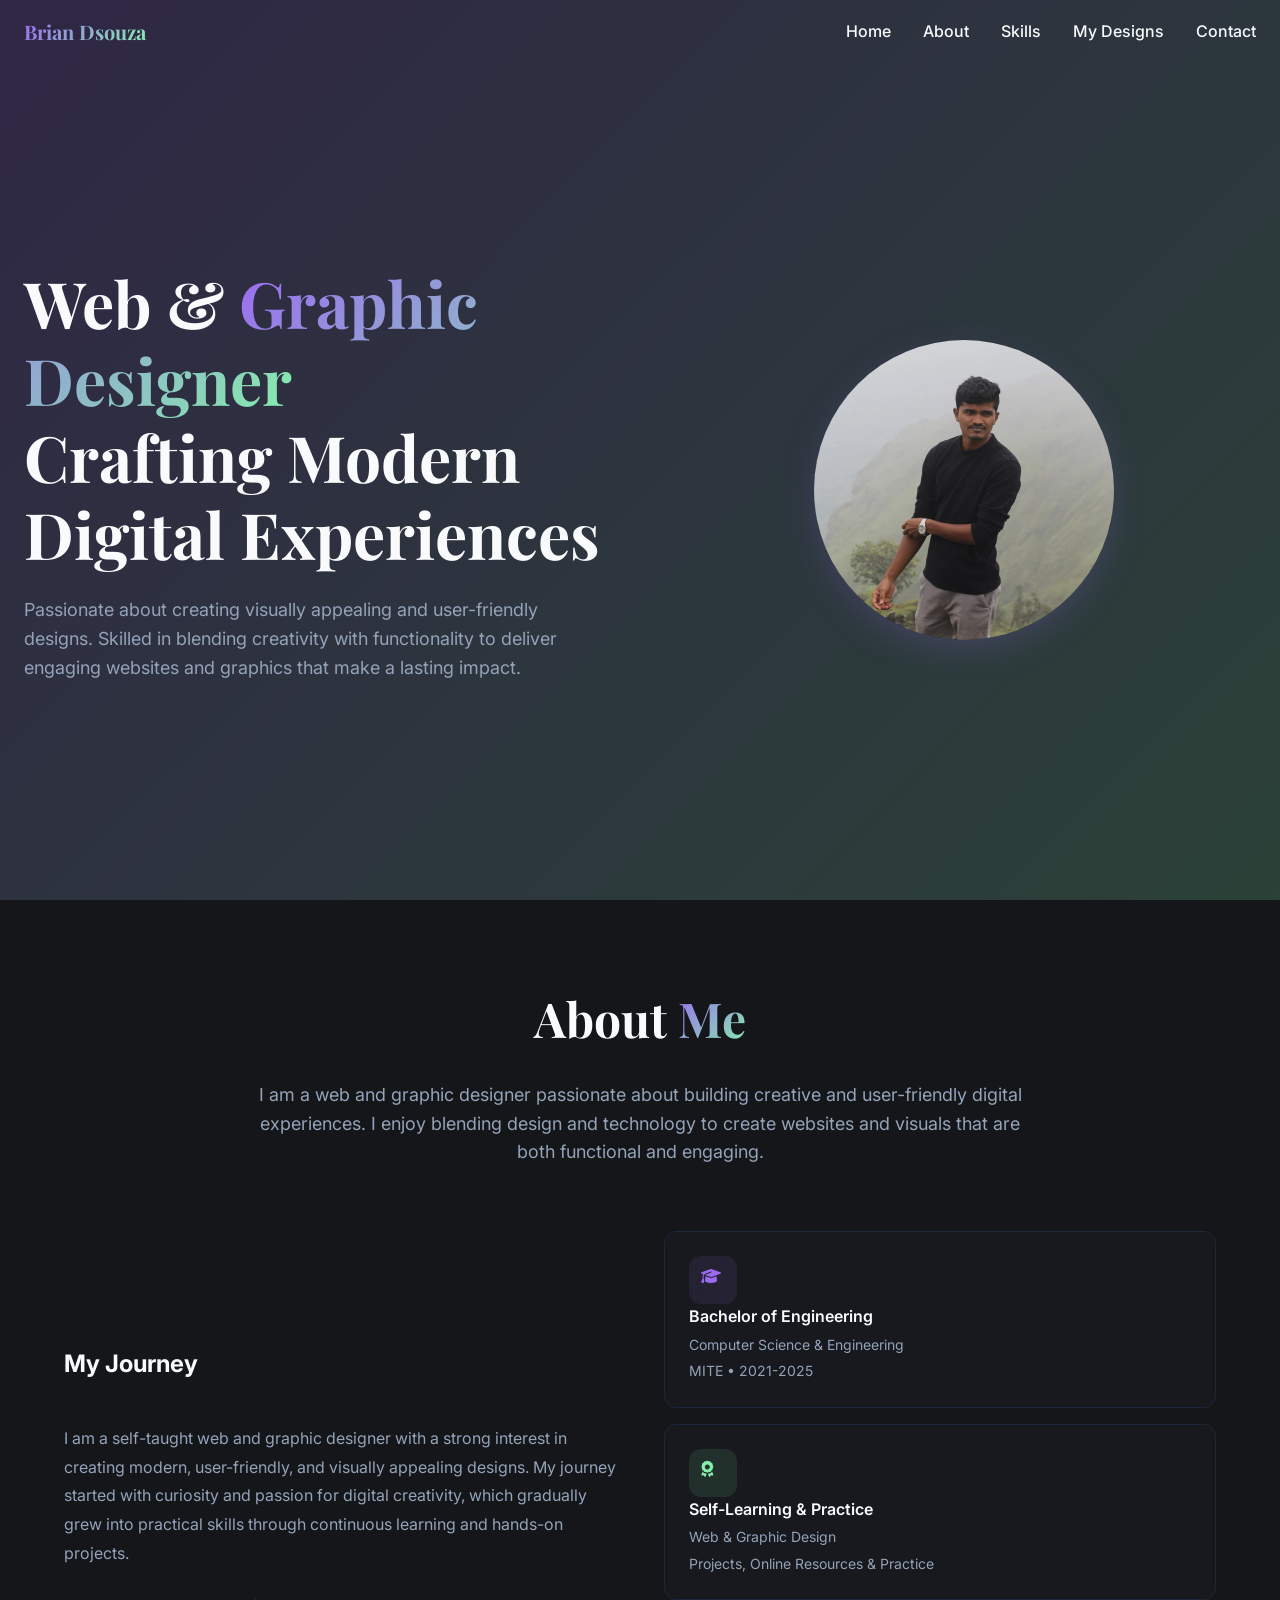
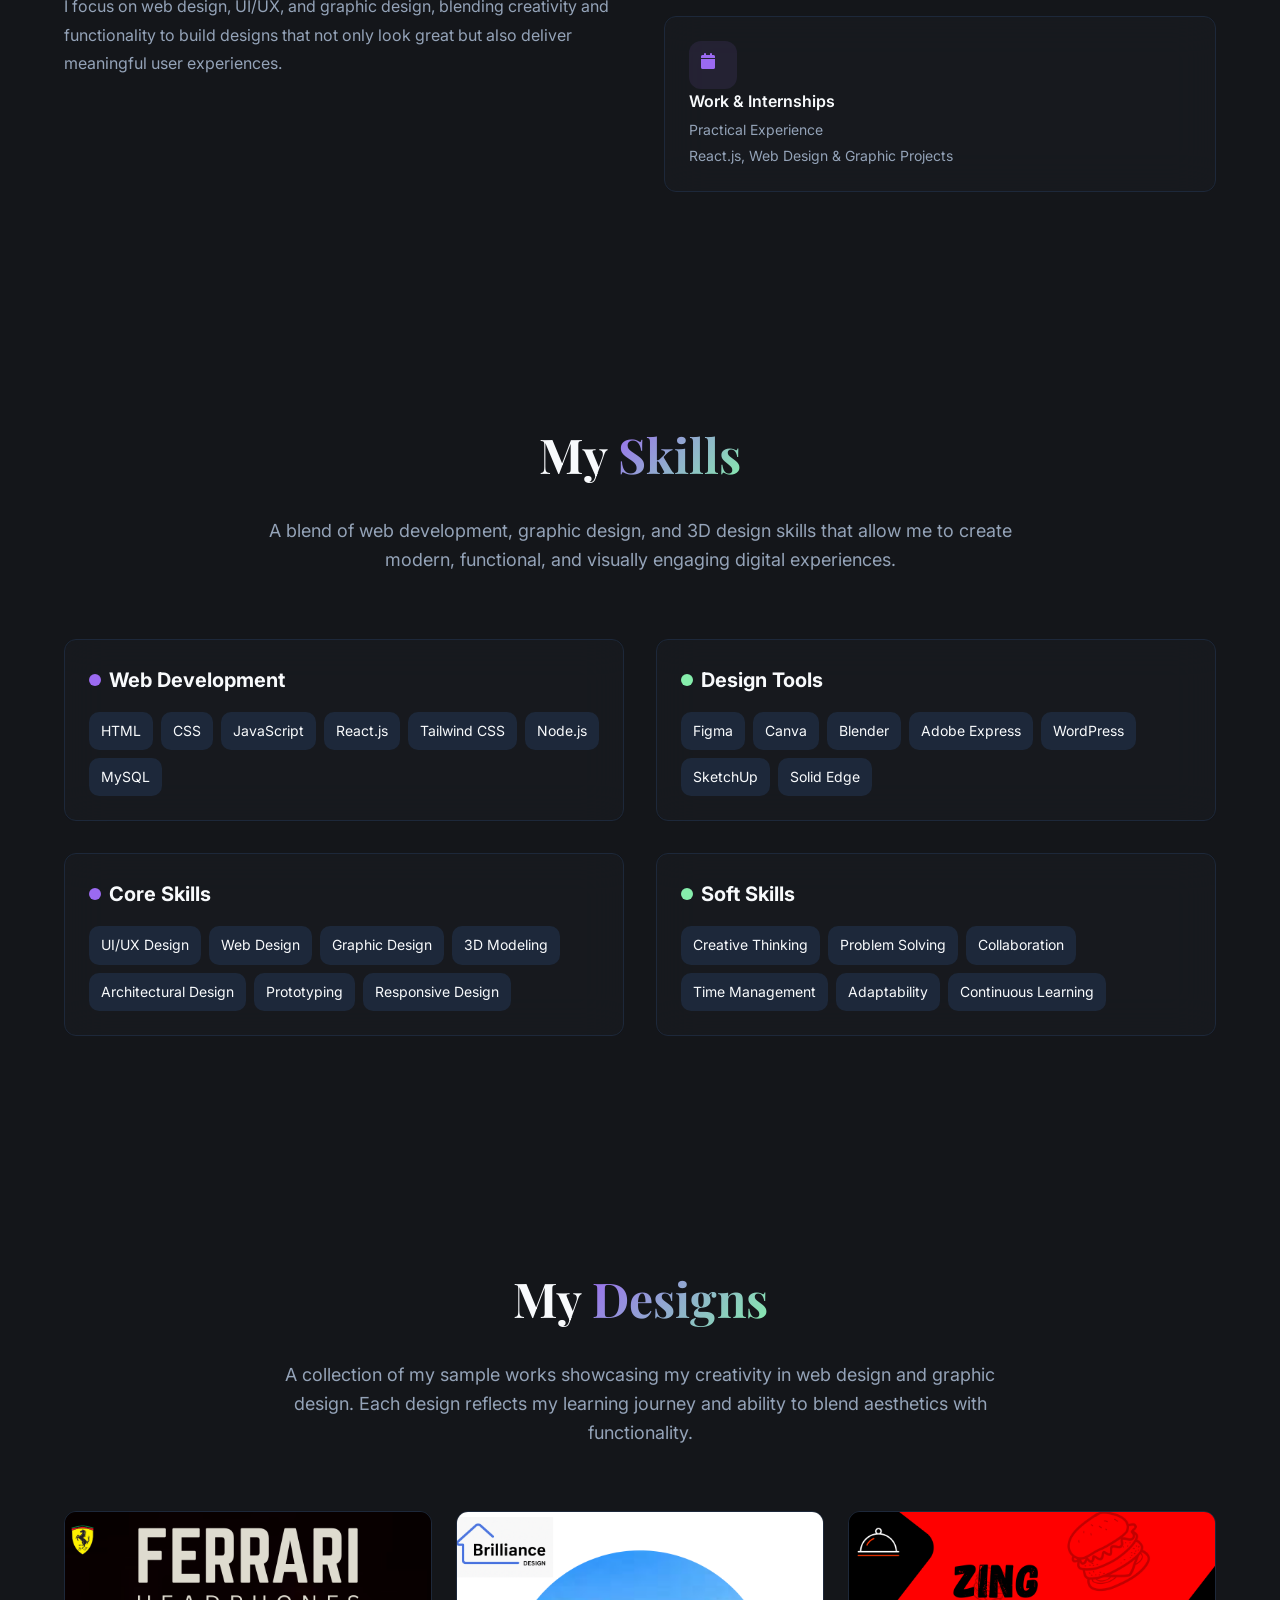
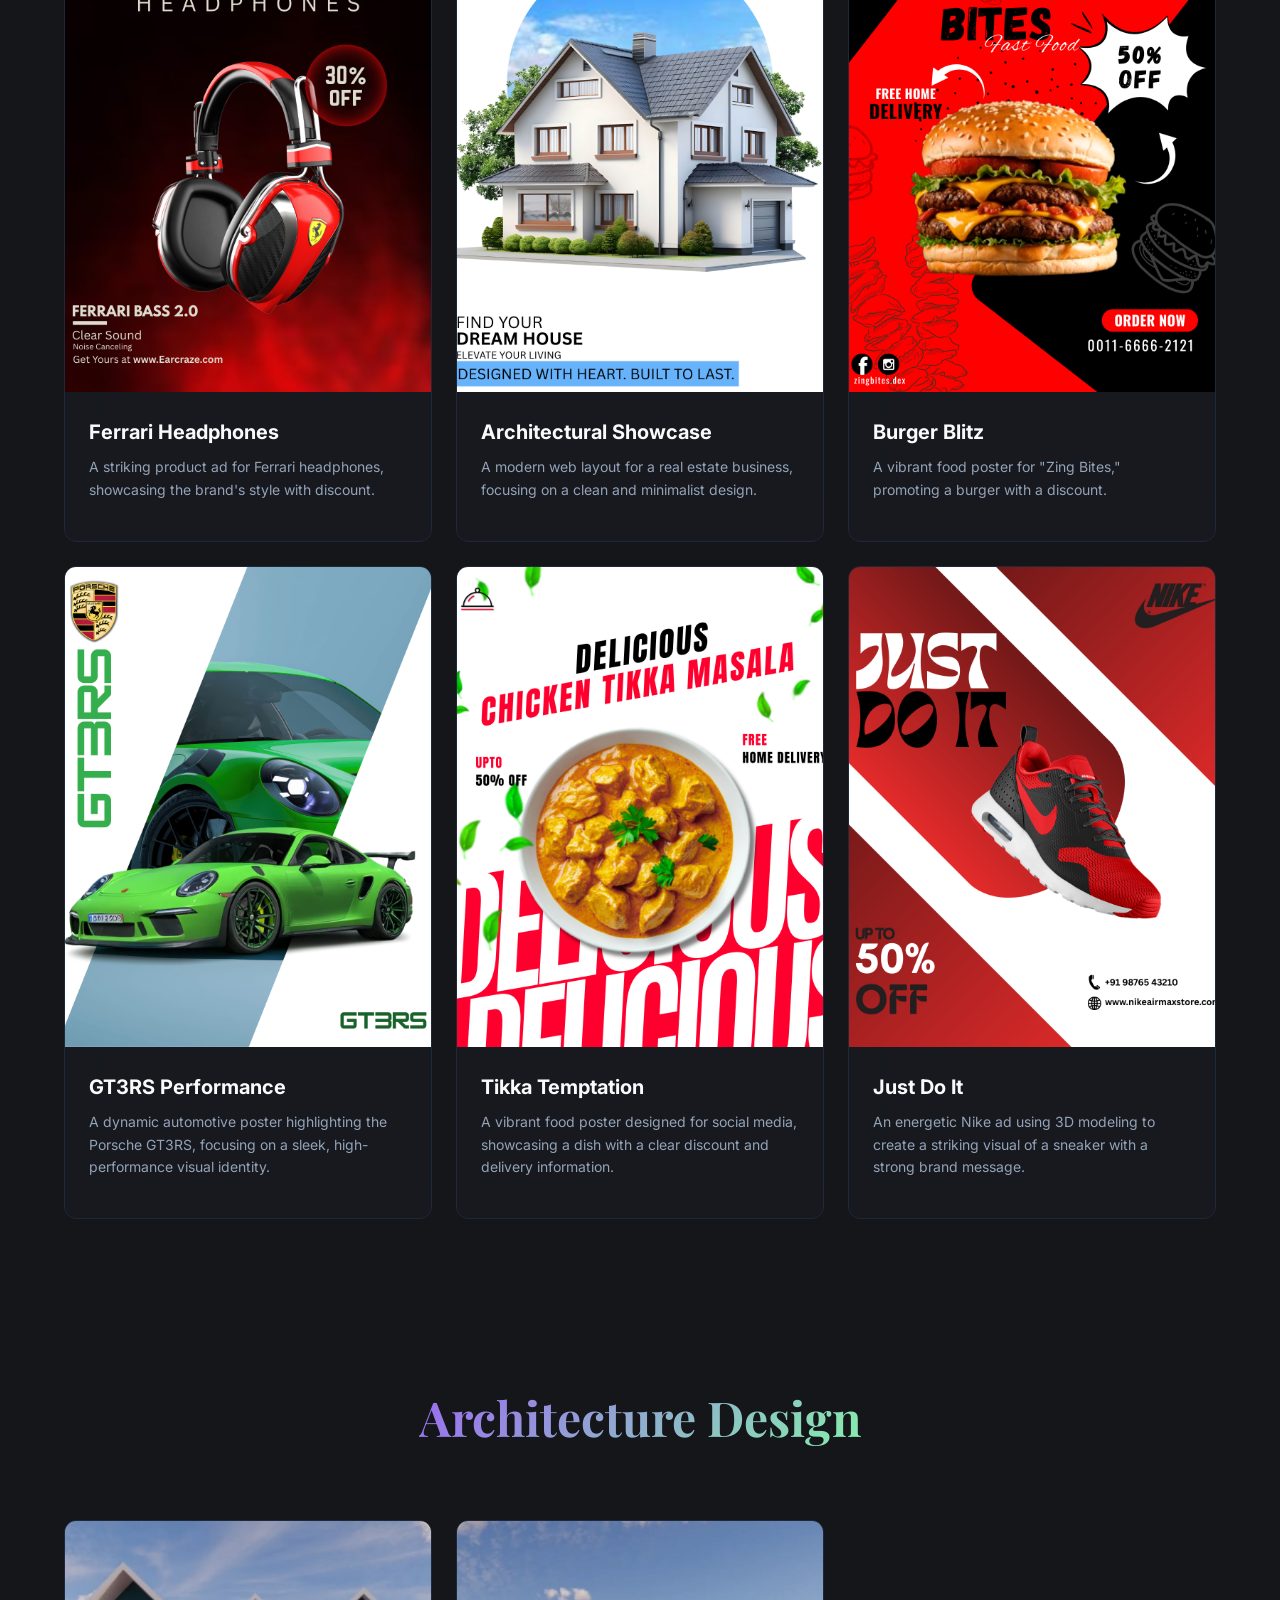
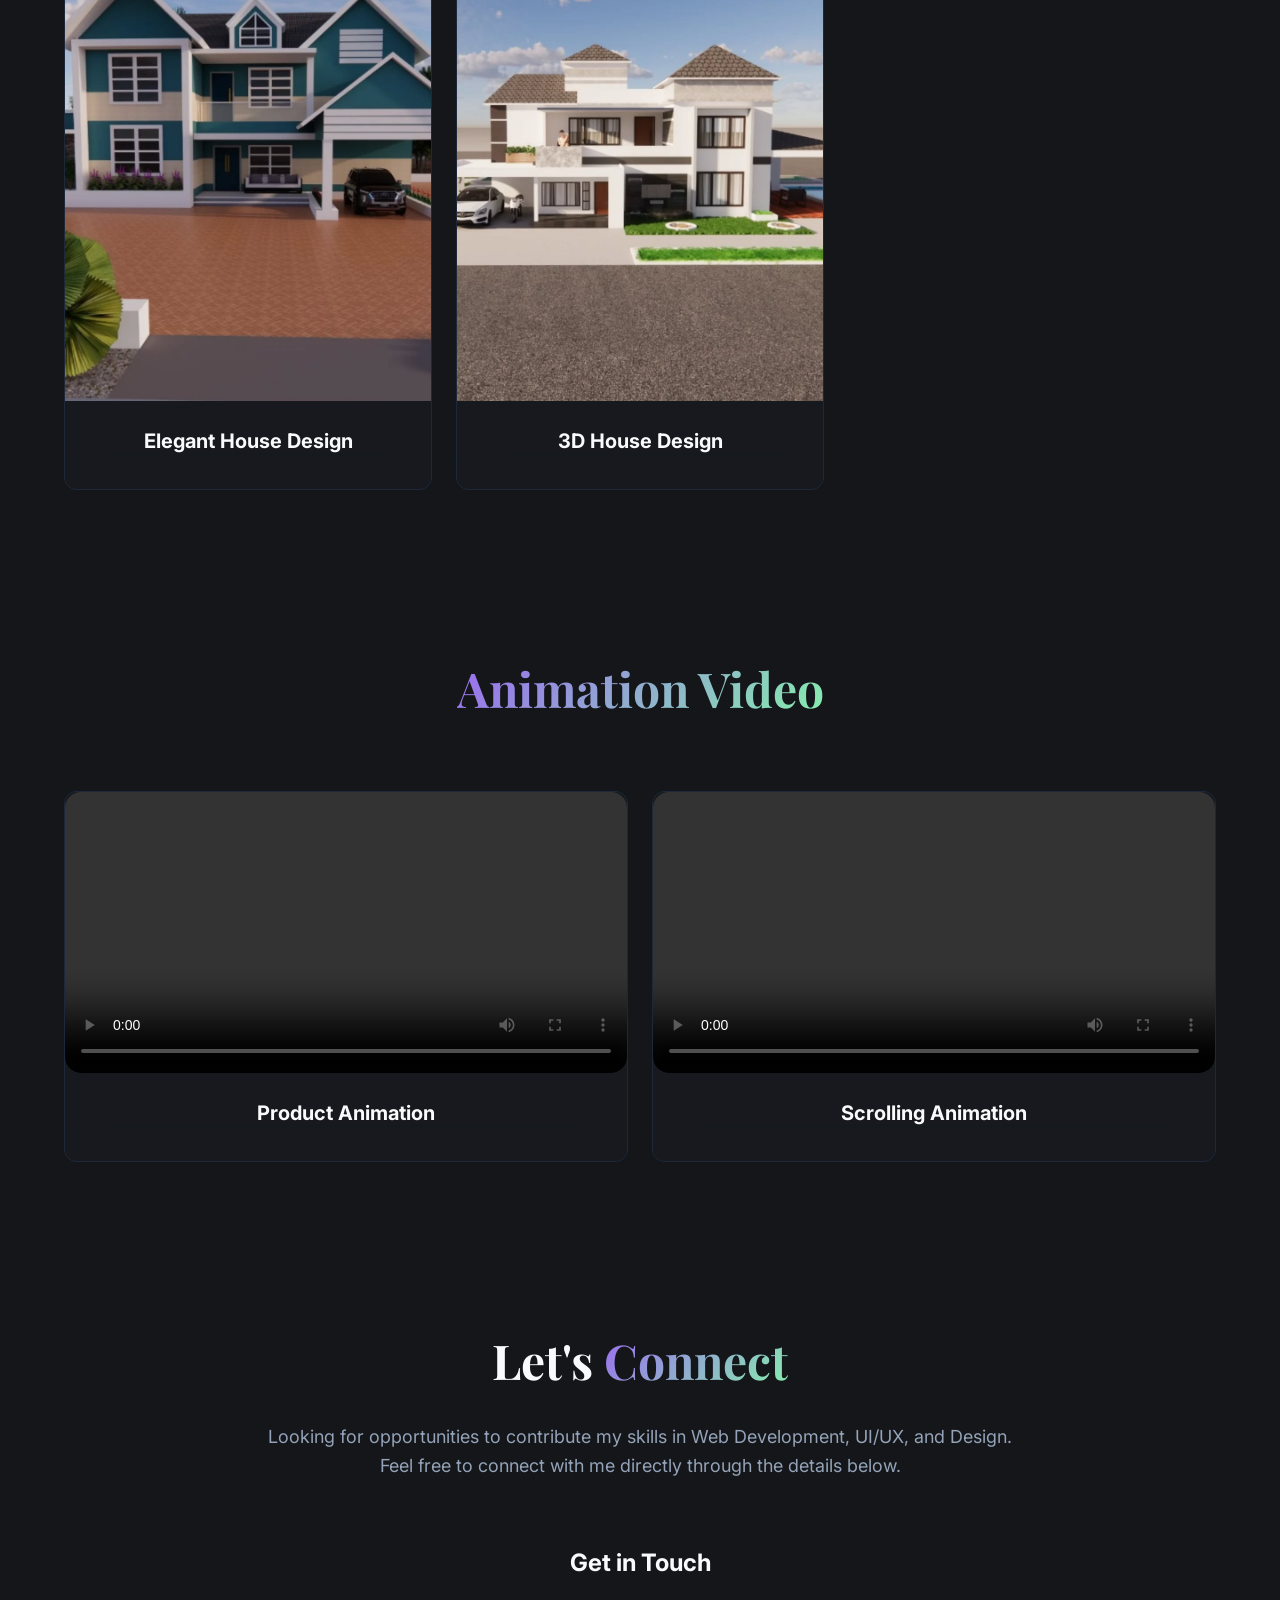
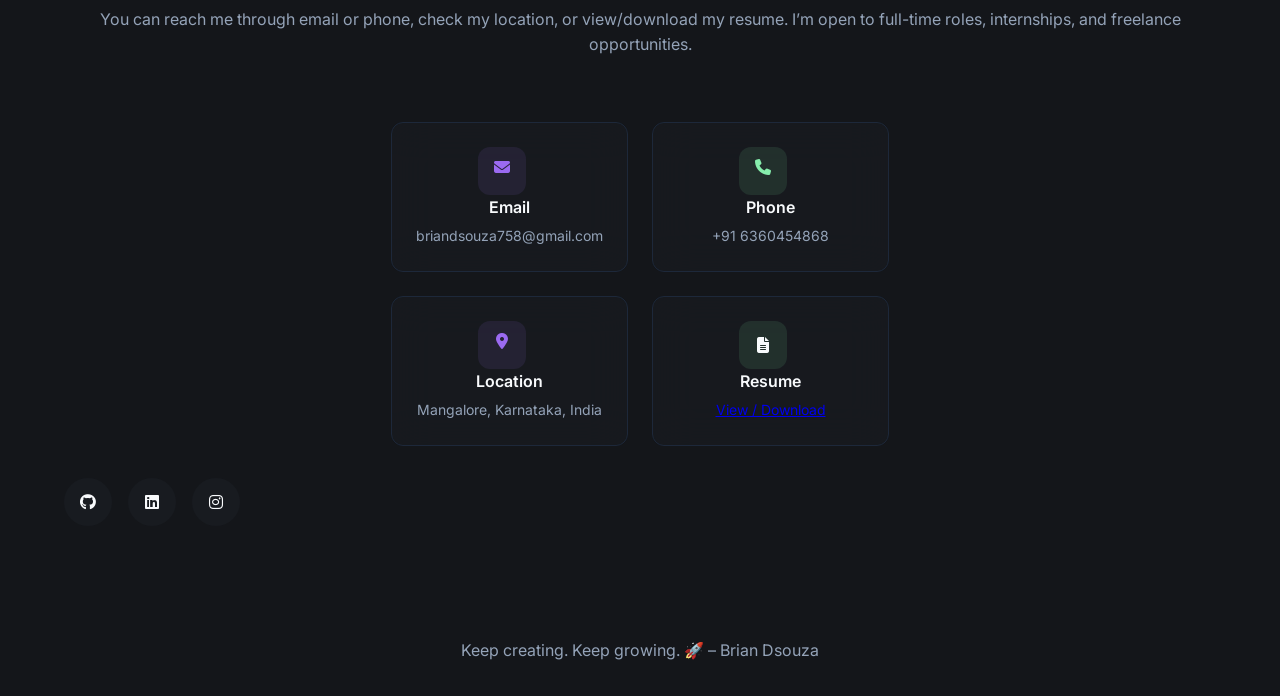
==== index.html @ 42e41835 "Updated styles and content" ====
<!DOCTYPE html>
<html lang="en">
<head>
    <meta charset="UTF-8">
    <meta name="viewport" content="width=device-width, initial-scale=1.0">
    <title>Brian DSouza - Graphic Designer Portfolio</title>
    <meta name="description" content="Creative graphic designer specializing in brand identity, web design, and visual communication. View my portfolio of innovative design solutions.">
    <meta name="author" content="Brian DSouza">
    <meta name="keywords" content="graphic designer, portfolio, brand identity, web design, UI/UX, visual design, Mumbai designer">
    
    <meta property="og:title" content="Brian DSouza - Graphic Designer Portfolio">
    <meta property="og:description" content="Creative graphic designer specializing in brand identity, web design, and visual communication. View my portfolio of innovative design solutions.">
    <meta property="og:type" content="website">
    <meta property="og:image" content="porfile.jpg">
    

    
    <!-- Fonts -->
    <link href="https://fonts.googleapis.com/css2?family=Inter:wght@300;400;500;600;700;800&family=Playfair+Display:wght@400;600;700&display=swap" rel="stylesheet">
    

    
    <!-- Custom CSS -->
    <link rel="stylesheet" href="styles.css">


<link 
  rel="stylesheet" 
  href="https://cdnjs.cloudflare.com/ajax/libs/font-awesome/6.5.1/css/all.min.css"
/>

</head>
<body>
    <!-- Navigation -->
    <nav id="navigation" class="navigation">
        <div class="nav-container">
            <div class="nav-content">
                <!-- Logo -->
                <div class="nav-logo">
                    <a href="#home" class="logo-text">Brian Dsouza</a>
                </div>

                <!-- Desktop Navigation -->
                <div class="nav-desktop">
                    <div class="nav-links">
                        <a href="#home" class="nav-link">Home</a>
                        <a href="#about" class="nav-link">About</a>
                        <a href="#skills" class="nav-link">Skills</a>
                        <a href="#portfolio" class="nav-link">My Designs</a>
                        <a href="#contact" class="nav-link">Contact</a>
                    </div>
                </div>





                


                <!-- Mobile menu button -->
                <div class="nav-mobile-toggle">
                    <button id="mobile-menu-btn" class="mobile-menu-btn">
                        <i class="fa-solid fa-bars menu-icon"></i>
                        <i class="fa-solid fa-xmark close-icon hidden"></i>
                    </button>
                </div>
            </div>

            <!-- Mobile Navigation -->
            <div id="mobile-menu" class="mobile-menu hidden">
                <div class="mobile-menu-content">
                    <a href="#home" class="mobile-nav-link">Home</a>
                    <a href="#about" class="mobile-nav-link">About</a>
                    <a href="#skills" class="mobile-nav-link">Skills</a>
                    <a href="#portfolio" class="mobile-nav-link">My Designs</a>
                    <a href="#contact" class="mobile-nav-link">Contact</a>
                </div>
            </div>
        </div>
    </nav>





    <main>
        <!-- Hero Section -->
        <section id="home" class="hero">
            <div class="hero-container">
                <div class="hero-content">
                    <div class="hero-text">
                        <h1 class="hero-title">
                            Web & <span class="text-gradient">Graphic Designer</span><br>
                            Crafting Modern Digital Experiences
                        </h1>
                        <p class="hero-description">
                            Passionate about creating visually appealing and user-friendly designs. 
                            Skilled in blending creativity with functionality to deliver engaging 
                            websites and graphics that make a lasting impact.
                        </p>
                        
                    </div>
                    <div class="hero-image">
                        <div class="hero-image-container animate-float">
                            <img src="profile1.png" alt="Brian DSouza - Graphic Designer" class="hero-img">
                        </div>
                    </div>
                </div>
            </div>
        </section>

        <!-- About Section -->
        <section id="about" class="about">
            <div class="container">
                <div class="section-header">
                    <h2 class="section-title">
                        About <span class="text-gradient">Me</span>
                    </h2>
                    <p class="section-description">
                        I am a web and graphic designer passionate about building creative and user-friendly digital experiences. 
                        I enjoy blending design and technology to create websites and visuals that are both functional and engaging.
                    </p>
                </div>
                
                <div class="about-content">
                    <div class="about-text">
                        <h3 class="about-subtitle">My Journey</h3>
                        <p class="about-paragraph">
                            I am a self-taught web and graphic designer with a strong interest in creating 
                            modern, user-friendly, and visually appealing designs. My journey started with 
                            curiosity and passion for digital creativity, which gradually grew into practical 
                            skills through continuous learning and hands-on projects.
                        </p>
                        <p class="about-paragraph">
                            I focus on web design, UI/UX, and graphic design, blending creativity and 
                            functionality to build designs that not only look great but also deliver 
                            meaningful user experiences.
                        </p>
                    </div>
                
                    <div class="about-cards">
                        <div class="card glass-card hover-lift">
                            <div class="card-content">
                                <div class="card-icon-wrapper primary">
                                    <i class="fa-solid fa-graduation-cap card-icon"></i>
                                </div>
                                <div class="card-text">
                                    <h4 class="card-title">Bachelor of Engineering</h4>
                                    <p class="card-subtitle">Computer Science & Engineering</p>
                                    <p class="card-detail">MITE • 2021-2025</p>
                                </div>
                            </div>
                        </div>
                
                        <div class="card glass-card hover-lift">
                            <div class="card-content">
                                <div class="card-icon-wrapper accent">
                                    <i class="fa-solid fa-award card-icon"></i>
                                </div>
                                <div class="card-text">
                                    <h4 class="card-title">Self-Learning & Practice</h4>
                                    <p class="card-subtitle">Web & Graphic Design</p>
                                    <p class="card-detail">Projects, Online Resources & Practice</p>
                                </div>
                            </div>
                        </div>
                
                        <div class="card glass-card hover-lift">
                            <div class="card-content">
                                <div class="card-icon-wrapper primary">
                                    <i class="fa-solid fa-calendar card-icon"></i>
                                </div>
                                <div class="card-text">
                                    <h4 class="card-title">Work & Internships</h4>
                                    <p class="card-subtitle">Practical Experience</p>
                                    <p class="card-detail">React.js, Web Design & Graphic Projects</p>
                                </div>
                            </div>
                        </div>
                    </div>
                </div>
                

            </div>
        </section>

        <!-- Skills Section -->
        <section id="skills" class="skills">
            <div class="container">
                <div class="section-header">
                    <h2 class="section-title">
                        My <span class="text-gradient">Skills</span>
                    </h2>
                    <p class="section-description">
                        A blend of web development, graphic design, and 3D design skills that allow me 
                        to create modern, functional, and visually engaging digital experiences.
                    </p>
                </div>
        
                <!-- Skill Categories -->
                <div class="skills-grid">
                    <div class="card glass-card hover-lift">
                        <div class="card-content">
                            <h3 class="skills-category-title">
                                <div class="skill-dot primary"></div>
                                Web Development
                            </h3>
                            <div class="skills-tags">
                                <span class="skill-tag">HTML</span>
                                <span class="skill-tag">CSS</span>
                                <span class="skill-tag">JavaScript</span>
                                <span class="skill-tag">React.js</span>
                                <span class="skill-tag">Tailwind CSS</span>
                                <span class="skill-tag">Node.js</span>
                                <span class="skill-tag">MySQL</span>
                            </div>
                        </div>
                    </div>
        
                    <div class="card glass-card hover-lift">
                        <div class="card-content">
                            <h3 class="skills-category-title">
                                <div class="skill-dot accent"></div>
                                Design Tools
                            </h3>
                            <div class="skills-tags">
                                <span class="skill-tag">Figma</span>
                                <span class="skill-tag">Canva</span>
                                <span class="skill-tag">Blender</span>
                                <span class="skill-tag">Adobe Express</span>
                                <span class="skill-tag">WordPress</span>
                                <span class="skill-tag">SketchUp</span>
                                <span class="skill-tag">Solid Edge</span>
                            </div>
                        </div>
                    </div>
        
                    <div class="card glass-card hover-lift">
                        <div class="card-content">
                            <h3 class="skills-category-title">
                                <div class="skill-dot primary"></div>
                                Core Skills
                            </h3>
                            <div class="skills-tags">
                                <span class="skill-tag">UI/UX Design</span>
                                <span class="skill-tag">Web Design</span>
                                <span class="skill-tag">Graphic Design</span>
                                <span class="skill-tag">3D Modeling</span>
                                <span class="skill-tag">Architectural Design</span>
                                <span class="skill-tag">Prototyping</span>
                                <span class="skill-tag">Responsive Design</span>
                            </div>
                        </div>
                    </div>
        
                    <div class="card glass-card hover-lift">
                        <div class="card-content">
                            <h3 class="skills-category-title">
                                <div class="skill-dot accent"></div>
                                Soft Skills
                            </h3>
                            <div class="skills-tags">
                                <span class="skill-tag">Creative Thinking</span>
                                <span class="skill-tag">Problem Solving</span>
                                <span class="skill-tag">Collaboration</span>
                                <span class="skill-tag">Time Management</span>
                                <span class="skill-tag">Adaptability</span>
                                <span class="skill-tag">Continuous Learning</span>
                            </div>
                        </div>
                    </div>
                </div>
            </div>
        </section>
        


        <!-- Portfolio Section -->
        <section id="portfolio" class="portfolio">
            <div class="container">
                <div class="section-header">
                    <h2 class="section-title">
                        My <span class="text-gradient">Designs</span>
                    </h2>
                    <p class="section-description">
                        A collection of my sample works showcasing my creativity in web design and graphic design. 
                        Each design reflects my learning journey and ability to blend aesthetics with functionality.
                    </p>
                </div>
        
                <div class="portfolio-grid">
                    <!-- Design Sample 1 -->
                    <div class="portfolio-item">
                        <div class="portfolio-card glass-card hover-lift">
                            <div class="portfolio-image">
                                <img src="FERRARI.png" alt="Sample Design 1" class="portfolio-img">
                            </div>
                            <div class="portfolio-content">
                                <h3 class="portfolio-title">Ferrari Headphones</h3>
                                <p class="portfolio-description">
                                    A striking product ad for Ferrari headphones, showcasing the brand's style with discount.
                                </p>
                            </div>
                        </div>
                    </div>
        
                    <!-- Design Sample 2 -->
                    <div class="portfolio-item">
                        <div class="portfolio-card glass-card hover-lift">
                            <div class="portfolio-image">
                                <img src="FIND YOUR DREAM HOUSE YOUR DREAM SPACE, OUR COMMITMENT! BUILDING FUTURES, ONE HOME AT TIME.png" alt="Sample Design 2" class="portfolio-img">
                            </div>
                            <div class="portfolio-content">
                                <h3 class="portfolio-title">Architectural Showcase</h3>
                                <p class="portfolio-description">
                                    A modern web layout for a real estate business, focusing on a clean and minimalist design.
                                </p>
                            </div>
                        </div>
                    </div>
        
                    <!-- Design Sample 3 -->
                    <div class="portfolio-item">
                        <div class="portfolio-card glass-card hover-lift">
                            <div class="portfolio-image">
                                <img src="OFF.png" alt="Sample Design 3" class="portfolio-img">
                            </div>
                            <div class="portfolio-content">
                                <h3 class="portfolio-title">Burger Blitz</h3>
                                <p class="portfolio-description">
                                    A vibrant food poster for "Zing Bites," promoting a burger with a discount.
                                </p>
                            </div>
                        </div>
                    </div>
        
                    <!-- Design Sample 4 -->
                    <div class="portfolio-item">
                        <div class="portfolio-card glass-card hover-lift">
                            <div class="portfolio-image">
                                <img src="GT3RS.png" alt="Sample Design 4" class="portfolio-img">
                            </div>
                            <div class="portfolio-content">
                                <h3 class="portfolio-title">GT3RS Performance</h3>
                                <p class="portfolio-description">
                                    A dynamic automotive poster highlighting the Porsche GT3RS, focusing on a sleek, high-performance visual identity.
                                </p>
                            </div>
                        </div>
                    </div>
        
                    <!-- Design Sample 5 -->
                    <div class="portfolio-item">
                        <div class="portfolio-card glass-card hover-lift">
                            <div class="portfolio-image">
                                <img src="Your paragraph text.png" alt="Sample Design 5" class="portfolio-img">
                            </div>
                            <div class="portfolio-content">
                                <h3 class="portfolio-title">Tikka Temptation</h3>
                                <p class="portfolio-description">
                                    A vibrant food poster designed for social media, showcasing a dish with a clear discount and delivery information.
                                </p>
                            </div>
                        </div>
                    </div>
        
                    <!-- Design Sample 6 -->
                    <div class="portfolio-item">
                        <div class="portfolio-card glass-card hover-lift">
                            <div class="portfolio-image">
                                <img src="JUST GO IT.png" alt="Sample Design 6" class="portfolio-img">
                            </div>
                            <div class="portfolio-content">
                                <h3 class="portfolio-title">Just Do It</h3>
                                <p class="portfolio-description">
                                    An energetic Nike ad using 3D modeling to create a striking visual of a sneaker with a strong brand message.
                                </p>
                            </div>
                        </div>
                    </div>
                </div>
        

            </div>
        </section>
        









                <section id="portfolio" class="portfolio">
            <div class="container">
                <div class="section-header">
                    <h2 class="section-title">
                        <span class="text-gradient">Architecture Design</span>
                    </h2>

                </div>
        
                <div class="portfolio-grid">
                    <!-- Design Sample 1 -->
                    <div class="portfolio-item">
                        <div class="portfolio-card glass-card hover-lift">
                            <div class="portfolio-image">
                                <img src="home17.jpg" alt="Sample Design 1" class="portfolio-img">
                            </div>
                            <div class="portfolio-content">
                                <h3 class="portfolio-title">Elegant House Design</h3>
                            </div>
                        </div>
                    </div>

 


        
                    
         <!-- Design Sample 2 -->
                    <div class="portfolio-item">
                        <div class="portfolio-card glass-card hover-lift">
                            <div class="portfolio-image">
                                <img src="home19.jpg" alt="Sample Design 2" class="portfolio-img">
                            </div>
                            <div class="portfolio-content">
                                <h3 class="portfolio-title">3D House Design</h3>
                            </div>
                        </div>
                    </div>

                   
                </div>
        

            </div>
        </section>

        <section id="portfolio" class="portfolio">
            <div class="container">
                <div class="section-header">
                    <h2 class="section-title">
                        <span class="text-gradient">Animation Video</span>
                    </h2>
                </div>
                
        
<div class="portfolio-grid1">
    <!-- Design Sample 1 -->
    <div class="portfolio-item">
        <div class="portfolio-card glass-card hover-lift">
            <div class="portfolio-image1">
                <!-- Replace image with video -->
                <video class="portfolio-video" controls>
                    <source src="video2.mp4" type="video/mp4">
                    Your browser does not support the video tag.
                </video>
            </div>
            <div class="portfolio-content">
                <h3 class="portfolio-title">Product Animation</h3>
            </div>
        </div>
    </div>
    <!-- Design Sample 1 -->
    <div class="portfolio-item">
        <div class="portfolio-card glass-card hover-lift">
            <div class="portfolio-image1">
                <!-- Replace image with video -->
                <video class="portfolio-video" controls>
                    <source src="video 1.mp4" type="video/mp4">
                    Your browser does not support the video tag.
                </video>
            </div>
            <div class="portfolio-content">
                <h3 class="portfolio-title">Scrolling Animation</h3>
            </div>
        </div>
    </div>
</div>
    
</div>


                  
                </div>
            </div>
        </section>

        <!-- Contact Section -->
        <section id="contact" class="contact">
  <div class="container">
    <div class="section-header">
      <h2 class="section-title">
        Let's <span class="text-gradient">Connect</span>
      </h2>
      <p class="section-description">
        Looking for opportunities to contribute my skills in Web Development, UI/UX, and Design. 
        Feel free to connect with me directly through the details below.
      </p>
    </div>

    <div class="contact-content">
      <!-- Contact Information -->
      <div class="contact-info">
        <div class="contact-intro">
          <h3 class="contact-subtitle">Get in Touch</h3>
          <p class="contact-description">
            You can reach me through email or phone, check my location, or view/download my resume. 
            I’m open to full-time roles, internships, and freelance opportunities.
          </p>
        </div>

        <div class="contact-cards">
          <div class="card glass-card hover-lift">
            <div class="card-content">
              <div class="card-icon-wrapper primary">
                <i class="fa-solid fa-envelope card-icon"></i>
              </div>
              <div class="card-text">
                <p class="card-title">Email</p>
                <p class="card-detail">briandsouza758@gmail.com</p>
              </div>
            </div>
          </div>

          <div class="card glass-card hover-lift">
            <div class="card-content">
              <div class="card-icon-wrapper accent">
                <i class="fa-solid fa-phone card-icon"></i>
              </div>
              <div class="card-text">
                <p class="card-title">Phone</p>
                <p class="card-detail">+91 6360454868</p>
              </div>
            </div>
          </div>

          <div class="card glass-card hover-lift">
            <div class="card-content">
              <div class="card-icon-wrapper primary">
                <i class="fa-solid fa-map-marker-alt card-icon"></i>
              </div>
              <div class="card-text">
                <p class="card-title">Location</p>
                <p class="card-detail">Mangalore, Karnataka, India</p>
              </div>
            </div>
          </div>

          <div class="card glass-card hover-lift">
            <div class="card-content">
              <div class="card-icon-wrapper accent">
                <i class="fa-solid fa-file-lines"></i> 
              </div>
              <div class="card-text">
                <p class="card-title">Resume</p>
                <p class="card-detail">
                  <a href="https://drive.google.com/file/d/1TzfvxZoQmo97jY174kIoIgUSycYsgDQg/view?usp=sharing" target="_blank" class="resume-link">
                    View / Download
                  </a>
                </p>
              </div>
            </div>
          </div>
        </div>

<div class="social-icons">
  <a href="https://github.com/briandsouza09" class="social-icon github" target="_blank">
    <i class="fa-brands fa-github"></i>
  </a>
  <a href="https://linkedin.com/in/brian-dsouza-97111424b" class="social-icon linkedin" target="_blank">
    <i class="fa-brands fa-linkedin"></i>
  </a>
  <a href="https://instagram.com/_brian___d" class="social-icon instagram" target="_blank">
    <i class="fa-brands fa-instagram"></i>
  </a>
</div>

      </div>
    </div>
  </div>
</section>

    </main>

    <!-- Footer -->
<footer class="footer">
  <div class="container">
    <div class="footer-content">
      <p class="footer-text">
        Keep creating. Keep growing. 🚀 – Brian Dsouza
      </p>
    </div>
  </div>
</footer>


    <!-- JavaScript -->

</body>
</html>
---- styles.css ----
/* Portfolio Design System - Modern Dark Theme with Creative Accents */

/* CSS Variables - Design Tokens */
:root {
    /* Dark theme foundation */
    --background: hsl(220, 13%, 9%);
    --foreground: hsl(210, 40%, 98%);
  
    --card: hsl(220, 13%, 11%);
    --card-foreground: hsl(210, 40%, 98%);
  
    --popover: hsl(220, 13%, 11%);
    --popover-foreground: hsl(210, 40%, 98%);
  
    /* Creative accent colors */
    --primary: hsl(262, 83%, 68%);
    --primary-foreground: hsl(220, 13%, 9%);
  
    --secondary: hsl(217, 33%, 17%);
    --secondary-foreground: hsl(210, 40%, 98%);
  
    --muted: hsl(217, 33%, 17%);
    --muted-foreground: hsl(215, 20%, 65%);
  
    --accent: hsl(142, 76%, 73%);
    --accent-foreground: hsl(220, 13%, 9%);
  
    --destructive: hsl(0, 63%, 31%);
    --destructive-foreground: hsl(210, 40%, 98%);
  
    --border: hsl(217, 33%, 17%);
    --input: hsl(217, 33%, 17%);
    --ring: hsl(262, 83%, 68%);
  
    --radius: 0.75rem;
  
    /* Portfolio-specific design tokens */
    --hero-gradient: linear-gradient(135deg, hsl(262, 83%, 68%, 0.2), hsl(142, 76%, 73%, 0.2));
    --card-gradient: linear-gradient(145deg, hsl(220, 13%, 11%), hsl(217, 33%, 17%));
    --accent-gradient: linear-gradient(135deg, hsl(262, 83%, 68%), hsl(142, 76%, 73%));
    --glass-bg: hsl(220, 13%, 11%, 0.8);
    
    /* Shadows with accent colors */
    --shadow-primary: 0 10px 40px -10px hsl(262, 83%, 68%, 0.3);
    --shadow-accent: 0 10px 40px -10px hsl(142, 76%, 73%, 0.3);
    --shadow-card: 0 8px 32px -8px hsl(220, 13%, 5%, 0.4);
    
    /* Animation easings */
    --ease-smooth: cubic-bezier(0.4, 0, 0.2, 1);
    --ease-bounce: cubic-bezier(0.68, -0.55, 0.265, 1.55);
  
    /* Font families */
    --font-sans: 'Inter', sans-serif;
    --font-serif: 'Playfair Display', serif;
  }
  
  /* Reset and Base Styles */
  * {
    margin: 0;
    padding: 0;
    box-sizing: border-box;
  }
  
  html {
    scroll-behavior: smooth;
  }
  
  body {
    font-family: var(--font-sans);
    background-color: var(--background);
    color: var(--foreground);
    line-height: 1.6;
    overflow-x: hidden;
  }
  
  .container {
    max-width: 1200px;
    margin: 0 auto;
    padding: 0 1.5rem;
  }
  
  /* Utility Classes */
  .hidden {
    display: none;
  }
  
  .w-full {
    width: 100%;
  }
  
  .text-gradient {
    background: var(--accent-gradient);
    -webkit-background-clip: text;
    -webkit-text-fill-color: transparent;
    background-clip: text;
  }
  
  .bg-hero-gradient {
    background: var(--hero-gradient);
  }
  
  .bg-card-gradient {
    background: var(--card-gradient);
  }
  
  .bg-accent-gradient {
    background: var(--accent-gradient);
  }
  
  .bg-glass {
    background: var(--glass-bg);
    backdrop-filter: blur(20px);
  }
  
  .shadow-primary {
    box-shadow: var(--shadow-primary);
  }
  
  .shadow-accent {
    box-shadow: var(--shadow-accent);
  }
  
  .shadow-card {
    box-shadow: var(--shadow-card);
  }
  
  /* Animations */
  @keyframes float {
    0%, 100% {
      transform: translateY(0px);
    }
    50% {
      transform: translateY(-20px);
    }
  }
  
  @keyframes slideUp {
    to {
      opacity: 1;
      transform: translateY(0);
    }
  }
  
  @keyframes fadeIn {
    to {
      opacity: 1;
    }
  }
  
  .animate-float {
    animation: none;
  }
  
  .animate-slide-up {
    animation: slideUp 0.8s var(--ease-smooth) forwards;
    opacity: 0;
    transform: translateY(30px);
  }
  
  .animate-fade-in {
    animation: fadeIn 1s var(--ease-smooth) forwards;
    opacity: 0;
  }
  
  /* Hover effects */
  .hover-lift {
    transition: transform 0.3s var(--ease-smooth), box-shadow 0.3s var(--ease-smooth);
  }
  
  .hover-lift:hover {
    transform: translateY(-8px);
    box-shadow: var(--shadow-card);
  }
  
  /* Glass morphism cards */
  .glass-card {
    background: var(--glass-bg);
    backdrop-filter: blur(20px);
    border: 1px solid var(--border);
    border-radius: var(--radius);
  }
  
  /* Buttons */
  .btn {
    display: inline-flex;
    align-items: center;
    justify-content: center;
    gap: 0.5rem;
    padding: 0.75rem 1.5rem;
    font-size: 0.875rem;
    font-weight: 500;
    border-radius: var(--radius);
    border: none;
    cursor: pointer;
    transition: all 0.3s var(--ease-smooth);
    text-decoration: none;
    white-space: nowrap;
  }
  
  .btn-primary {
    background: var(--accent-gradient);
    color: var(--accent-foreground);
    font-weight: 600;
  }
  
  .btn-primary:hover {
    opacity: 0.9;
    transform: translateY(-2px);
  }
  
  .btn-outline {
    background: transparent;
    color: var(--foreground);
    border: 1px solid var(--primary);
  }
  
  .btn-outline:hover {
    background: hsl(262, 83%, 68%, 0.1);
  }
  
  /* Navigation */
  .navigation {
    position: fixed;
    top: 0;
    width: 100%;
    z-index: 50;
    transition: all 0.3s var(--ease-smooth);
    background: transparent;
  }
  
  .navigation.scrolled {
    background: var(--glass-bg);
    backdrop-filter: blur(20px);
    box-shadow: var(--shadow-card);
  }
  
  .nav-container {
    max-width: 1400px;
    margin: 0 auto;
    padding: 0 1.5rem;
  }
  
  .nav-content {
    display: flex;
    justify-content: space-between;
    align-items: center;
    height: 4rem;
  }
  
  .nav-logo {
    flex-shrink: 0;
  }
  
  .logo-text {
    font-size: 1.25rem;
    font-family: var(--font-serif);
    font-weight: 700;
    text-decoration: none;
    background: var(--accent-gradient);
    -webkit-background-clip: text;
    -webkit-text-fill-color: transparent;
    background-clip: text;
  }
  
  .nav-desktop {
    display: none;
  }
  
  .nav-links {
    display: flex;
    align-items: baseline;
    gap: 2rem;
    margin-left: 2.5rem;
  }
  
  .nav-link {
    color: var(--foreground);
    text-decoration: none;
    font-weight: 500;
    transition: color 0.3s var(--ease-smooth);
  }
  
  .nav-link:hover {
    color: var(--primary);
  }
  
  .nav-cta {
    display: none;
  }
  
  .nav-mobile-toggle {
    display: block;
  }
  
  .mobile-menu-btn {
    background: transparent;
    border: none;
    color: var(--foreground);
    cursor: pointer;
    padding: 0.5rem;
  }
  
  .mobile-menu {
    margin-top: 0.5rem;
  }
  
  .mobile-menu-content {
    background: var(--glass-bg);
    backdrop-filter: blur(20px);
    border-radius: var(--radius);
    padding: 0.5rem;
    display: flex;
    flex-direction: column;
    gap: 0.25rem;
  }
  
  .mobile-nav-link {
    color: var(--foreground);
    text-decoration: none;
    font-weight: 500;
    padding: 0.75rem;
    border-radius: calc(var(--radius) - 2px);
    transition: all 0.3s var(--ease-smooth);
  }
  
  .mobile-nav-link:hover {
    color: var(--primary);
    background: hsl(262, 83%, 68%, 0.1);
  }
  
  .mobile-cta {
    padding: 0.75rem;
  }
  
  /* Hero Section */
  .hero {
    min-height: 100vh;
    display: flex;
    align-items: center;
    position: relative;
    background: var(--hero-gradient);
    padding: 5rem 1.5rem 0;
  }
  
  .hero-container {
    max-width: 1400px;
    margin: 0 auto;
    width: 100%;
  }
  
  .hero-content {
    display: grid;
    grid-template-columns: 1fr;
    gap: 3rem;
    align-items: center;
  }
  
  .hero-text {
    text-align: center;
  }
  
  .hero-title {
    font-size: 2.5rem;
    font-family: var(--font-serif);
    font-weight: 700;
    line-height: 1.2;
    margin-bottom: 1.5rem;
  }
  
  .hero-description {
    font-size: 1.125rem;
    color: var(--muted-foreground);
    margin-bottom: 2rem;
    max-width: 600px;
    margin-left: auto;
    margin-right: auto;
  }
  
  .hero-buttons {
    display: flex;
    flex-direction: column;
    gap: 1rem;
    margin-bottom: 3rem;
  }
  
  .hero-stats {
    display: flex;
    justify-content: center;
    gap: 2rem;
  }
  
  .stat {
    text-align: center;
  }
  
  .stat-number {
    display: block;
    font-size: 1.5rem;
    font-weight: 700;
    color: var(--primary);
    margin-bottom: 0.5rem;
  }
  
  .stat-label {
    font-size: 0.875rem;
    color: var(--muted-foreground);
  }
  
  .hero-image {
    display: flex;
    justify-content: center;
  }
  
  .hero-image-container {
    width: 300px;
    height: 300px;
    border-radius: 50%;
    overflow: hidden;
    position: relative;
    box-shadow: var(--shadow-primary);
  }
  
  .hero-img {
    width: 100%; /* Adjust the size as needed */
    height: 100%; /* Adjust the size as needed */
    object-fit: cover; /* Ensures the image maintains its aspect ratio */
    margin: auto; /* Centers the image inside the container */
    transform: translate(0px, 0px); /* Moves the image 10px right and 10px down */
}
  
  /* Section Styles */
  section {
    padding: 5rem 1.5rem;
  }
  
  .section-header {
    text-align: center;
    margin-bottom: 4rem;
  }
  
  .section-title {
    font-size: 2.5rem;
    font-family: var(--font-serif);
    font-weight: 700;
    margin-bottom: 1.5rem;
  }
  
  .section-description {
    font-size: 1.125rem;
    color: var(--muted-foreground);
    max-width: 48rem;
    margin: 0 auto;
  }
  
  /* Card Styles */
  .card {
    border-radius: var(--radius);
    overflow: hidden;
  }
  
  .card-content {
    padding: 1.5rem;
  }
  
  .card-icon-wrapper {
    display: inline-flex;
    align-items: center;
    justify-content: center;
    width: 3rem;
    height: 3rem;
    border-radius: var(--radius);
    margin-right: 1rem;
  }
  
  .card-icon-wrapper.primary {
    background: hsl(262, 83%, 68%, 0.1);
  }
  
  .card-icon-wrapper.accent {
    background: hsl(142, 76%, 73%, 0.1);
  }
  
  .card-icon {
    width: 1.5rem;
    height: 1.5rem;
  }
  
  .card-icon-wrapper.primary .card-icon {
    color: var(--primary);
  }
  
  .card-icon-wrapper.accent .card-icon {
    color: var(--accent);
  }
  
  .card-text {
    flex: 1;
  }
  
  .card-title {
    font-weight: 600;
    margin-bottom: 0.25rem;
  }
  
  .card-subtitle {
    font-size: 0.875rem;
    color: var(--muted-foreground);
    margin-bottom: 0.25rem;
  }
  
  .card-detail {
    font-size: 0.875rem;
    color: var(--muted-foreground);
  }
  
  /* About Section */
  .about {
    background: hsl(var(--card), 0.3);
  }
  
  .about-content {
    display: grid;
    grid-template-columns: 1fr;
    gap: 3rem;
    align-items: center;
    margin-bottom: 4rem;
  }
  
  .about-text {
    display: flex;
    flex-direction: column;
    gap: 1.5rem;
  }
  
  .about-subtitle {
    font-size: 1.5rem;
    font-weight: 700;
    margin-bottom: 1rem;
  }
  
  .about-paragraph {
    color: var(--muted-foreground);
    line-height: 1.8;
  }
  
  .about-cards {
    display: flex;
    flex-direction: column;
    gap: 1rem;
  }
  
  .stats-grid {
    display: grid;
    grid-template-columns: repeat(2, 1fr);
    gap: 2rem;
  }
  
  .stat-item {
    text-align: center;
  }
  
  .stat-number {
    font-size: 1.875rem;
    font-weight: 700;
    margin-bottom: 0.5rem;
  }
  
  .stat-number.primary {
    color: var(--primary);
  }
  
  .stat-number.accent {
    color: var(--accent);
  }
  
  .stat-label {
    font-size: 0.875rem;
    color: var(--muted-foreground);
  }
  
  /* Skills Section */
  .skills {
    background: hsl(var(--card), 0.3);
  }
  
  .skills-grid {
    display: grid;
    grid-template-columns: 1fr;
    gap: 2rem;
    margin-bottom: 4rem;
  }
  
  .skills-category-title {
    font-size: 1.25rem;
    font-weight: 700;
    margin-bottom: 1rem;
    display: flex;
    align-items: center;
    gap: 0.5rem;
  }
  
  .skill-dot {
    width: 0.75rem;
    height: 0.75rem;
    border-radius: 50%;
  }
  
  .skill-dot.primary {
    background: var(--primary);
  }
  
  .skill-dot.accent {
    background: var(--accent);
  }
  
  .skills-tags {
    display: flex;
    flex-wrap: wrap;
    gap: 0.5rem;
  }
  
  .skill-tag {
    background: var(--secondary);
    color: var(--secondary-foreground);
    padding: 0.5rem 0.75rem;
    border-radius: calc(var(--radius) - 2px);
    font-size: 0.875rem;
    transition: all 0.3s var(--ease-smooth);
  }
  
  .skill-tag:hover {
    background: hsl(262, 83%, 68%, 0.2);
    color: var(--primary);
  }
  
  .proficiency-section {
    max-width: 64rem;
    margin: 0 auto;
  }
  
  .proficiency-title {
    font-size: 1.5rem;
    font-weight: 700;
    text-align: center;
    margin-bottom: 2rem;
  }
  
  .proficiency-list {
    display: flex;
    flex-direction: column;
    gap: 1.5rem;
  }
  
  .proficiency-item {
    display: flex;
    flex-direction: column;
    gap: 0.5rem;
  }
  
  .proficiency-header {
    display: flex;
    justify-content: space-between;
    align-items: center;
  }
  
  .proficiency-name {
    font-weight: 500;
  }
  
  .proficiency-percentage {
    font-size: 0.875rem;
    color: var(--muted-foreground);
  }
  
  .proficiency-bar {
    height: 0.5rem;
    background: var(--muted);
    border-radius: 9999px;
    overflow: hidden;
  }
  
  .proficiency-fill {
    height: 100%;
    border-radius: 9999px;
    transition: width 1s var(--ease-smooth);
  }
  
  .proficiency-fill.primary {
    background: var(--primary);
  }
  
  .proficiency-fill.accent {
    background: var(--accent);
  }
  
  /* Portfolio Section */
  .portfolio-grid {
    display: grid;
    grid-template-columns: repeat(auto-fit, minmax(300px, 1fr));
    gap: 1.5rem;
}
    .portfolio-grid1 {
    display: grid;
    grid-template-columns: repeat(auto-fit, minmax(200px, 1fr));
    gap: 1.5rem;
}
  .portfolio-card {
    overflow: hidden;
    transition: all 0.3s var(--ease-smooth);
  }
  
  .portfolio-image {
    height: 30rem;
    position: relative;
    overflow: hidden;
  }
  
  .portfolio-img {
    width: 100%;
    height: 100%;
    object-fit: cover; /* Ensures the image fully covers the container */
    transition: transform 0.3s var(--ease-smooth);
}





.portfolio-grid1 {
  display: grid;
  grid-template-columns: repeat(auto-fit, minmax(280px, 1fr));
  gap: 1.5rem;
}

.portfolio-card {
  display: flex;
  flex-direction: column;
  align-items: center;
  overflow: hidden;
}

.portfolio-image1 {
  width: 100%;  /* take full width of the card */
  height: auto;
  position: relative;
  overflow: hidden;
}

.portfolio-video {
  width: 100%;        /* video fills the card */
  height: 100%;      /* fixed height (like images) */
  object-fit: cover;  /* crop to fit neatly */
  border-radius: 1rem;
  display: block;
}







.portfolio-img:hover {
    transform: scale(1.05); /* Optional: Add a hover effect for better visuals */
}
  .portfolio-card:hover .portfolio-img {
    transform: scale(1.1);
  }
  
  .portfolio-overlay {
    position: absolute;
    inset: 0;
    background: linear-gradient(to top, var(--background), transparent);
    opacity: 0;
    transition: opacity 0.3s var(--ease-smooth);
    display: flex;
    align-items: flex-start;
    justify-content: flex-end;
    padding: 1rem;
  }
  
  .portfolio-card:hover .portfolio-overlay {
    opacity: 1;
  }
  
  .portfolio-actions {
    display: flex;
    gap: 0.5rem;
  }
  
  .portfolio-action-btn {
    display: flex;
    align-items: center;
    justify-content: center;
    width: 2rem;
    height: 2rem;
    background: var(--secondary);
    border: none;
    border-radius: calc(var(--radius) - 2px);
    color: var(--secondary-foreground);
    cursor: pointer;
    transition: all 0.3s var(--ease-smooth);
  }
  
  .portfolio-action-btn:hover {
    background: var(--primary);
    color: var(--primary-foreground);
  }
  
  .portfolio-content {
    padding: 1.5rem;
  }
  
  .portfolio-meta {
    display: flex;
    justify-content: space-between;
    align-items: center;
    margin-bottom: 0.75rem;
  }
  
  .portfolio-category {
    background: transparent;
    color: var(--foreground);
    border: 1px solid var(--border);
    padding: 0.25rem 0.5rem;
    border-radius: calc(var(--radius) - 4px);
    font-size: 0.75rem;
  }
  
  .portfolio-year {
    font-size: 0.75rem;
    color: var(--muted-foreground);
  }
  
  .portfolio-title {
    font-size: 1.25rem;
    font-weight: 700;
    margin-bottom: 0.5rem;
    transition: color 0.3s var(--ease-smooth);
  }
  
  .portfolio-card:hover .portfolio-title {
    color: var(--primary);
  }
  
  .portfolio-description {
    color: var(--muted-foreground);
    font-size: 0.875rem;
    margin-bottom: 1rem;
    line-height: 1.6;
    display: -webkit-box;
    -webkit-line-clamp: 3;
    -webkit-box-orient: vertical;
    overflow: hidden;
  }
  
  .portfolio-tags {
    display: flex;
    flex-wrap: wrap;
    gap: 0.25rem;
  }
  
  .portfolio-tag {
    background: var(--secondary);
    color: var(--secondary-foreground);
    padding: 0.25rem 0.5rem;
    border-radius: calc(var(--radius) - 4px);
    font-size: 0.75rem;
  }
  
  .portfolio-cta {
    text-align: center;
  }
  
  /* Contact Section */
  .contact {
    background: hsl(var(--card), 0.3);
  }
  
.contact-content {
    display: flex;
    flex-direction: column;
    align-items: center; /* Centers the content horizontally */
    justify-content: center; /* Centers the content vertically */
    text-align: center; /* Ensures text is centered */
}
  
  .contact-info {
    display: flex;
    flex-direction: column;
    gap: 2rem;
  }
  
  .contact-subtitle {
    font-size: 1.5rem;
    font-weight: 700;
    margin-bottom: 1.5rem;
  }
  
  .contact-description {
    color: var(--muted-foreground);
    margin-bottom: 2rem;
  }
  
.contact-cards {
    display: grid;
    grid-template-columns: repeat(2, 1fr); /* Two items per row */
    gap: 1.5rem; /* Space between items */
    justify-content: center; /* Center the grid */
    align-items: center; /* Align items vertically */
    margin: 0 auto; /* Center the grid container */
    max-width: 600px; /* Optional: Limit the width */
}
  .social-links {
    margin-top: 1rem;
  }
  
  .social-title {
    font-weight: 600;
    margin-bottom: 1rem;
  }
  
  .social-icons {
    display: flex;
    gap: 1rem;
  }
  
  .social-icon {
    display: flex;
    align-items: center;
    justify-content: center;
    width: 3rem;
    height: 3rem;
    background: var(--card);
    border-radius: 50%;
    color: var(--card-foreground);
    text-decoration: none;
    transition: all 0.3s var(--ease-smooth);
  }
  
  .social-icon:hover {
    background: hsl(262, 83%, 68%, 0.2);
    transform: scale(1.1);
  }
  

  
  /* Footer */
  .footer {
    border-top: 1px solid hsl(var(--border), 0.5);
    padding: 2rem 1.5rem;
  }
  
  .footer-content {
    max-width: 1200px;
    margin: 0 auto;
    text-align: center;
  }
  
  .footer-text {
    color: var(--muted-foreground);
  }
  
  /* Responsive Design */
  @media (min-width: 768px) {
    .nav-desktop {
      display: block;
    }
  
    .nav-cta {
      display: block;
    }
  
    .nav-mobile-toggle {
      display: none;
    }
  
    .hero-content {
      grid-template-columns: 1fr 1fr;
      gap: 4rem;
    }
  
    .hero-text {
      text-align: left;
    }
  
    .hero-title {
      font-size: 3rem;
    }
  
    .hero-buttons {
      flex-direction: row;
    }
  
    .hero-stats {
      justify-content: flex-start;
    }
  
    .about-content {
      grid-template-columns: 1fr 1fr;
    }
  
    .skills-grid {
      grid-template-columns: repeat(2, 1fr);
    }
  
    .portfolio-grid {
      grid-template-columns: repeat(2, 1fr);
    }
  
    .contact-content {
      grid-template-columns: 1fr 1fr;
    }
  
    .form-row {
      grid-template-columns: repeat(2, 1fr);
    }
  
    .stats-grid {
      grid-template-columns: repeat(4, 1fr);
    }
  }
  
  @media (min-width: 1024px) {
    .hero-title {
      font-size: 3.5rem;
    }
  
    .section-title {
      font-size: 3rem;
    }
  
    .portfolio-grid {
      grid-template-columns: repeat(3, 1fr);
    }
  }
  
  @media (min-width: 1280px) {
    .hero-title {
      font-size: 4rem;
    }
  }
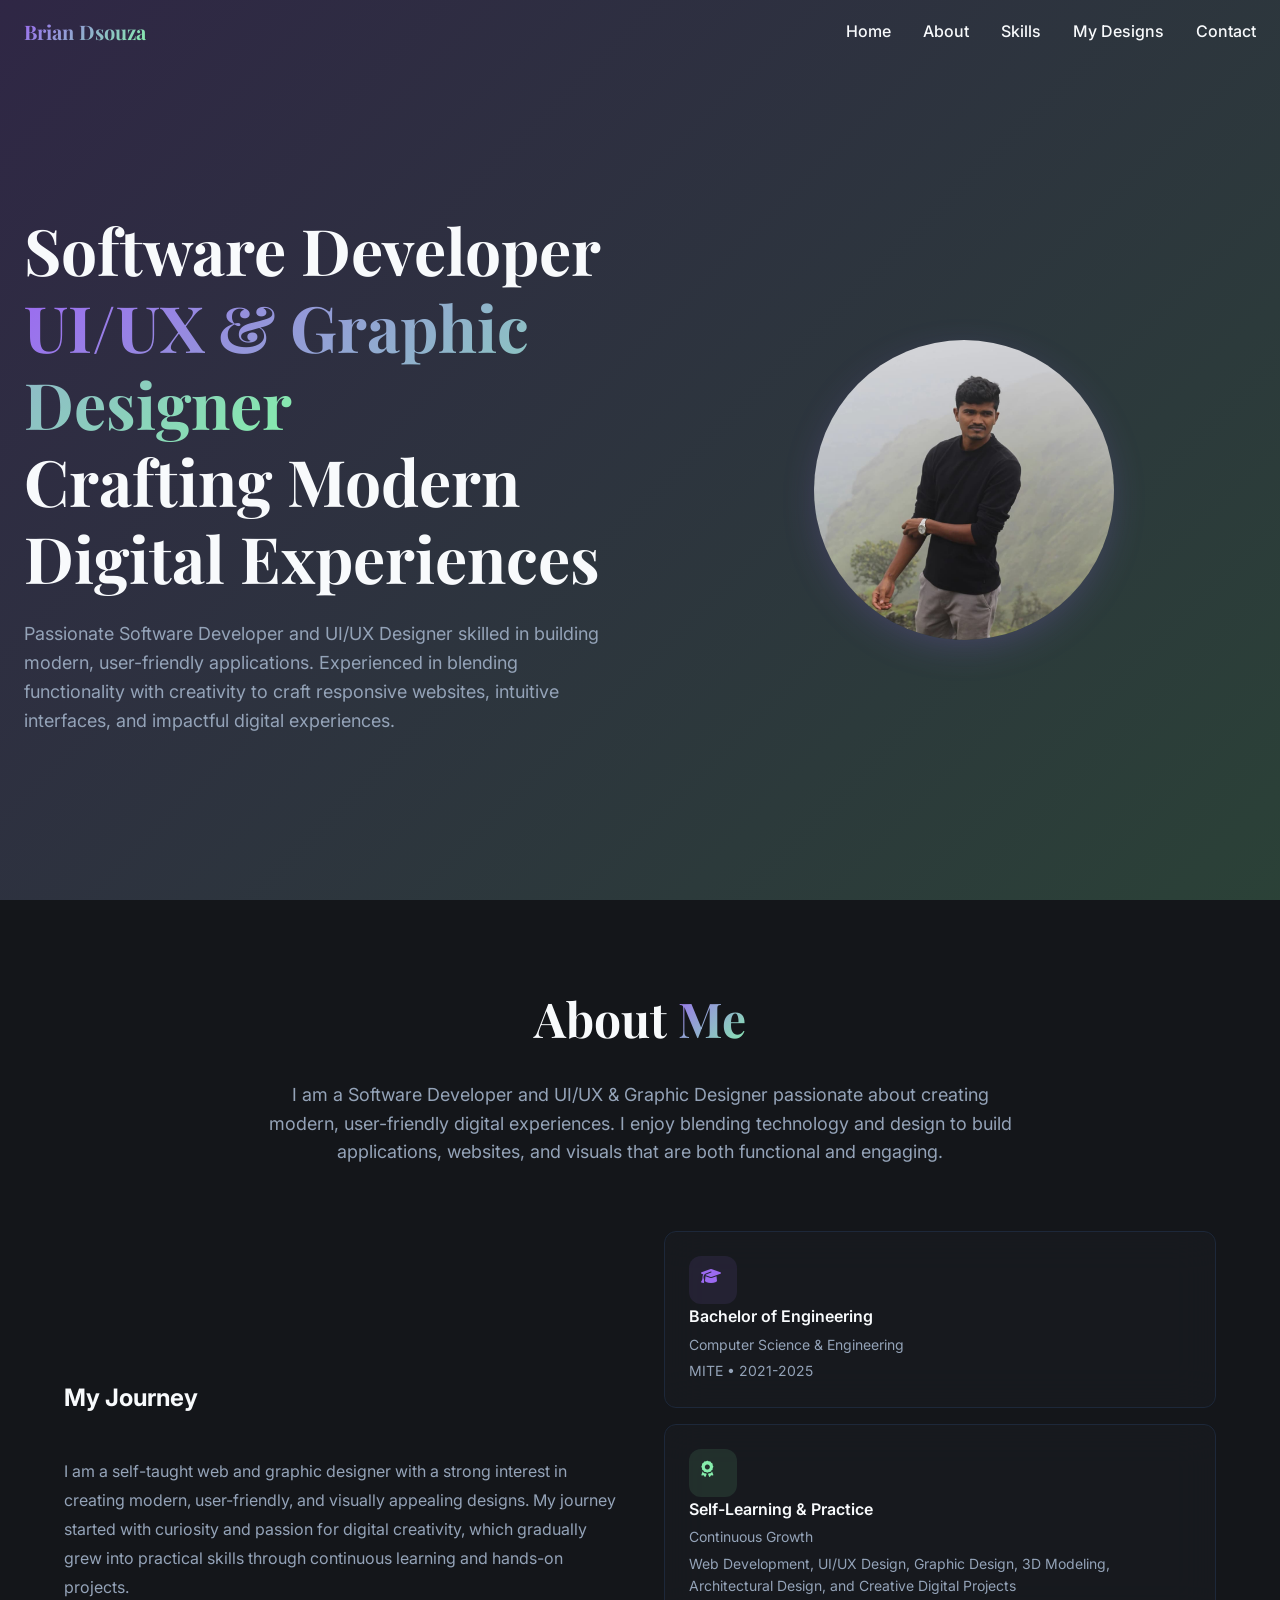
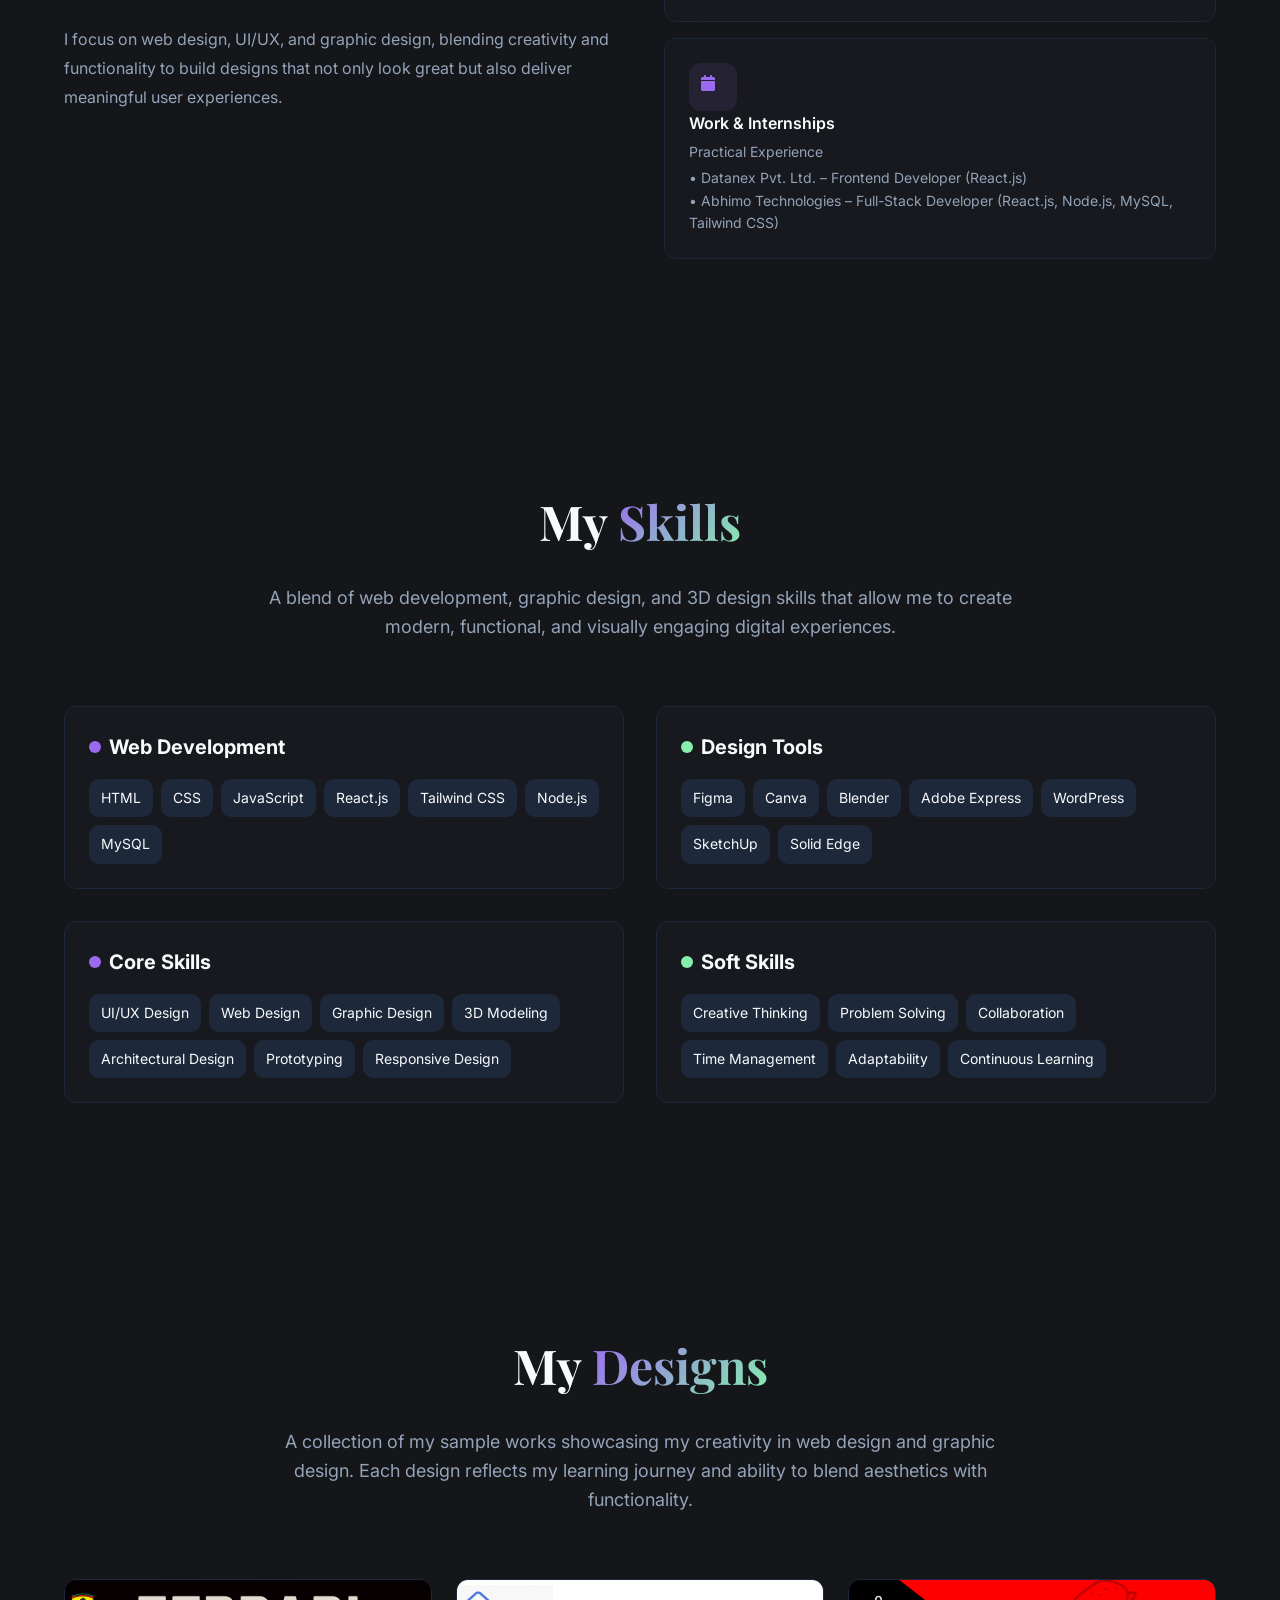
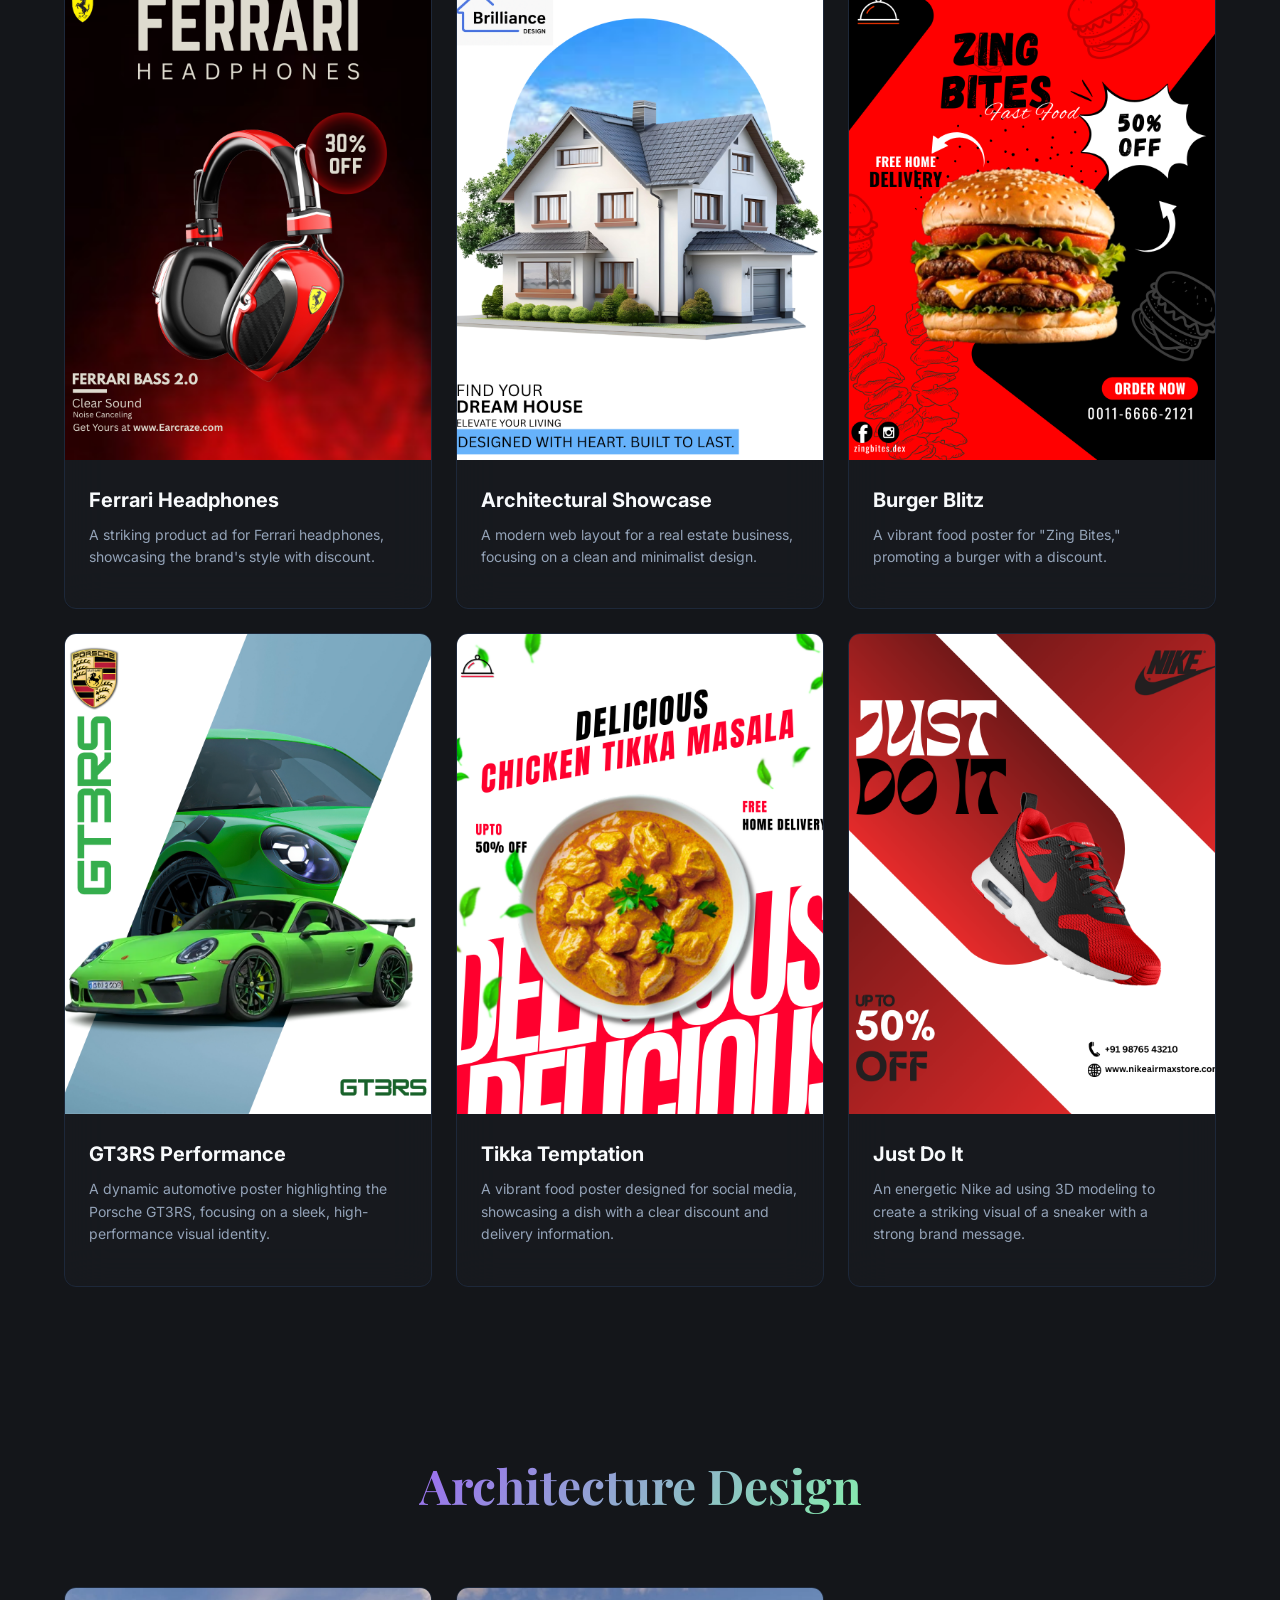
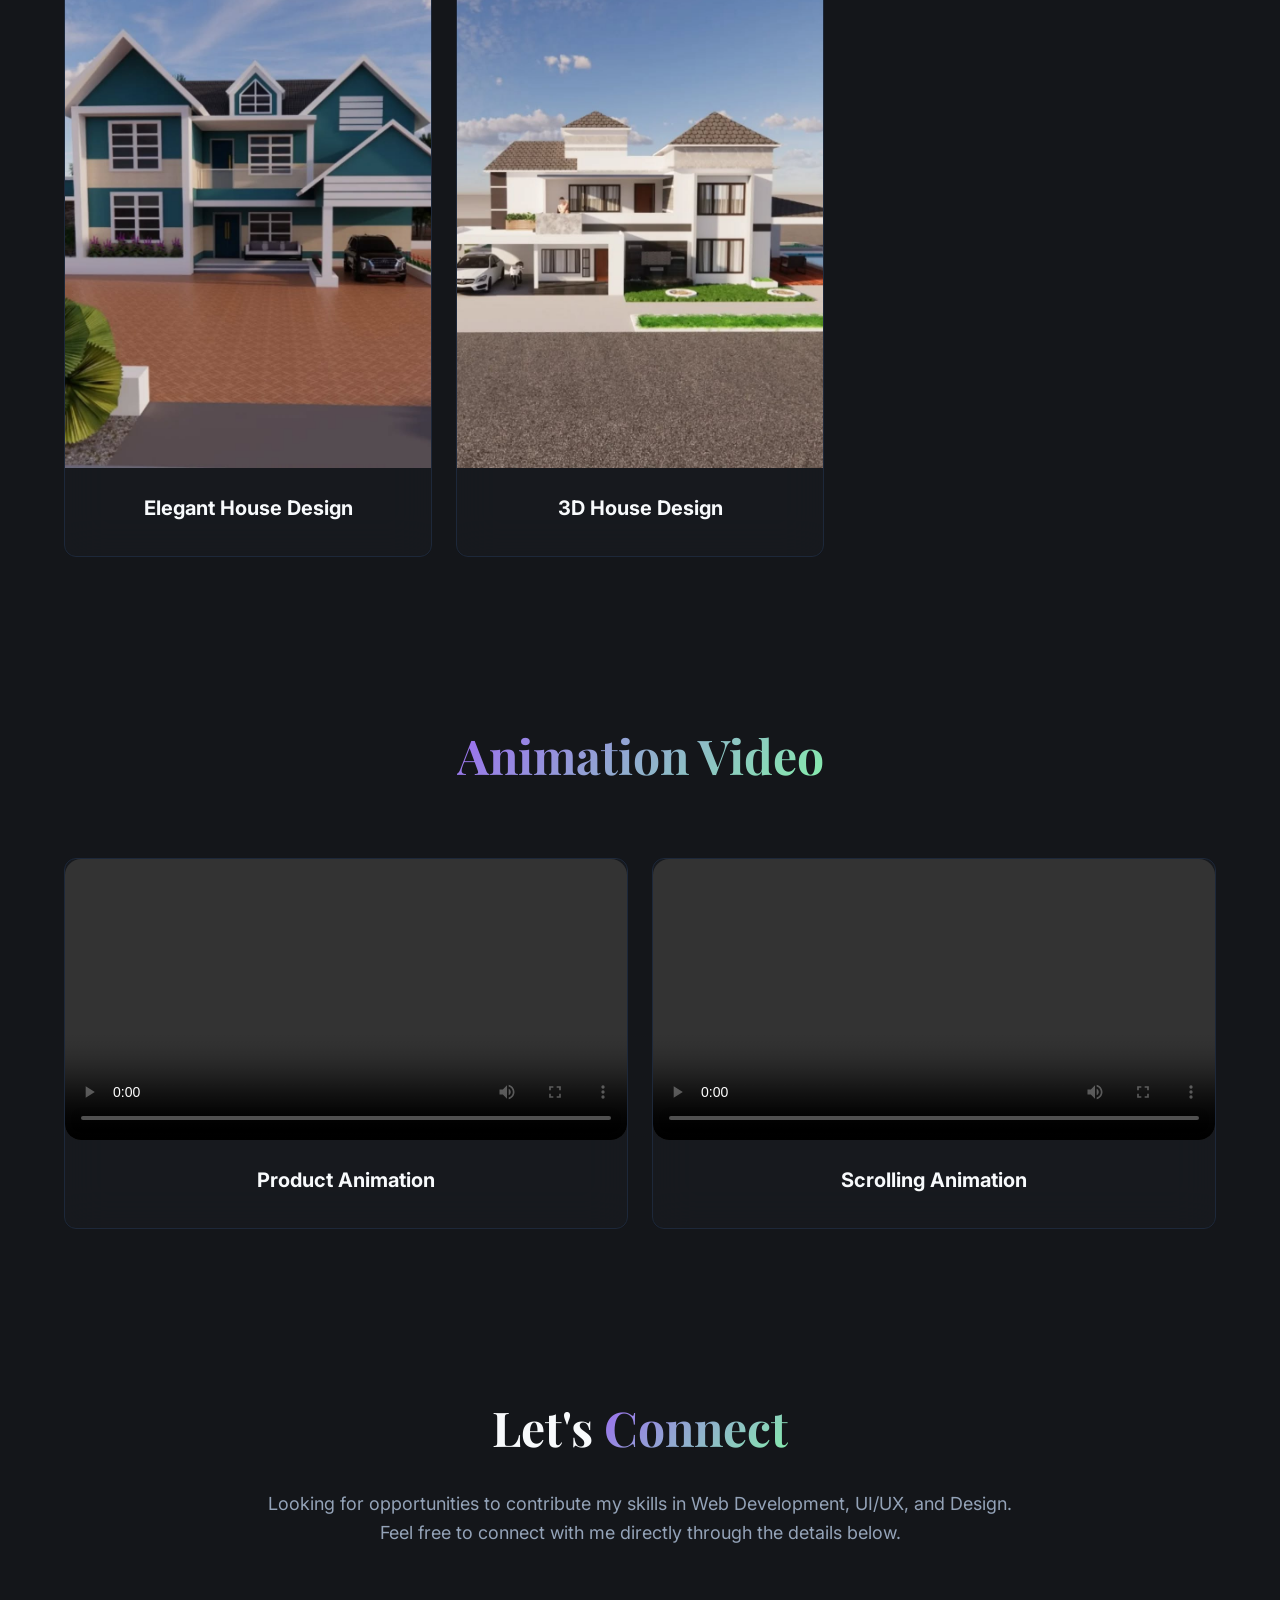
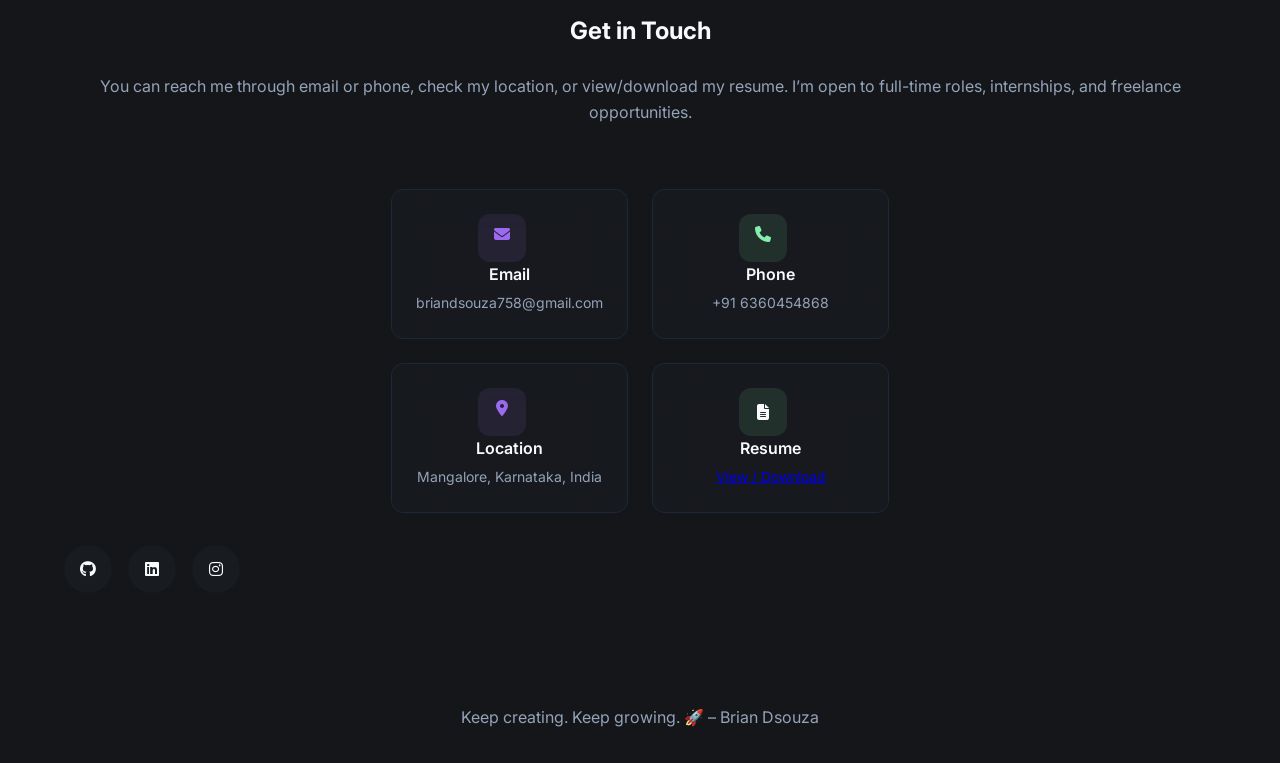
==== commit a6717ebe: "Updated styles and content" ====
--- a/index.html
+++ b/index.html
@@ -90,15 +90,18 @@
             <div class="hero-container">
                 <div class="hero-content">
                     <div class="hero-text">
-                        <h1 class="hero-title">
-                            Web & <span class="text-gradient">Graphic Designer</span><br>
-                            Crafting Modern Digital Experiences
-                        </h1>
-                        <p class="hero-description">
-                            Passionate about creating visually appealing and user-friendly designs. 
-                            Skilled in blending creativity with functionality to deliver engaging 
-                            websites and graphics that make a lasting impact.
-                        </p>
+<h1 class="hero-title">
+    Software Developer<br>
+    <span class="text-gradient">UI/UX & Graphic Designer</span><br>
+    Crafting Modern Digital Experiences
+</h1>
+<p class="hero-description">
+    Passionate Software Developer and UI/UX Designer skilled in building modern, 
+    user-friendly applications. Experienced in blending functionality with 
+    creativity to craft responsive websites, intuitive interfaces, and impactful 
+    digital experiences.
+</p>
+
                         
                     </div>
                     <div class="hero-image">
@@ -117,10 +120,12 @@
                     <h2 class="section-title">
                         About <span class="text-gradient">Me</span>
                     </h2>
-                    <p class="section-description">
-                        I am a web and graphic designer passionate about building creative and user-friendly digital experiences. 
-                        I enjoy blending design and technology to create websites and visuals that are both functional and engaging.
-                    </p>
+<p class="section-description">
+    I am a Software Developer and UI/UX & Graphic Designer passionate about creating modern, 
+    user-friendly digital experiences. I enjoy blending technology and design to build 
+    applications, websites, and visuals that are both functional and engaging.
+</p>
+
                 </div>
                 
                 <div class="about-content">
@@ -158,11 +163,15 @@
                                 <div class="card-icon-wrapper accent">
                                     <i class="fa-solid fa-award card-icon"></i>
                                 </div>
-                                <div class="card-text">
-                                    <h4 class="card-title">Self-Learning & Practice</h4>
-                                    <p class="card-subtitle">Web & Graphic Design</p>
-                                    <p class="card-detail">Projects, Online Resources & Practice</p>
-                                </div>
+                               <div class="card-text">
+    <h4 class="card-title">Self-Learning & Practice</h4>
+    <p class="card-subtitle">Continuous Growth</p>
+    <p class="card-detail">
+        Web Development, UI/UX Design, Graphic Design, 3D Modeling, 
+        Architectural Design, and Creative Digital Projects
+    </p>
+</div>
+
                             </div>
                         </div>
                 
@@ -171,11 +180,15 @@
                                 <div class="card-icon-wrapper primary">
                                     <i class="fa-solid fa-calendar card-icon"></i>
                                 </div>
-                                <div class="card-text">
-                                    <h4 class="card-title">Work & Internships</h4>
-                                    <p class="card-subtitle">Practical Experience</p>
-                                    <p class="card-detail">React.js, Web Design & Graphic Projects</p>
-                                </div>
+                               <div class="card-text">
+    <h4 class="card-title">Work & Internships</h4>
+    <p class="card-subtitle">Practical Experience</p>
+    <p class="card-detail">
+        • Datanex Pvt. Ltd. – Frontend Developer (React.js)<br>
+        • Abhimo Technologies – Full-Stack Developer (React.js, Node.js, MySQL, Tailwind CSS)
+    </p>
+</div>
+
                             </div>
                         </div>
                     </div>
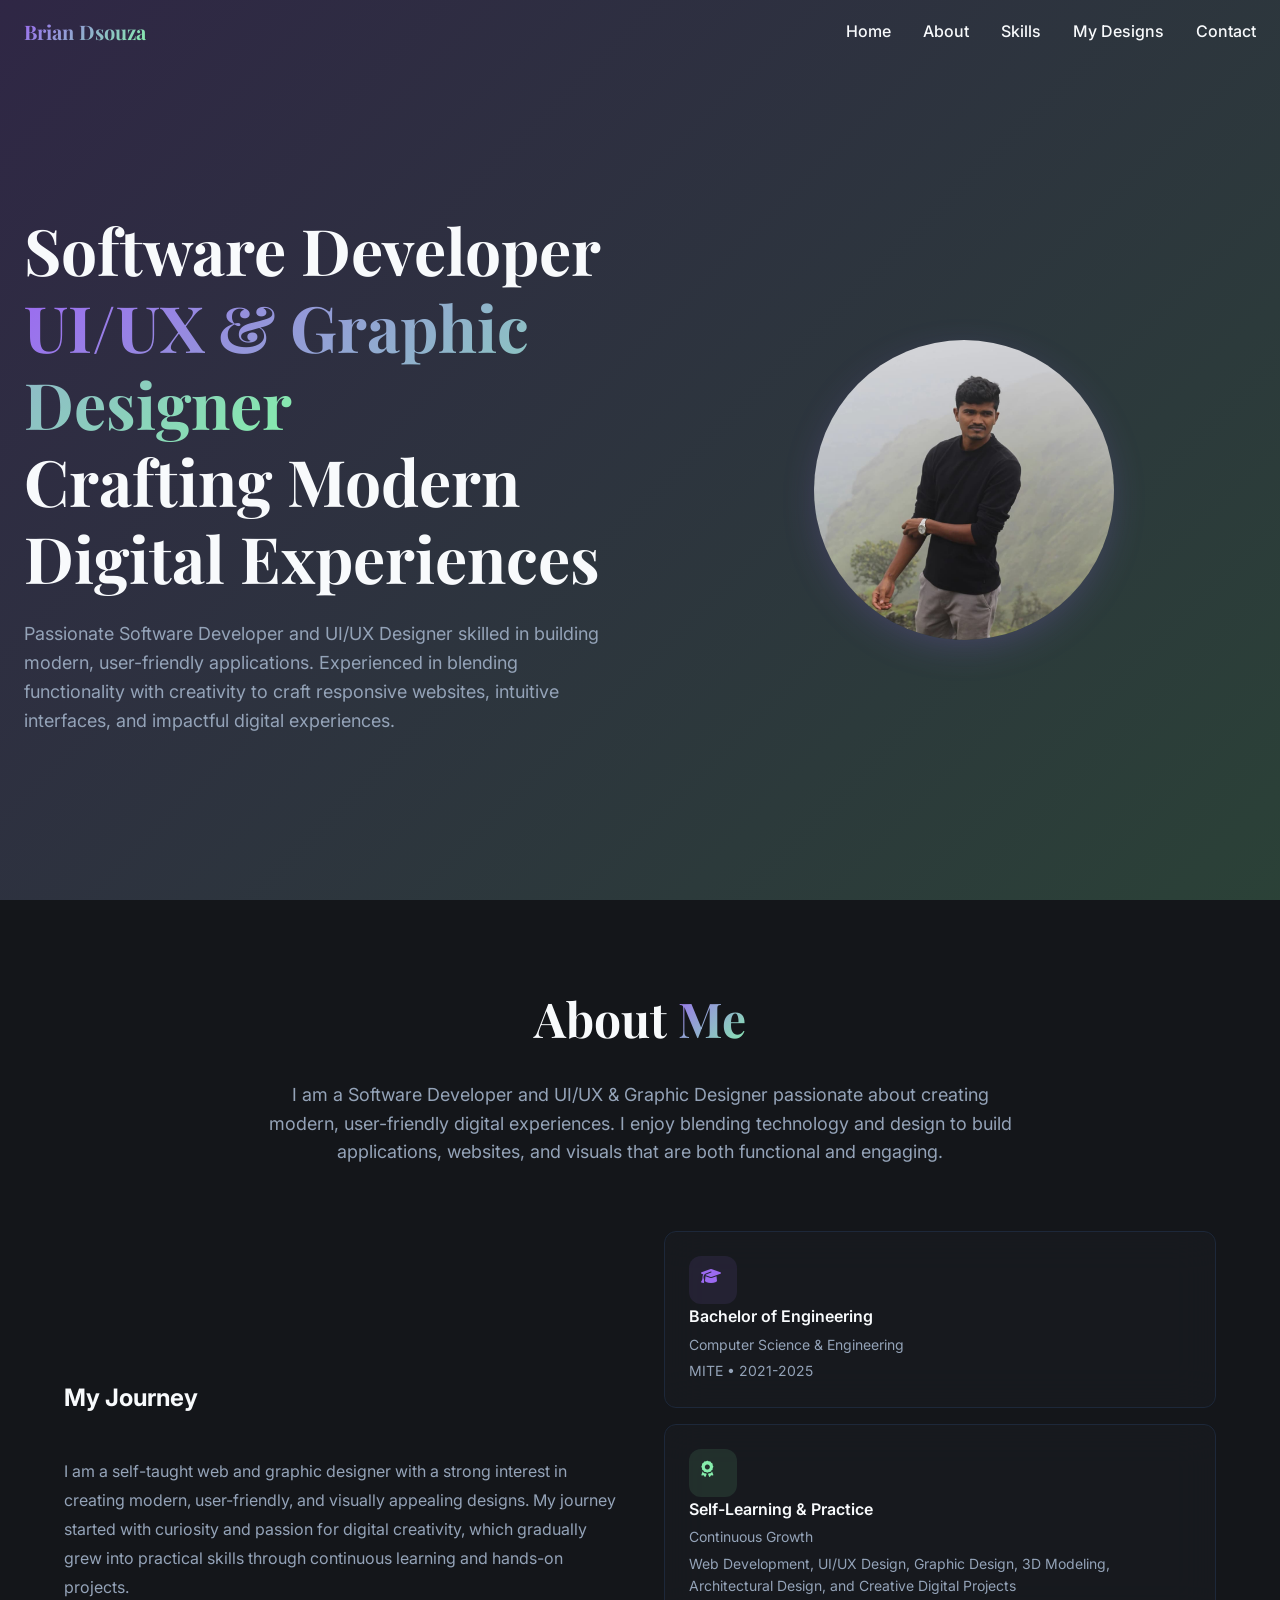
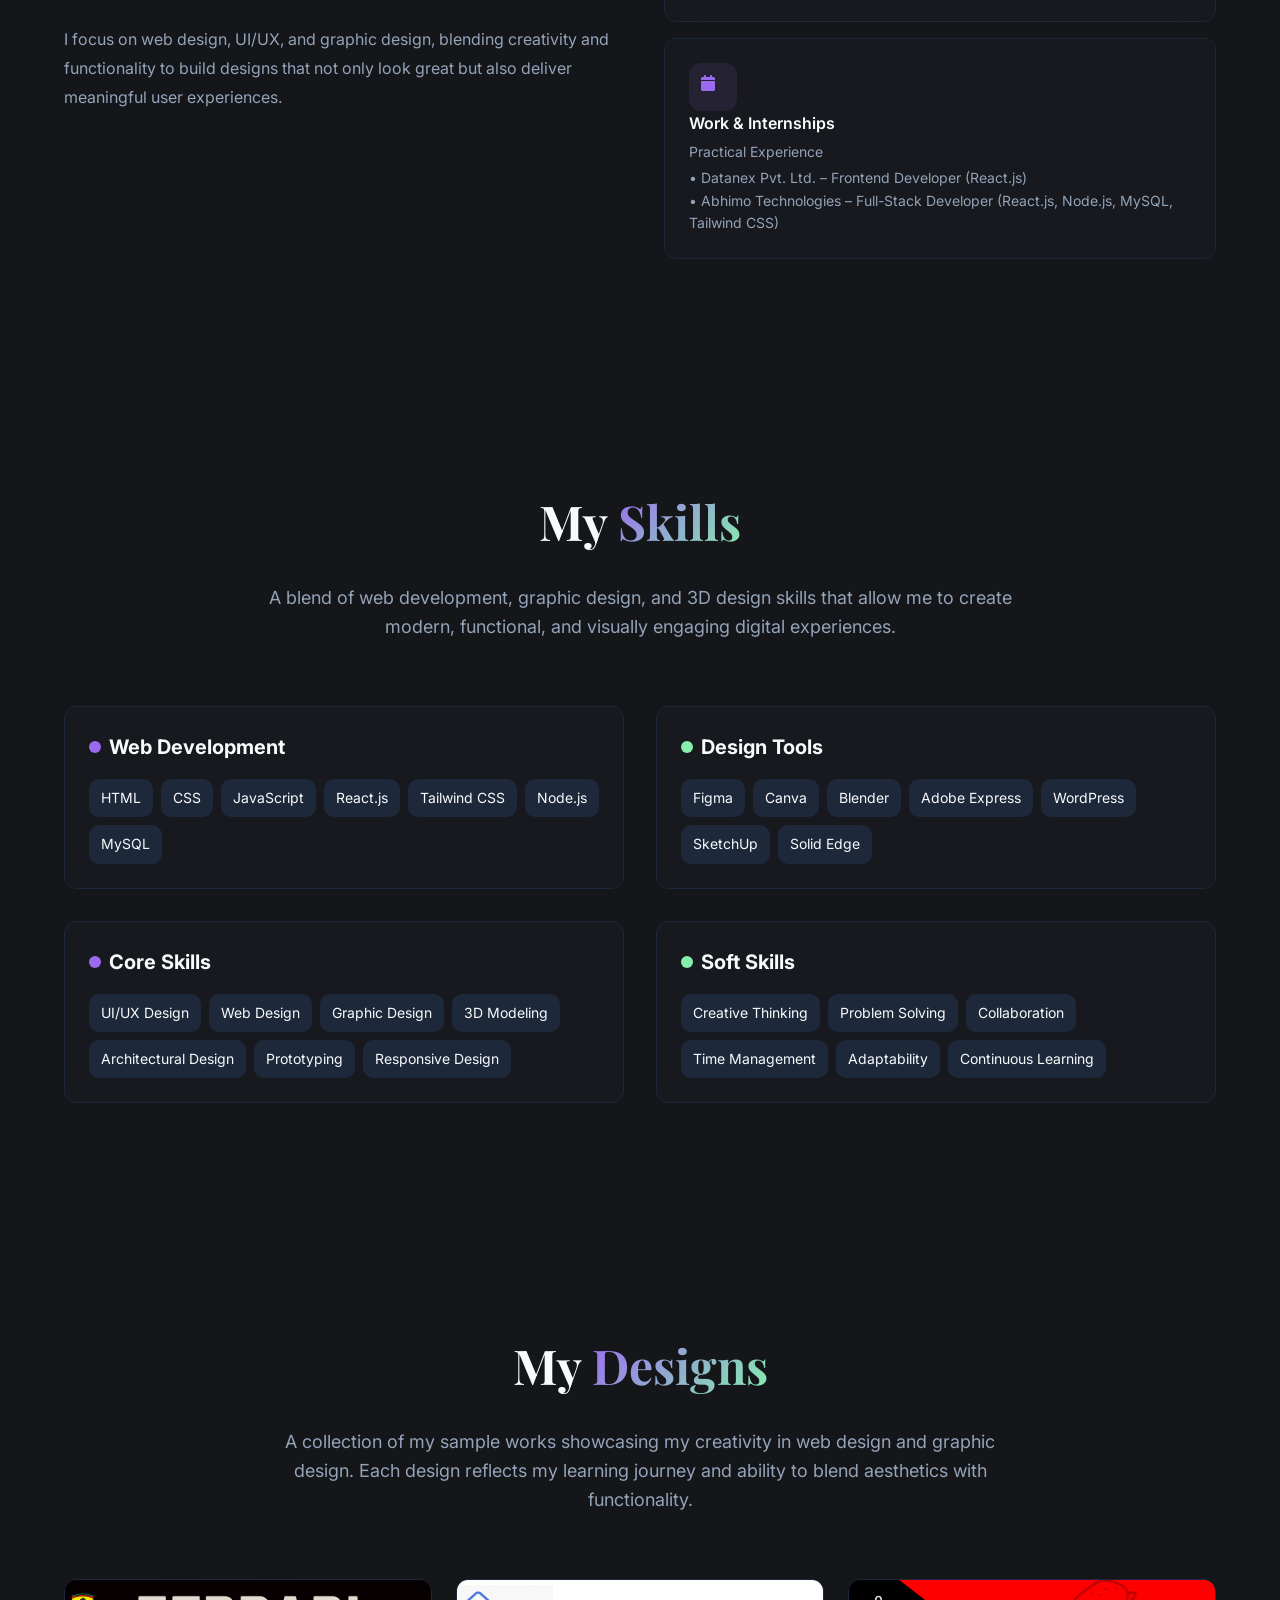
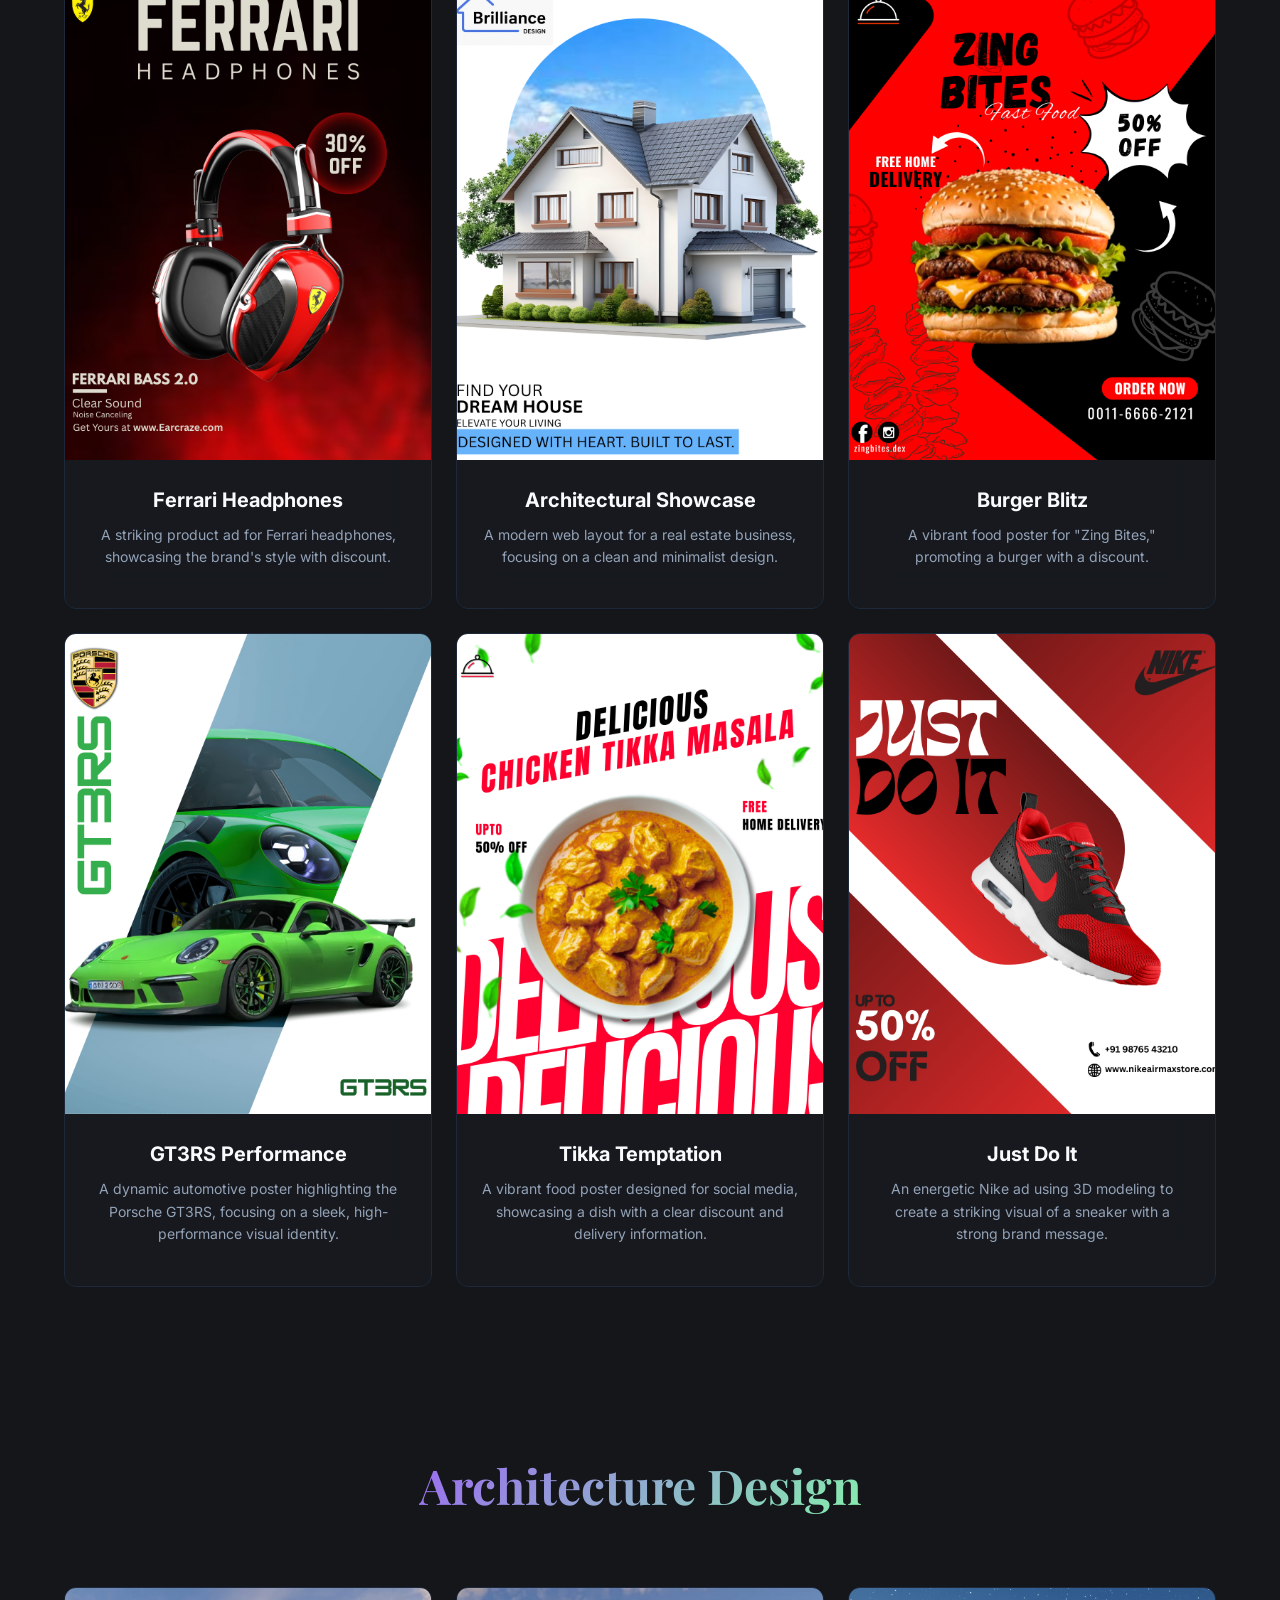
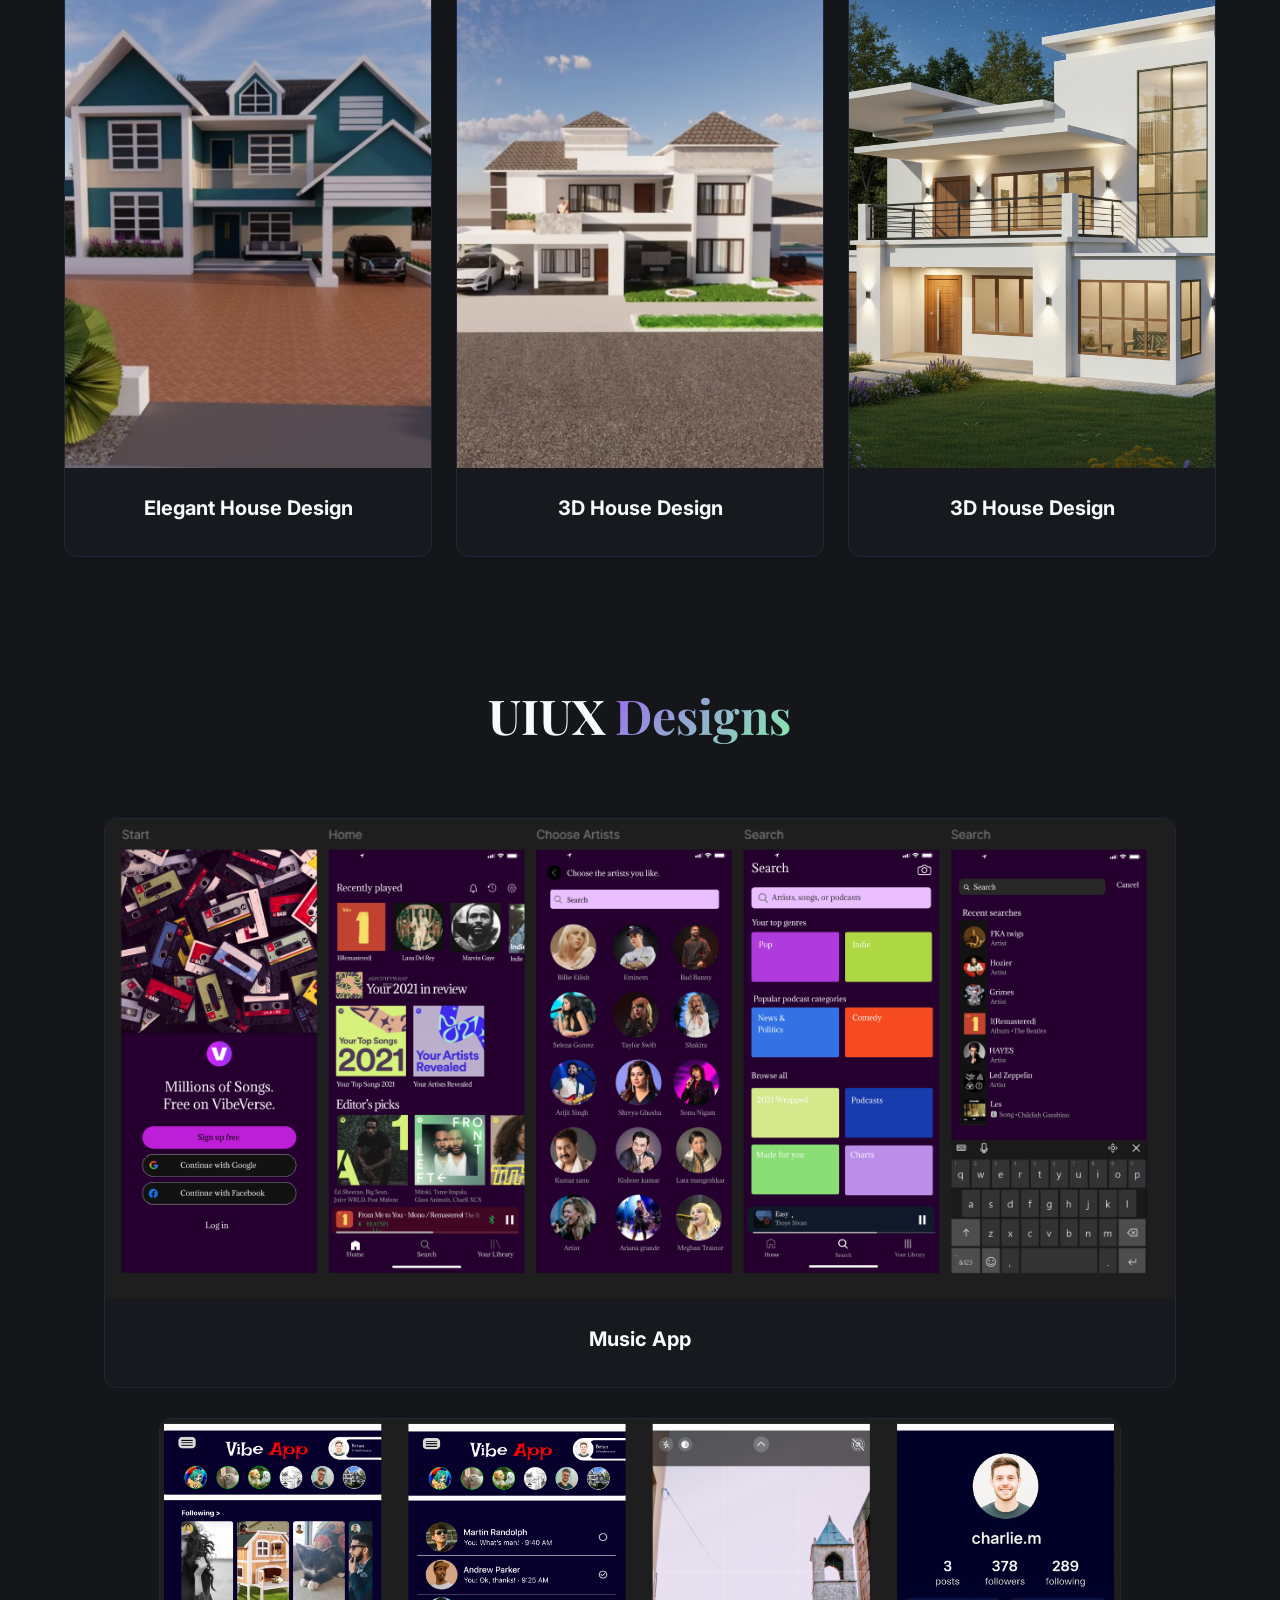
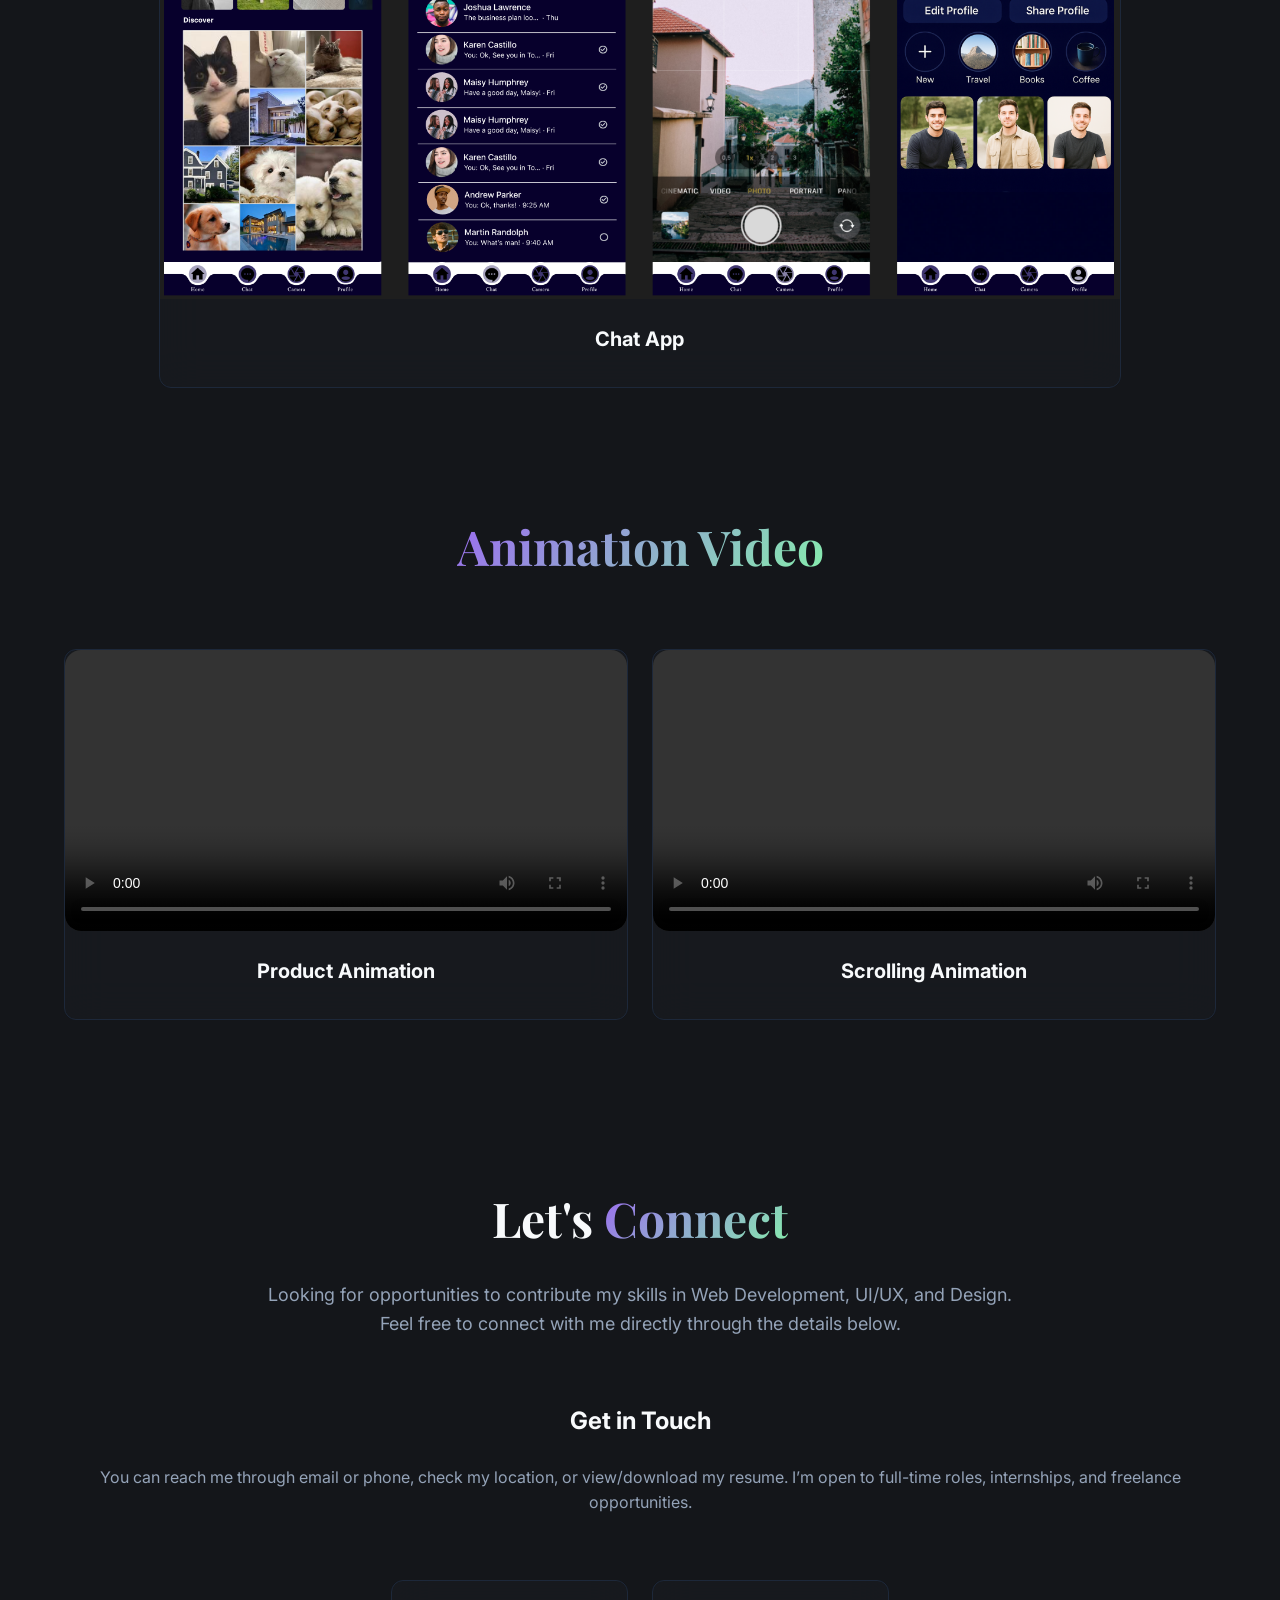
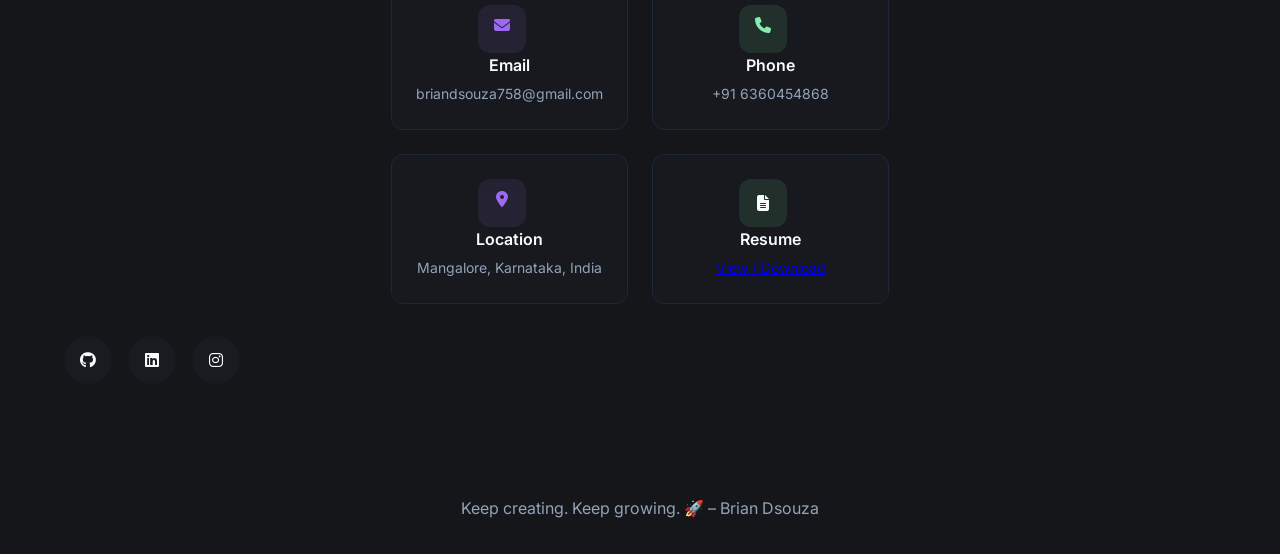
==== commit 91cc0fe1: "Updated styles and content" ====
--- a/index.html
+++ b/index.html
@@ -446,12 +446,84 @@
                         </div>
                     </div>
 
+                             <!-- Design Sample 3 -->
+                    <div class="portfolio-item">
+                        <div class="portfolio-card glass-card hover-lift">
+                            <div class="portfolio-image">
+                                <img src="home3.png" alt="Sample Design 2" class="portfolio-img">
+                            </div>
+                            <div class="portfolio-content">
+                                <h3 class="portfolio-title">3D House Design</h3>
+                            </div>
+                        </div>
+                    </div>
+
                    
                 </div>
         
 
             </div>
         </section>
+
+
+
+
+
+
+
+
+
+
+
+
+                <!-- Portfolio Section -->
+        <section id="portfolio11" class="portfolio11">
+            <div class="container">
+                <div class="section-header">
+                    <h2 class="section-title">
+                        UIUX <span class="text-gradient">Designs</span>
+                    </h2>
+
+                </div>
+        
+                <div class="portfolio-grid11">
+                    <!-- Design Sample 1 -->
+                    <div class="portfolio-item11">
+                        <div class="portfolio-card glass-card hover-lift">
+                            <div class="portfolio-image">
+                                <img src="uiux1.png" alt="Sample Design 1" class="portfolio-img">
+                            </div>
+                            <div class="portfolio-content">
+                                <h3 class="portfolio-title">Music App</h3>
+                            </div>
+                        </div>
+                    </div>
+        
+                    <!-- Design Sample 2 -->
+                    <div class="portfolio-item11">
+                        <div class="portfolio-card glass-card hover-lift">
+                            <div class="portfolio-image">
+                                <img src="uiux2.png" alt="Sample Design 2" class="portfolio-img">
+                            </div>
+                            <div class="portfolio-content">
+                                <h3 class="portfolio-title">Chat App</h3>
+                            </div>
+                        </div>
+                    </div>
+                </div>
+            </div>
+        </section>
+
+
+
+
+
+
+
+
+
+
+
 
         <section id="portfolio" class="portfolio">
             <div class="container">
@@ -503,6 +575,10 @@
             </div>
         </section>
 
+
+
+
+        
         <!-- Contact Section -->
         <section id="contact" class="contact">
   <div class="container">
@@ -572,7 +648,7 @@
               <div class="card-text">
                 <p class="card-title">Resume</p>
                 <p class="card-detail">
-                  <a href="https://drive.google.com/file/d/1TzfvxZoQmo97jY174kIoIgUSycYsgDQg/view?usp=sharing" target="_blank" class="resume-link">
+                  <a href="https://drive.google.com/file/d/1wc9Yd1m1cfNNi0GwKDwjxW5tOOYt0bJc/view?usp=sharing" target="_blank" class="resume-link">
                     View / Download
                   </a>
                 </p>
@@ -597,6 +673,10 @@
     </div>
   </div>
 </section>
+<div id="imgPopup" class="popup">
+  <span class="closeBtn">&times;</span>
+  <img class="popup-content" id="popupImg">
+</div>
 
     </main>
 
@@ -613,6 +693,34 @@
 
 
     <!-- JavaScript -->
-
+<script>
+  // Get popup elements
+  const popup = document.getElementById("imgPopup");
+  const popupImg = document.getElementById("popupImg");
+  const closeBtn = document.querySelector(".closeBtn");
+
+  // Select all portfolio images
+  const images = document.querySelectorAll(".portfolio-img");
+
+  // Open popup when image clicked
+  images.forEach(img => {
+    img.addEventListener("click", function() {
+      popup.style.display = "block";
+      popupImg.src = this.src;
+    });
+  });
+
+  // Close popup on button click
+  closeBtn.addEventListener("click", function() {
+    popup.style.display = "none";
+  });
+
+  // Also close when clicking outside image
+  popup.addEventListener("click", function(e) {
+    if (e.target === popup) {
+      popup.style.display = "none";
+    }
+  });
+</script>
 </body>
 </html>
--- a/styles.css
+++ b/styles.css
@@ -726,6 +726,99 @@
 
 
 
+
+
+/* Portfolio section layout */
+.portfolio11 {
+  display: flex;
+  justify-content: center;
+  align-items: center;
+  padding: 40px 0;
+}
+
+/* Grid column layout */
+.portfolio-grid11 {
+  display: flex;
+  flex-direction: column; /* stack items vertically */
+  align-items: center;    /* center horizontally */
+  gap: 30px;              /* space between cards */
+  width: 100%;
+}
+
+/* Portfolio card style */
+/* Portfolio card style */
+.portfolio-card {
+  width: 100%;       /* keeps spacing on sides */
+  margin: 0 auto;   /* centers it */
+  text-align: center;
+}
+
+
+
+/* Popup background */
+.popup {
+  display: none; 
+  position: fixed;
+  z-index: 9999;
+  left: 0;
+  top: 0;
+  width: 100%;
+  height: 100%;
+  overflow: auto;
+  background: rgba(0, 0, 0, 0.8);
+  text-align: center;
+}
+
+/* Popup image */
+.popup-content {
+  margin-top: 5%;
+  max-width: 90%;
+  max-height: 80%;
+  border-radius: 10px;
+  box-shadow: 0 0 15px rgba(255,255,255,0.3);
+}
+
+/* Close button */
+.closeBtn {
+  position: absolute;
+  top: 20px;
+  right: 35px;
+  color: #fff;
+  font-size: 40px;
+  font-weight: bold;
+  cursor: pointer;
+  transition: 0.3s;
+}
+.closeBtn:hover {
+  color: #ff4444;
+}
+
+
+
+
+
+
+
+
+
+
+
+
+
+
+
+
+
+
+
+
+
+
+
+
+
+
+
 .portfolio-grid1 {
   display: grid;
   grid-template-columns: repeat(auto-fit, minmax(280px, 1fr));
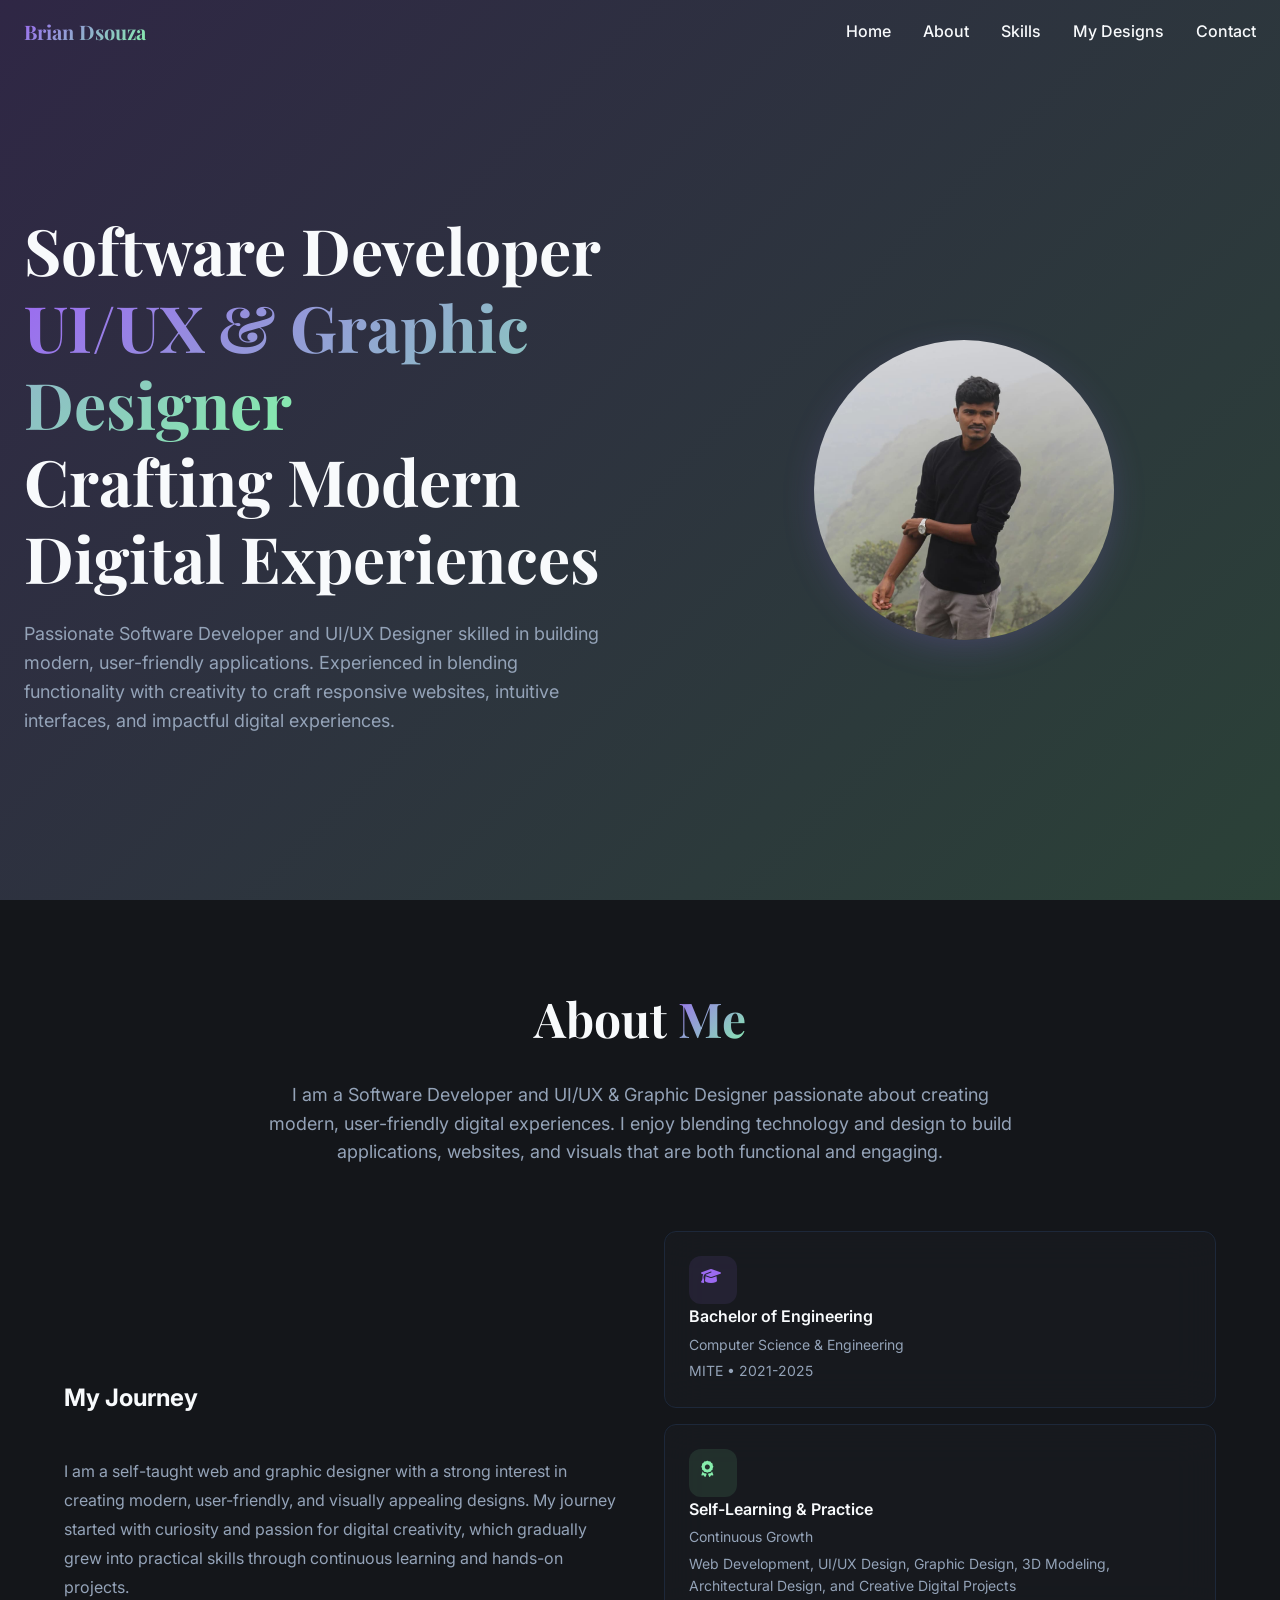
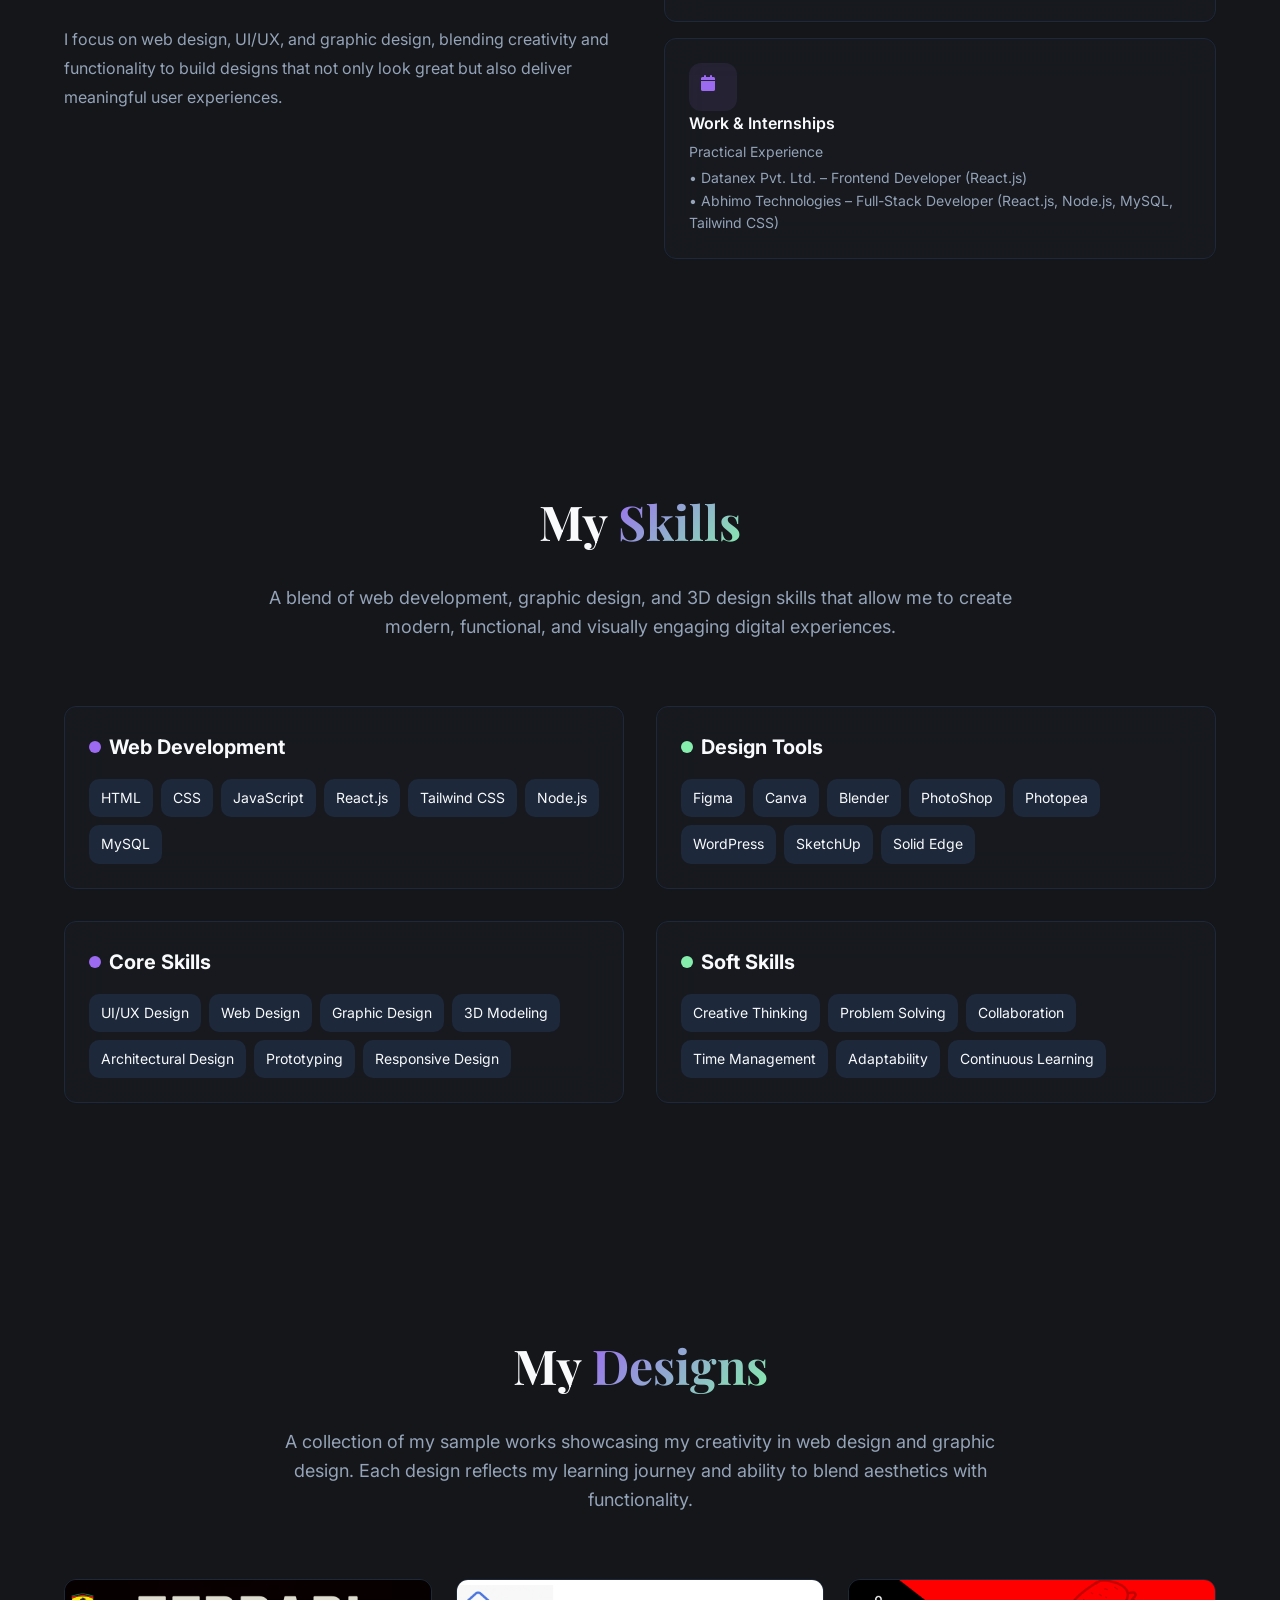
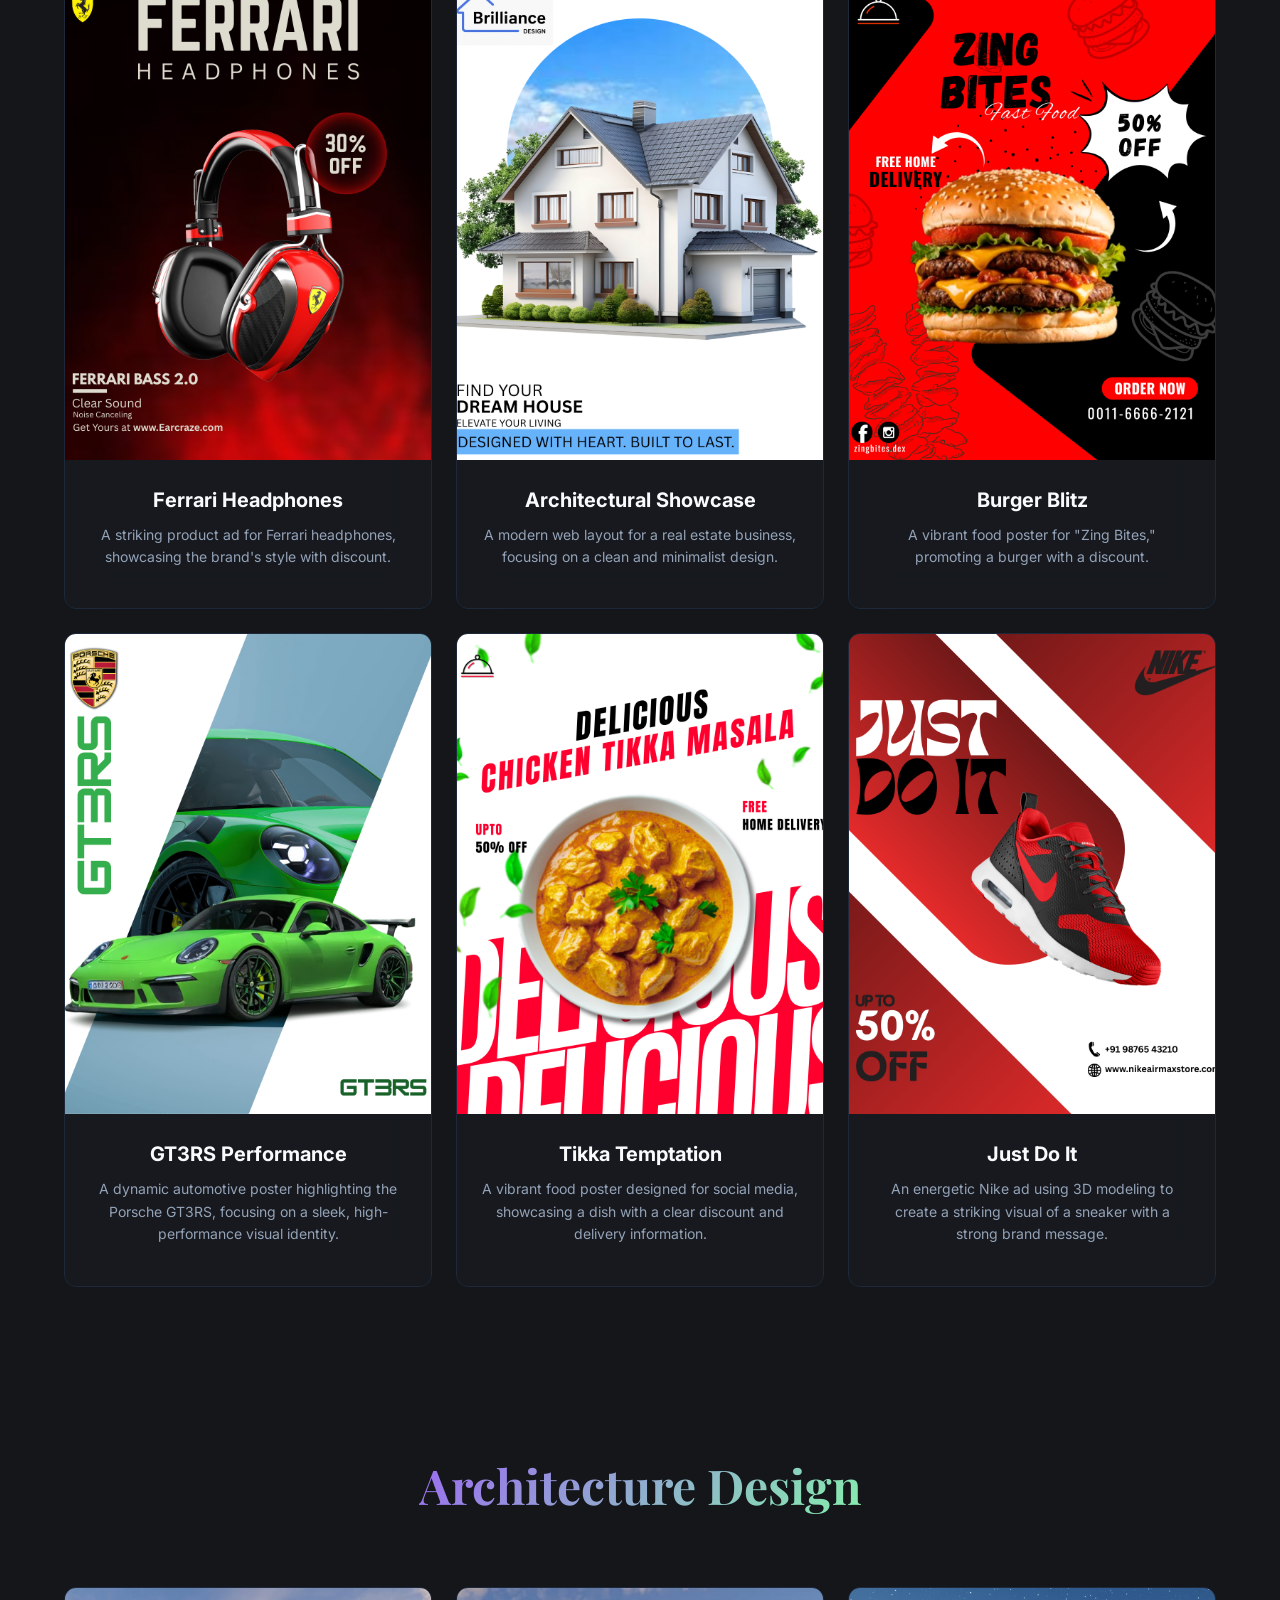
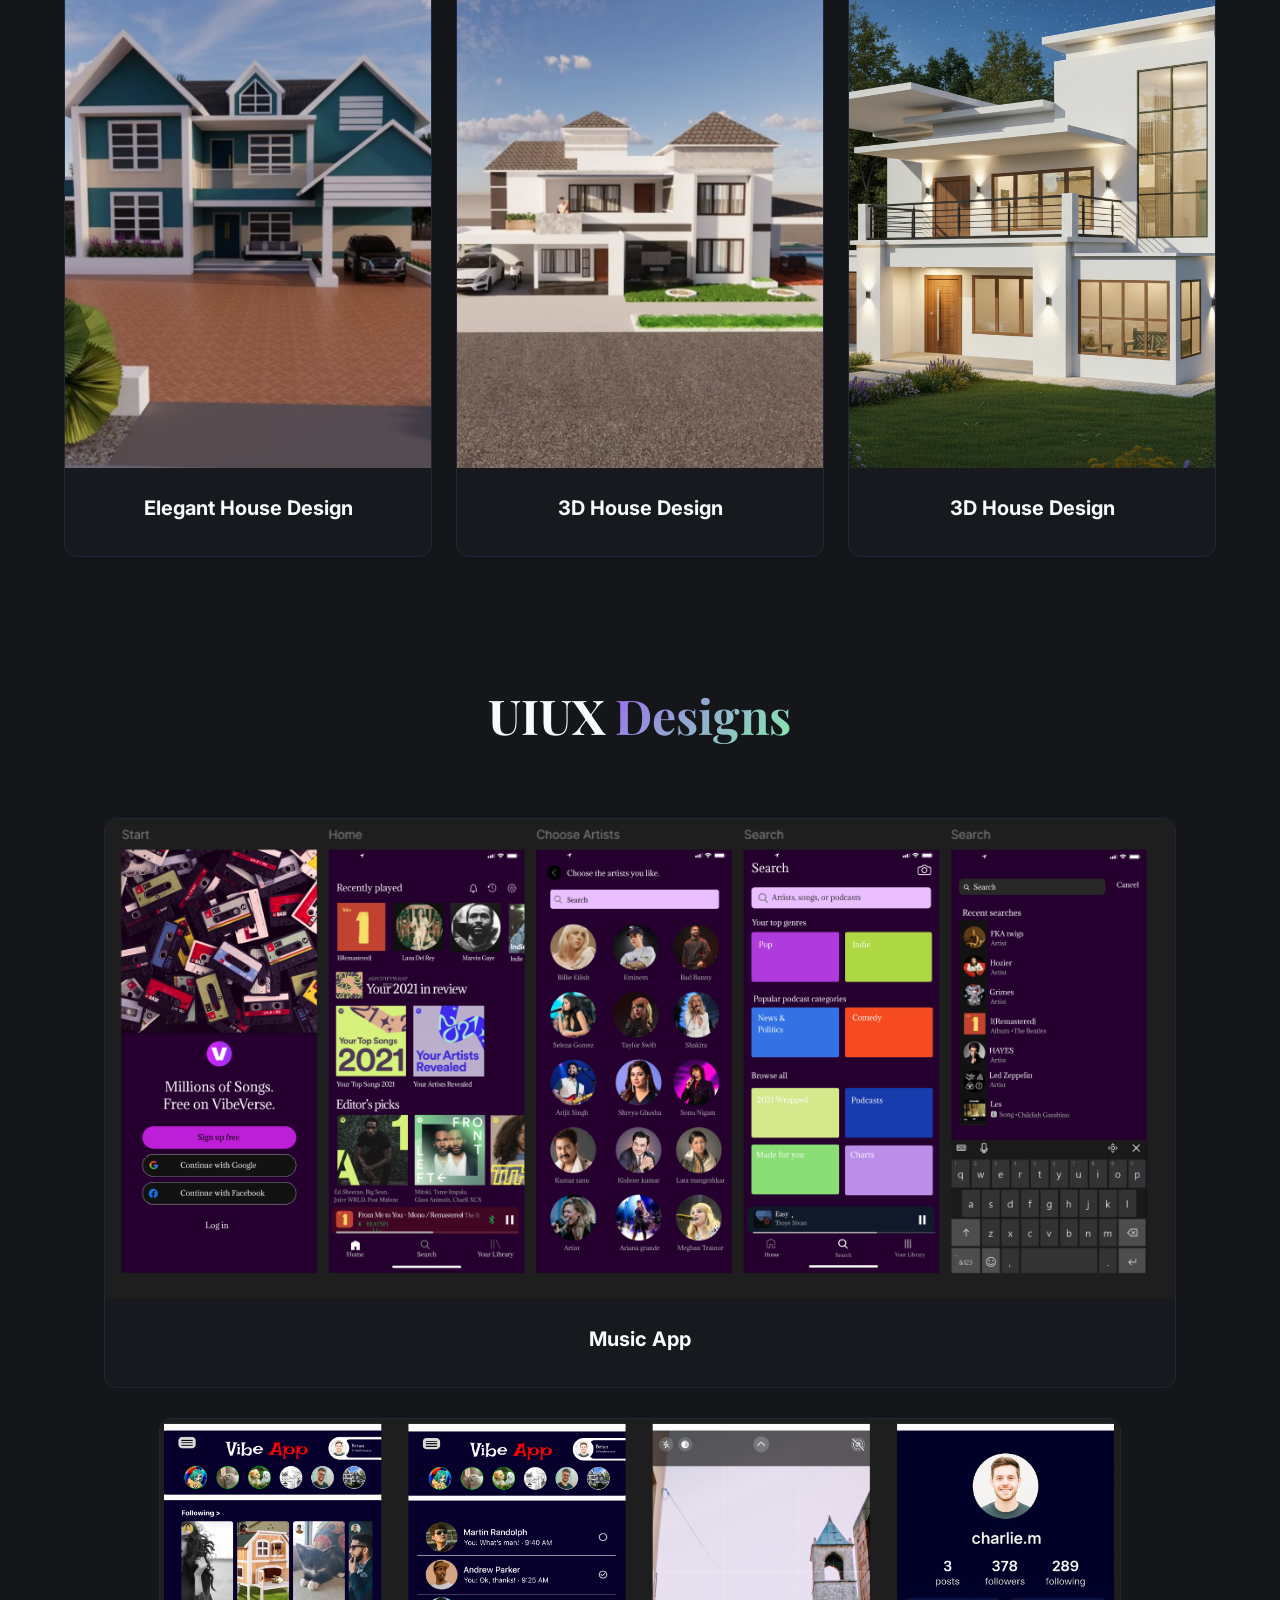
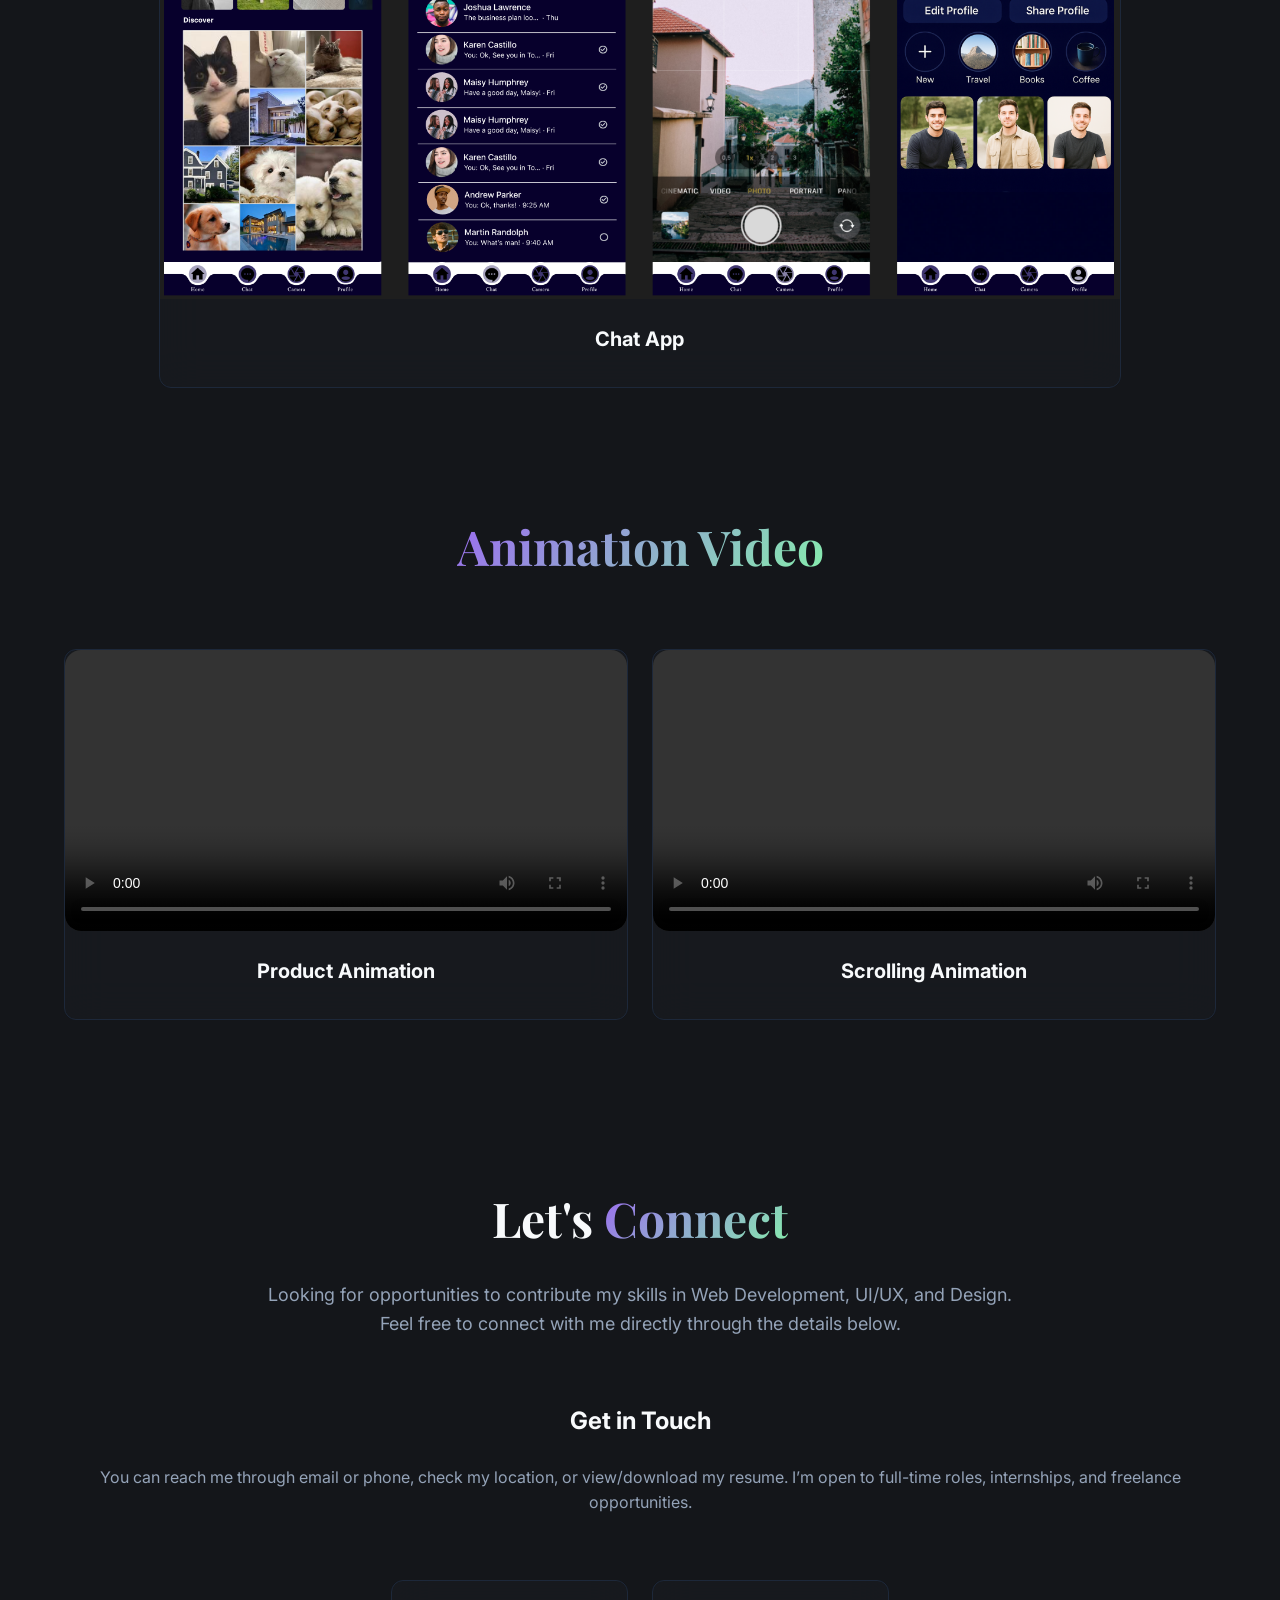
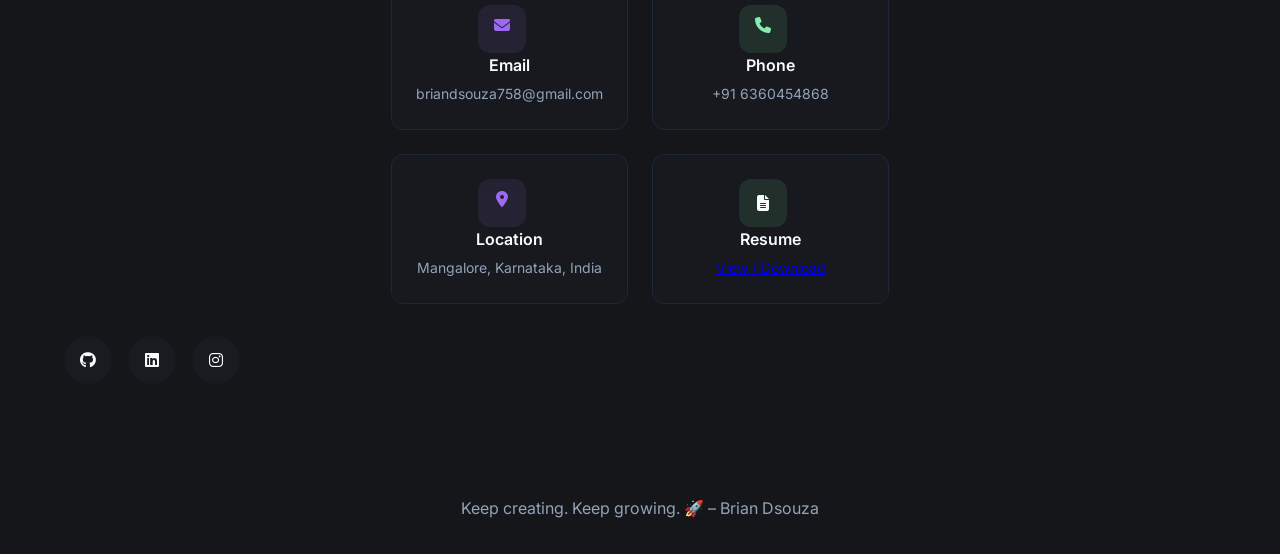
==== commit dd7fbb2f: "Updated styles and content" ====
--- a/index.html
+++ b/index.html
@@ -241,7 +241,8 @@
                                 <span class="skill-tag">Figma</span>
                                 <span class="skill-tag">Canva</span>
                                 <span class="skill-tag">Blender</span>
-                                <span class="skill-tag">Adobe Express</span>
+                                <span class="skill-tag">PhotoShop</span>
+                                <span class="skill-tag">Photopea</span>
                                 <span class="skill-tag">WordPress</span>
                                 <span class="skill-tag">SketchUp</span>
                                 <span class="skill-tag">Solid Edge</span>
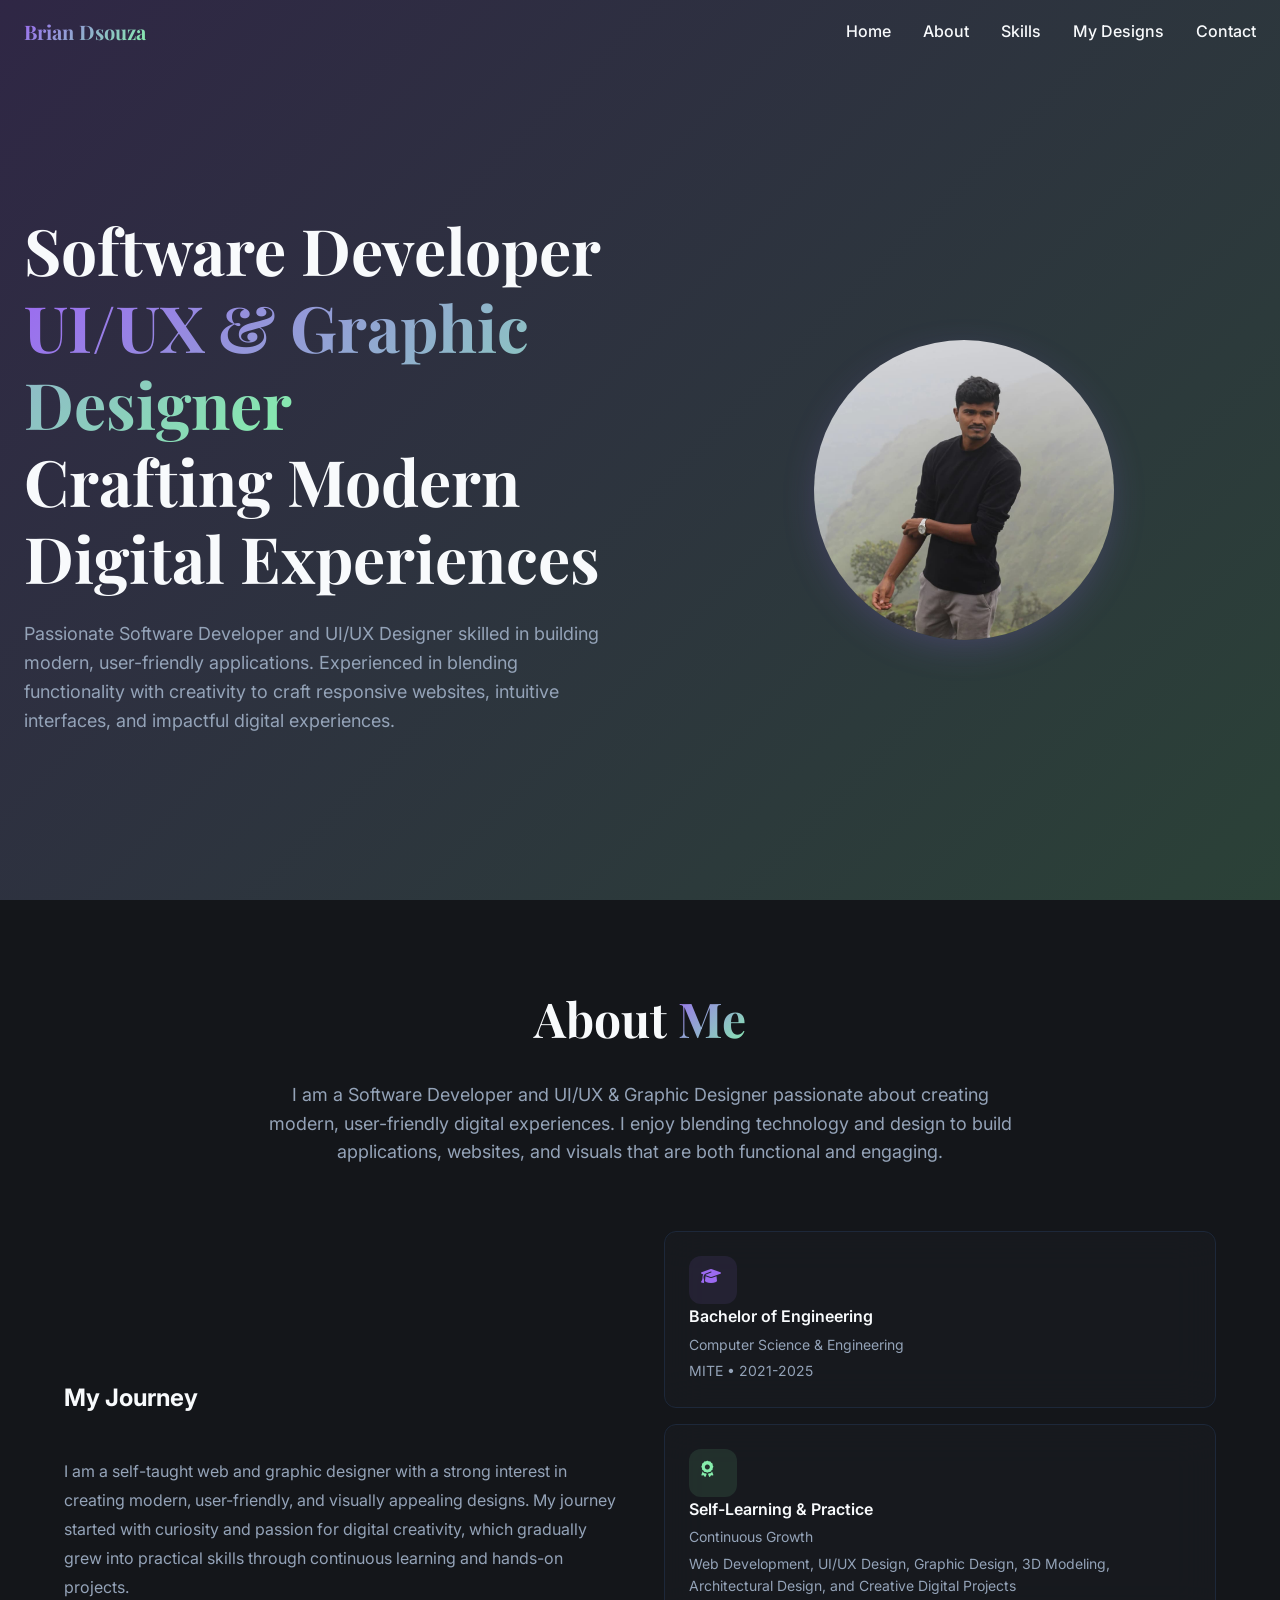
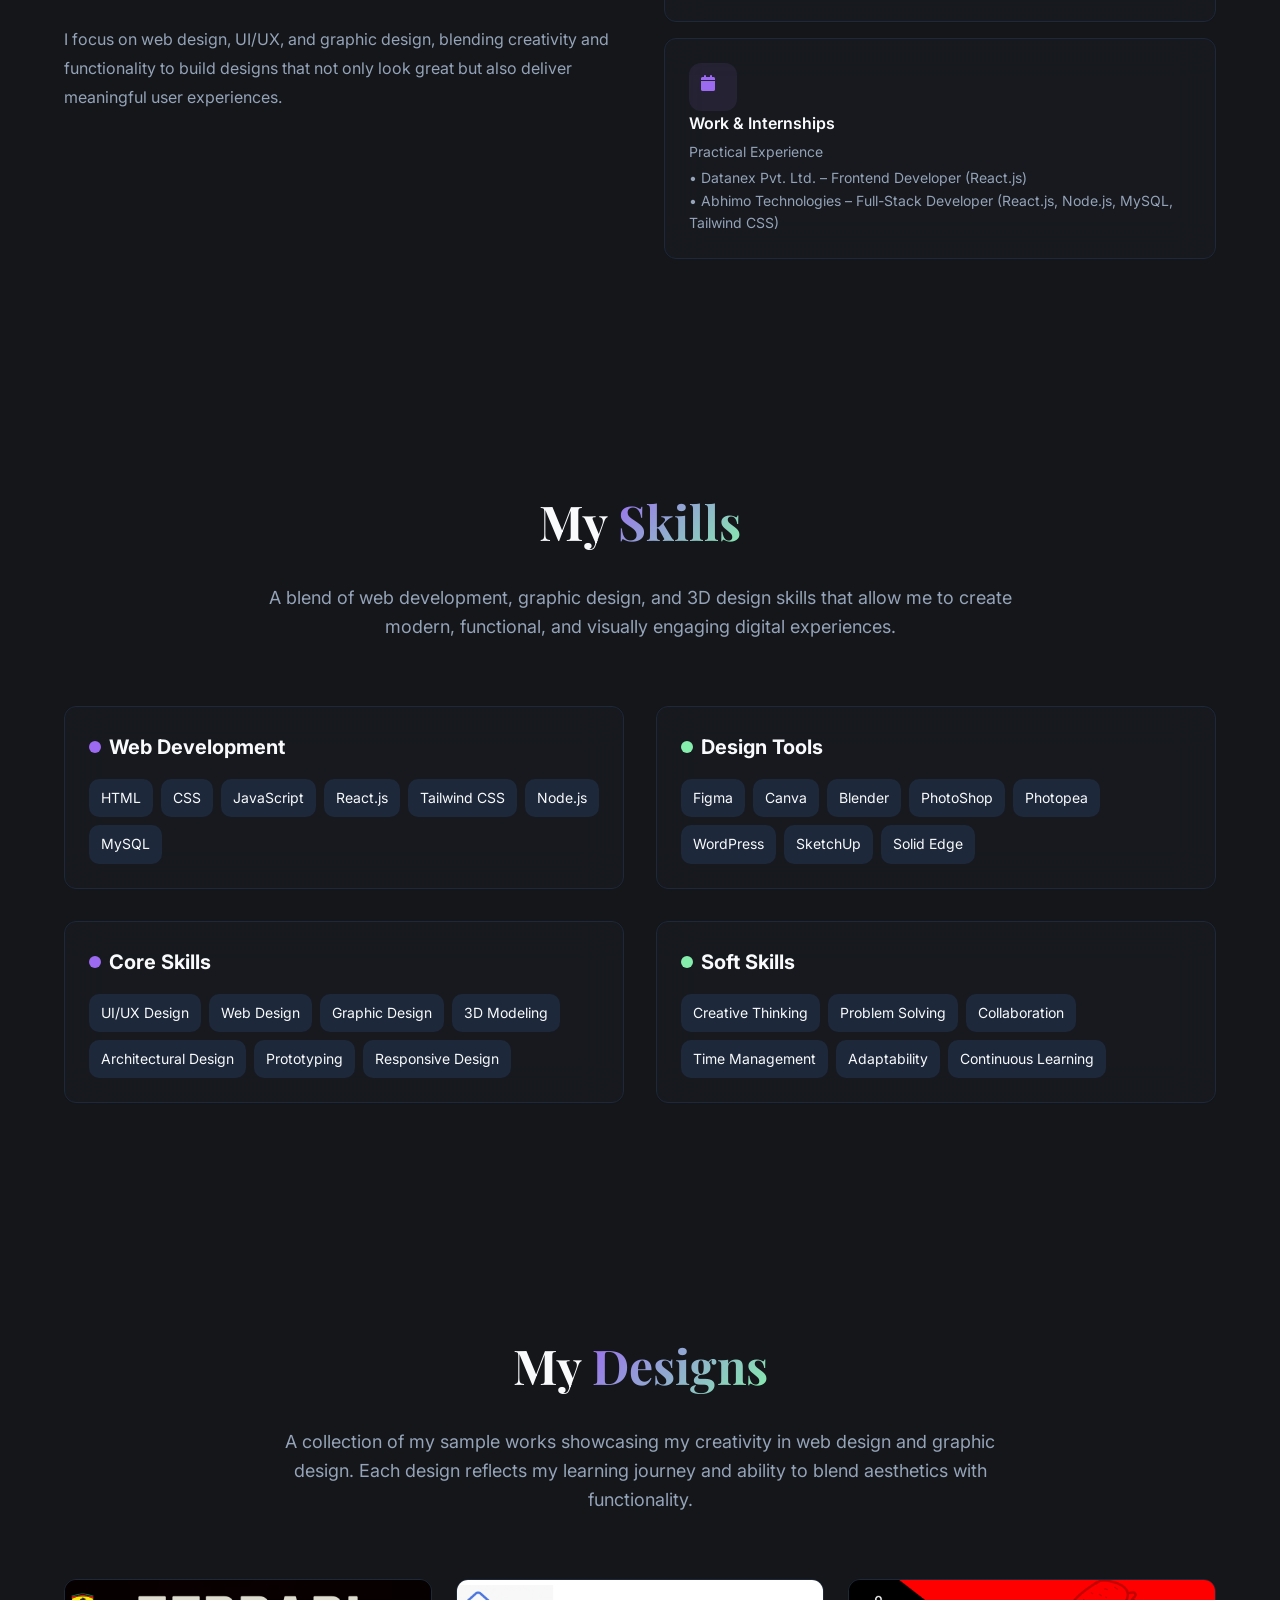
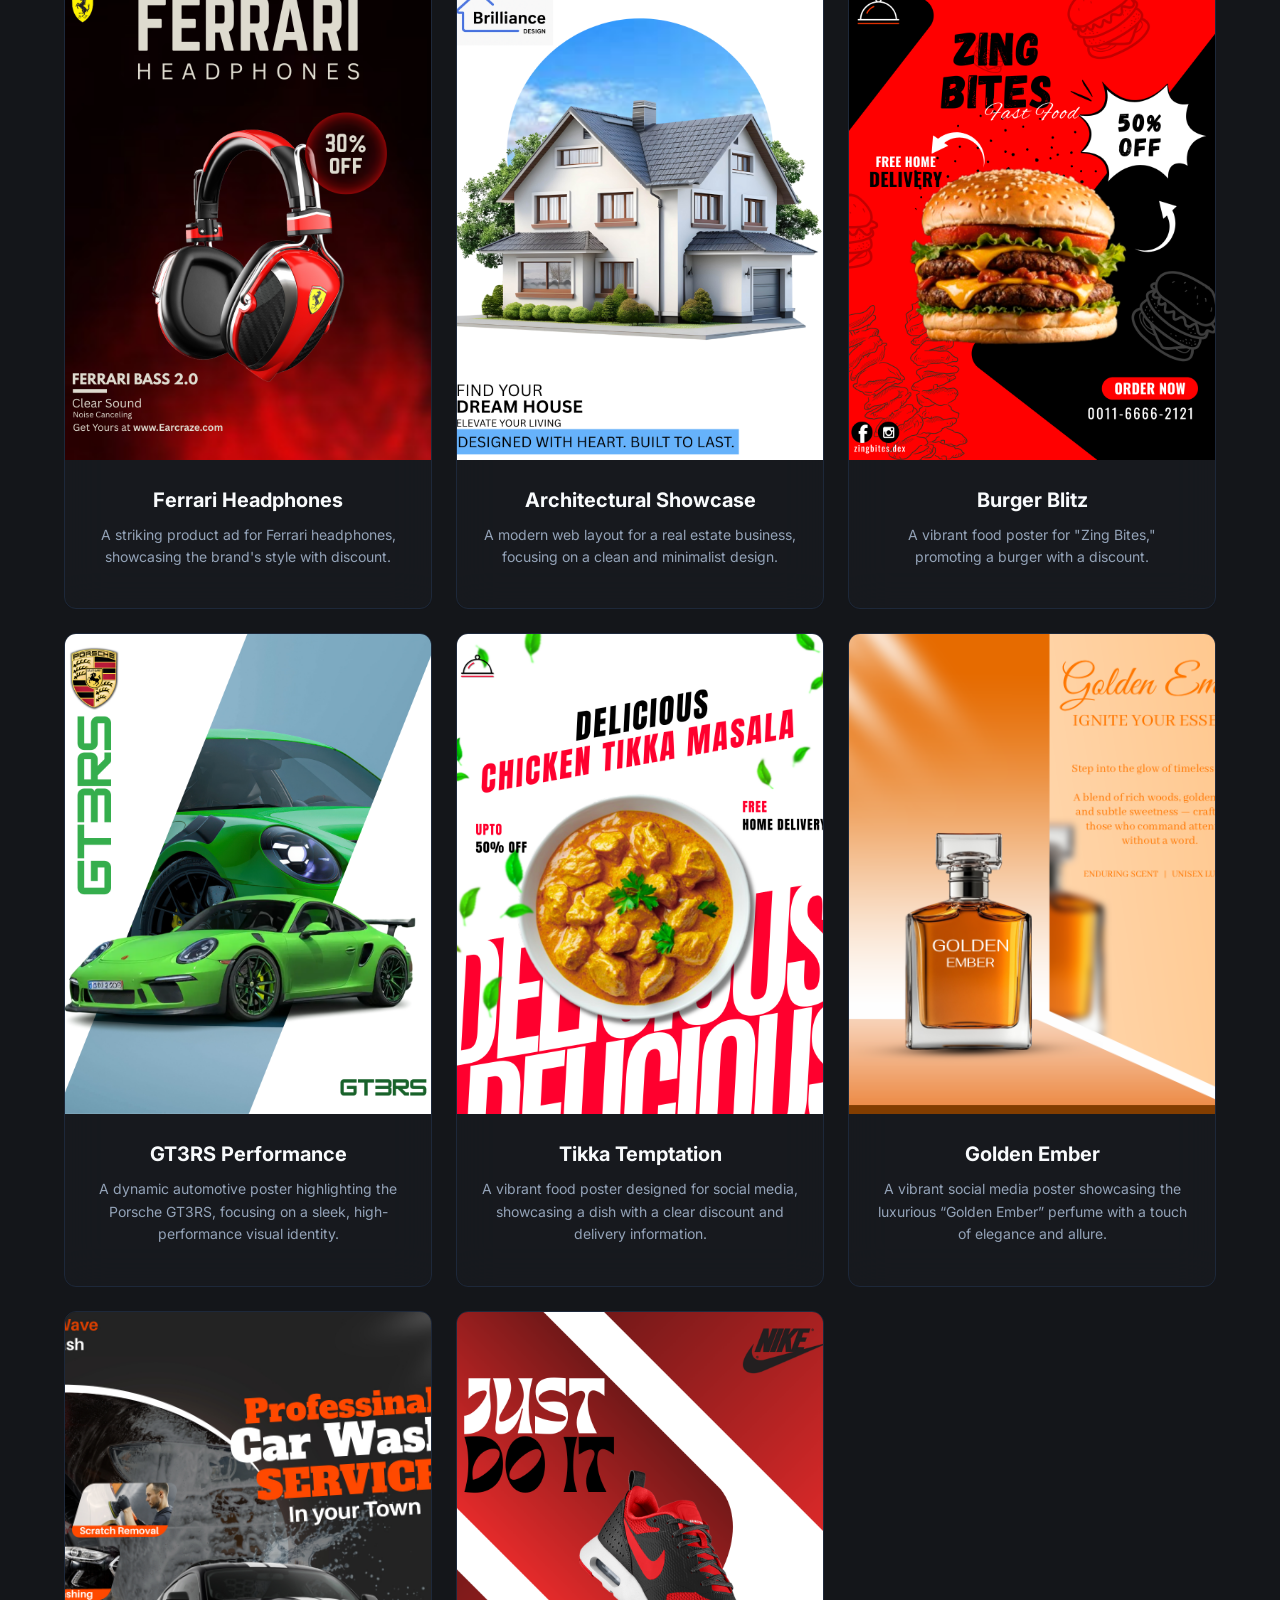
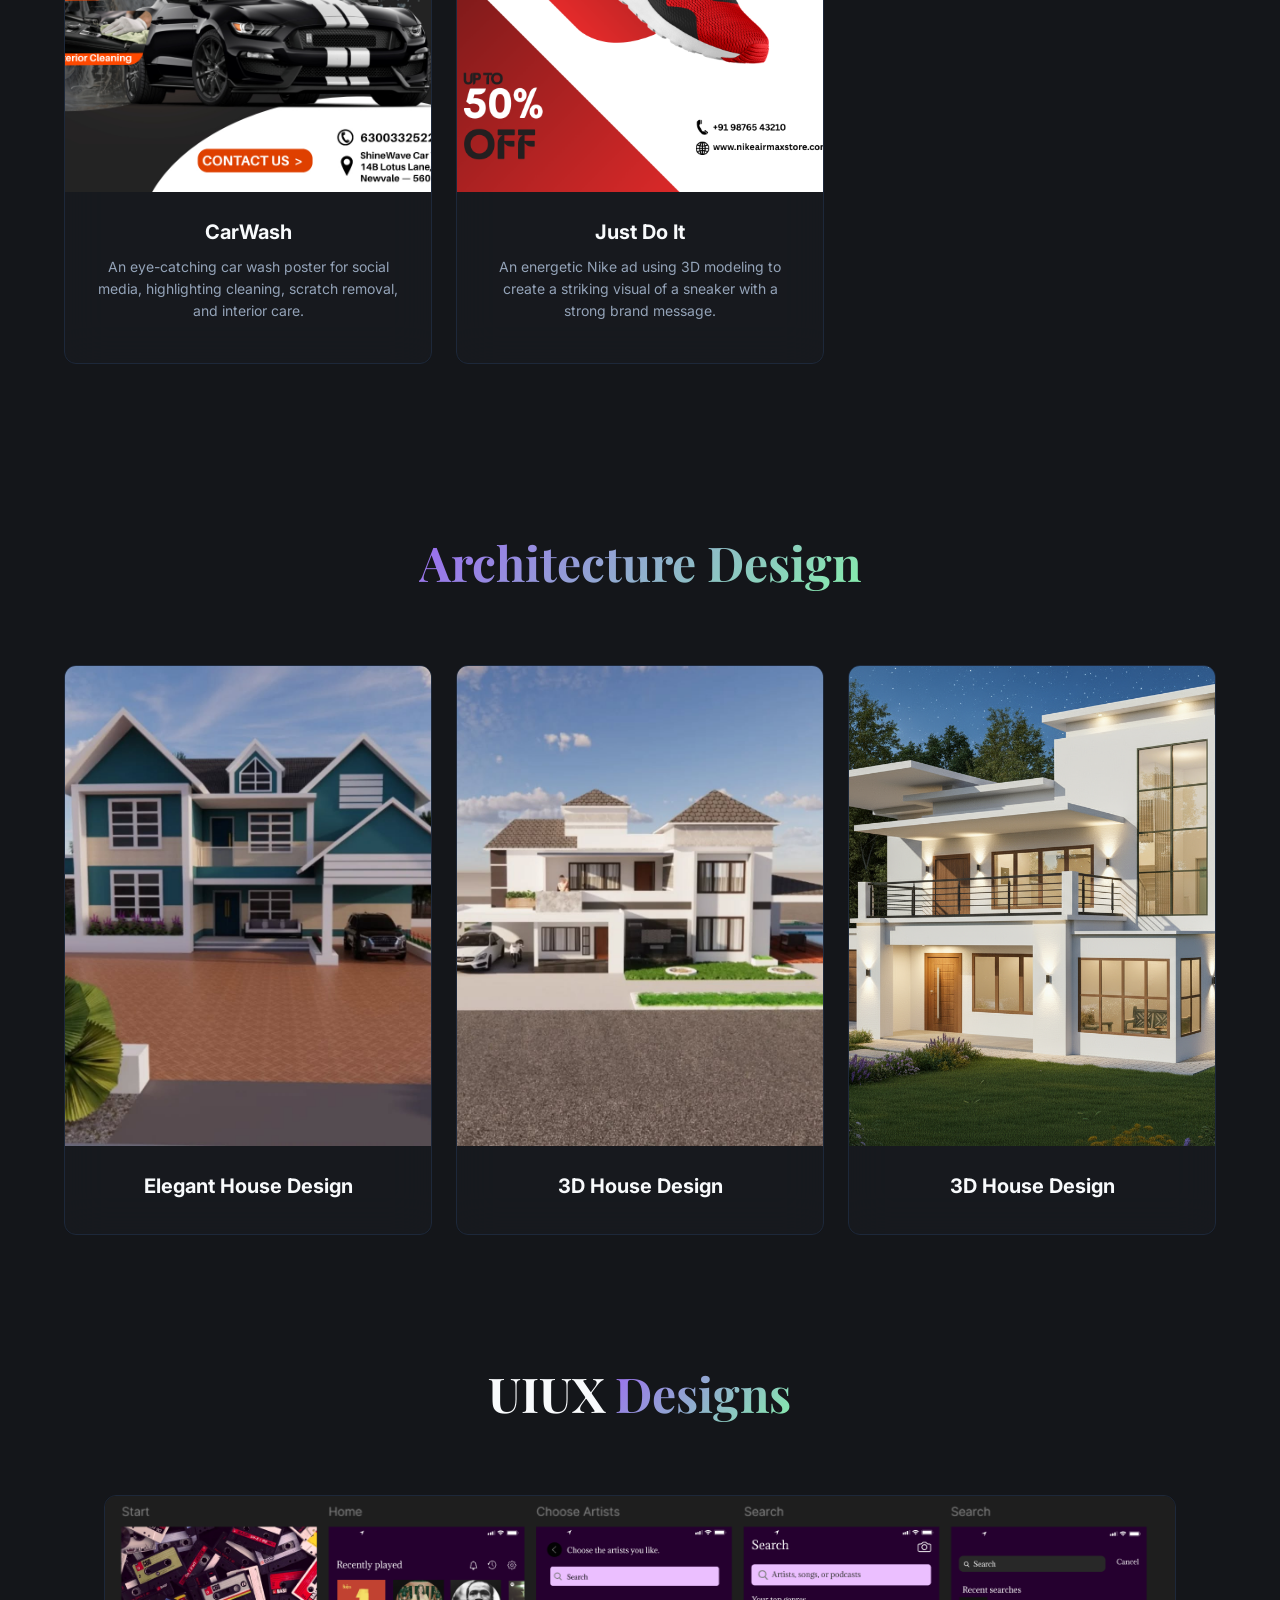
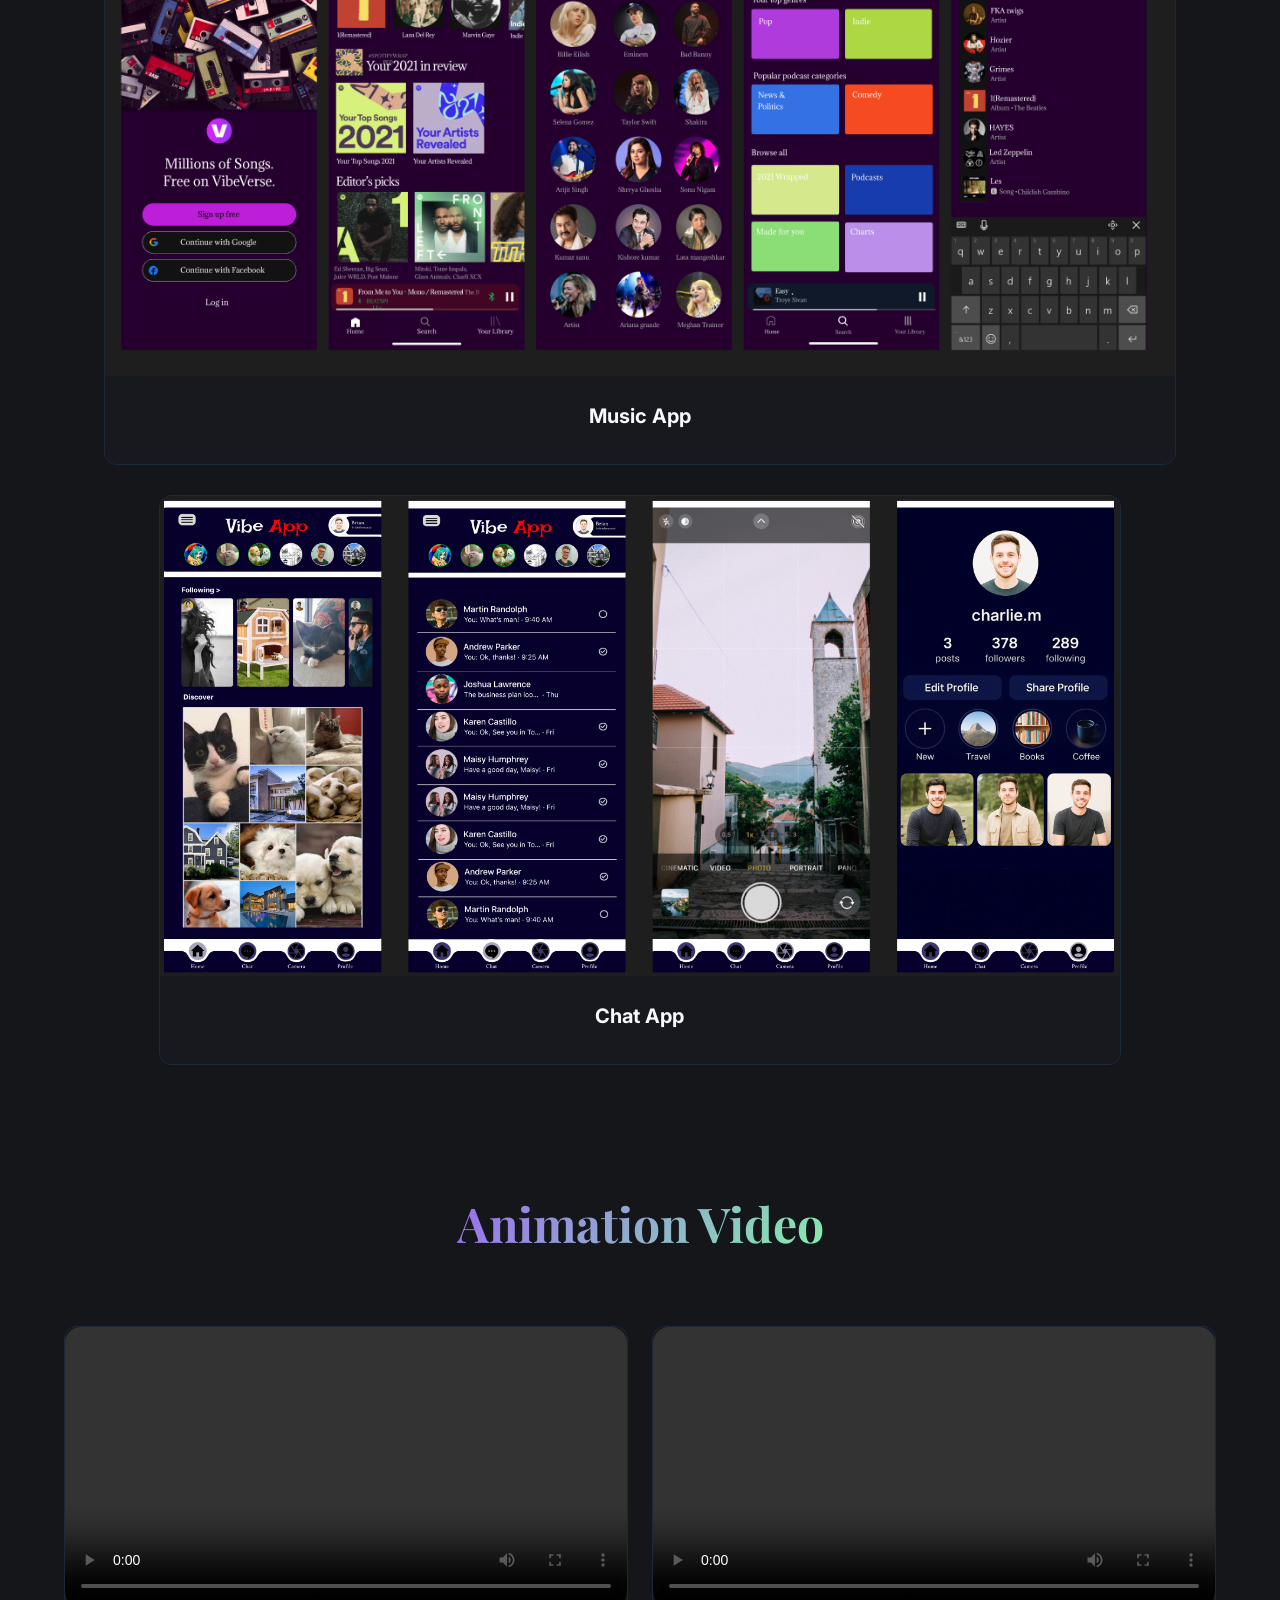
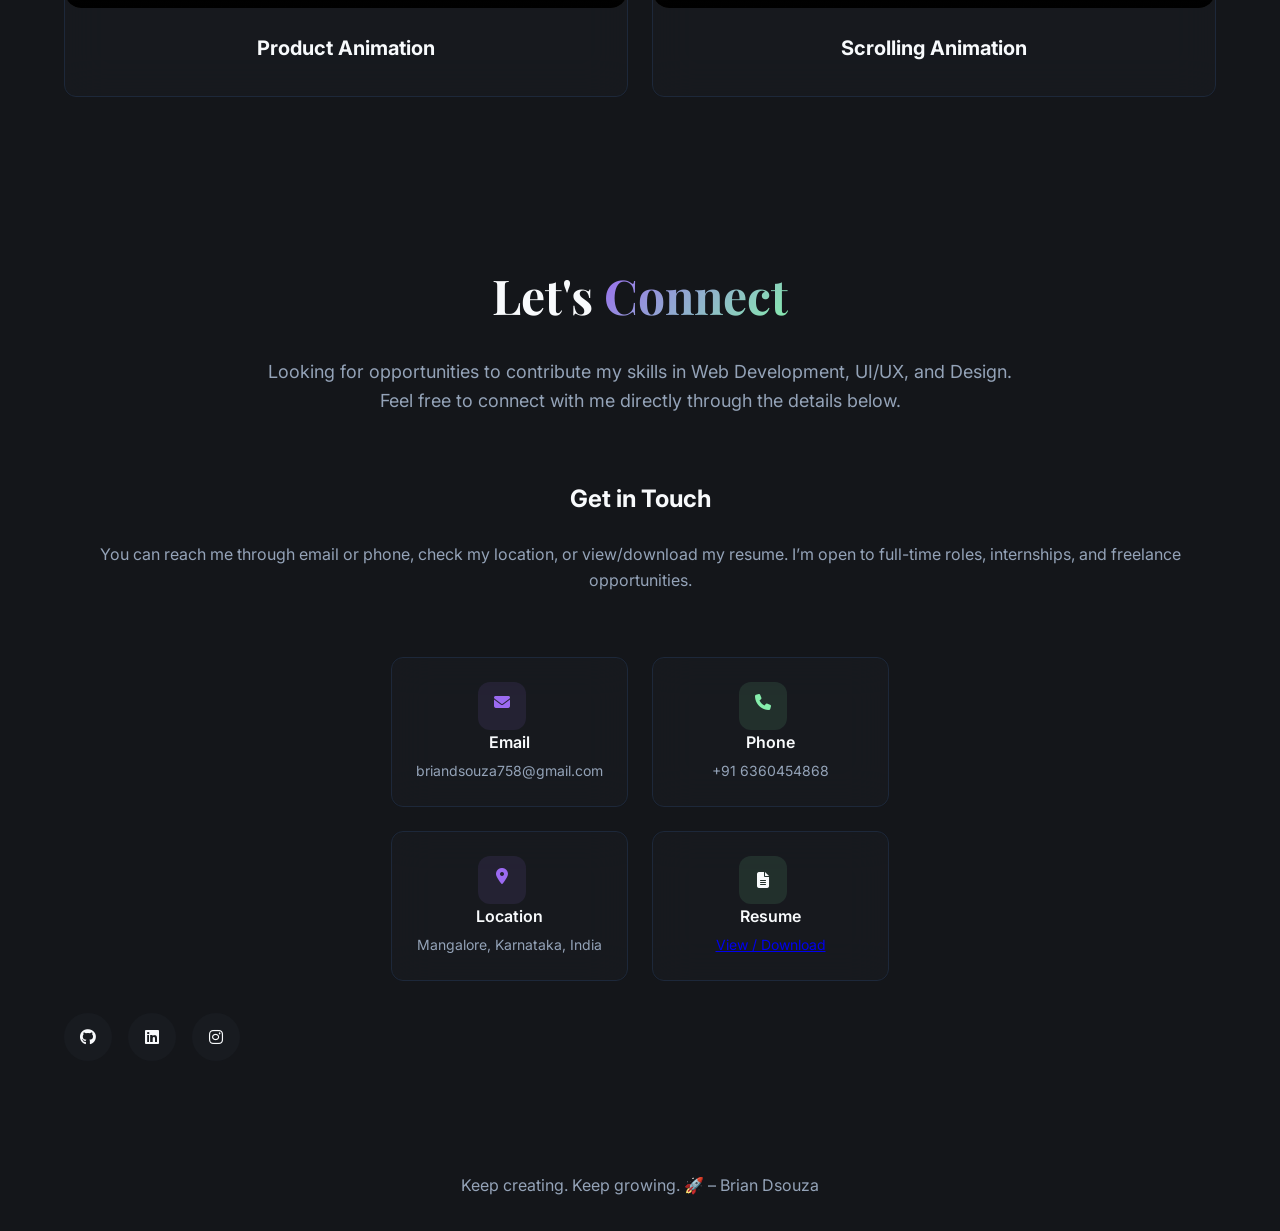
==== commit eb462be8: "Updated styles and content" ====
--- a/index.html
+++ b/index.html
@@ -378,8 +378,34 @@
                             </div>
                         </div>
                     </div>
-        
-                    <!-- Design Sample 6 -->
+                            <!-- Design Sample 6 -->
+                    <div class="portfolio-item">
+                        <div class="portfolio-card glass-card hover-lift">
+                            <div class="portfolio-image">
+                                <img src="pp1.png" alt="Sample Design 5" class="portfolio-img">
+                            </div>
+                            <div class="portfolio-content">
+                                <h3 class="portfolio-title">Golden Ember</h3>
+                                <p class="portfolio-description">
+                                    A vibrant social media poster showcasing the luxurious “Golden Ember” perfume with a touch of elegance and allure.
+                                </p>
+                            </div>
+                        </div>
+                    </div>                    <!-- Design Sample 7 -->
+                    <div class="portfolio-item">
+                        <div class="portfolio-card glass-card hover-lift">
+                            <div class="portfolio-image">
+                                <img src="carwash.jpg" alt="Sample Design 5" class="portfolio-img">
+                            </div>
+                            <div class="portfolio-content">
+                                <h3 class="portfolio-title">CarWash</h3>
+                                <p class="portfolio-description">
+                                    An eye-catching car wash poster for social media, highlighting cleaning, scratch removal, and interior care.
+                                </p>
+                            </div>
+                        </div>
+                    </div>
+                    <!-- Design Sample 8 -->
                     <div class="portfolio-item">
                         <div class="portfolio-card glass-card hover-lift">
                             <div class="portfolio-image">
@@ -394,6 +420,8 @@
                         </div>
                     </div>
                 </div>
+
+                
         
 
             </div>
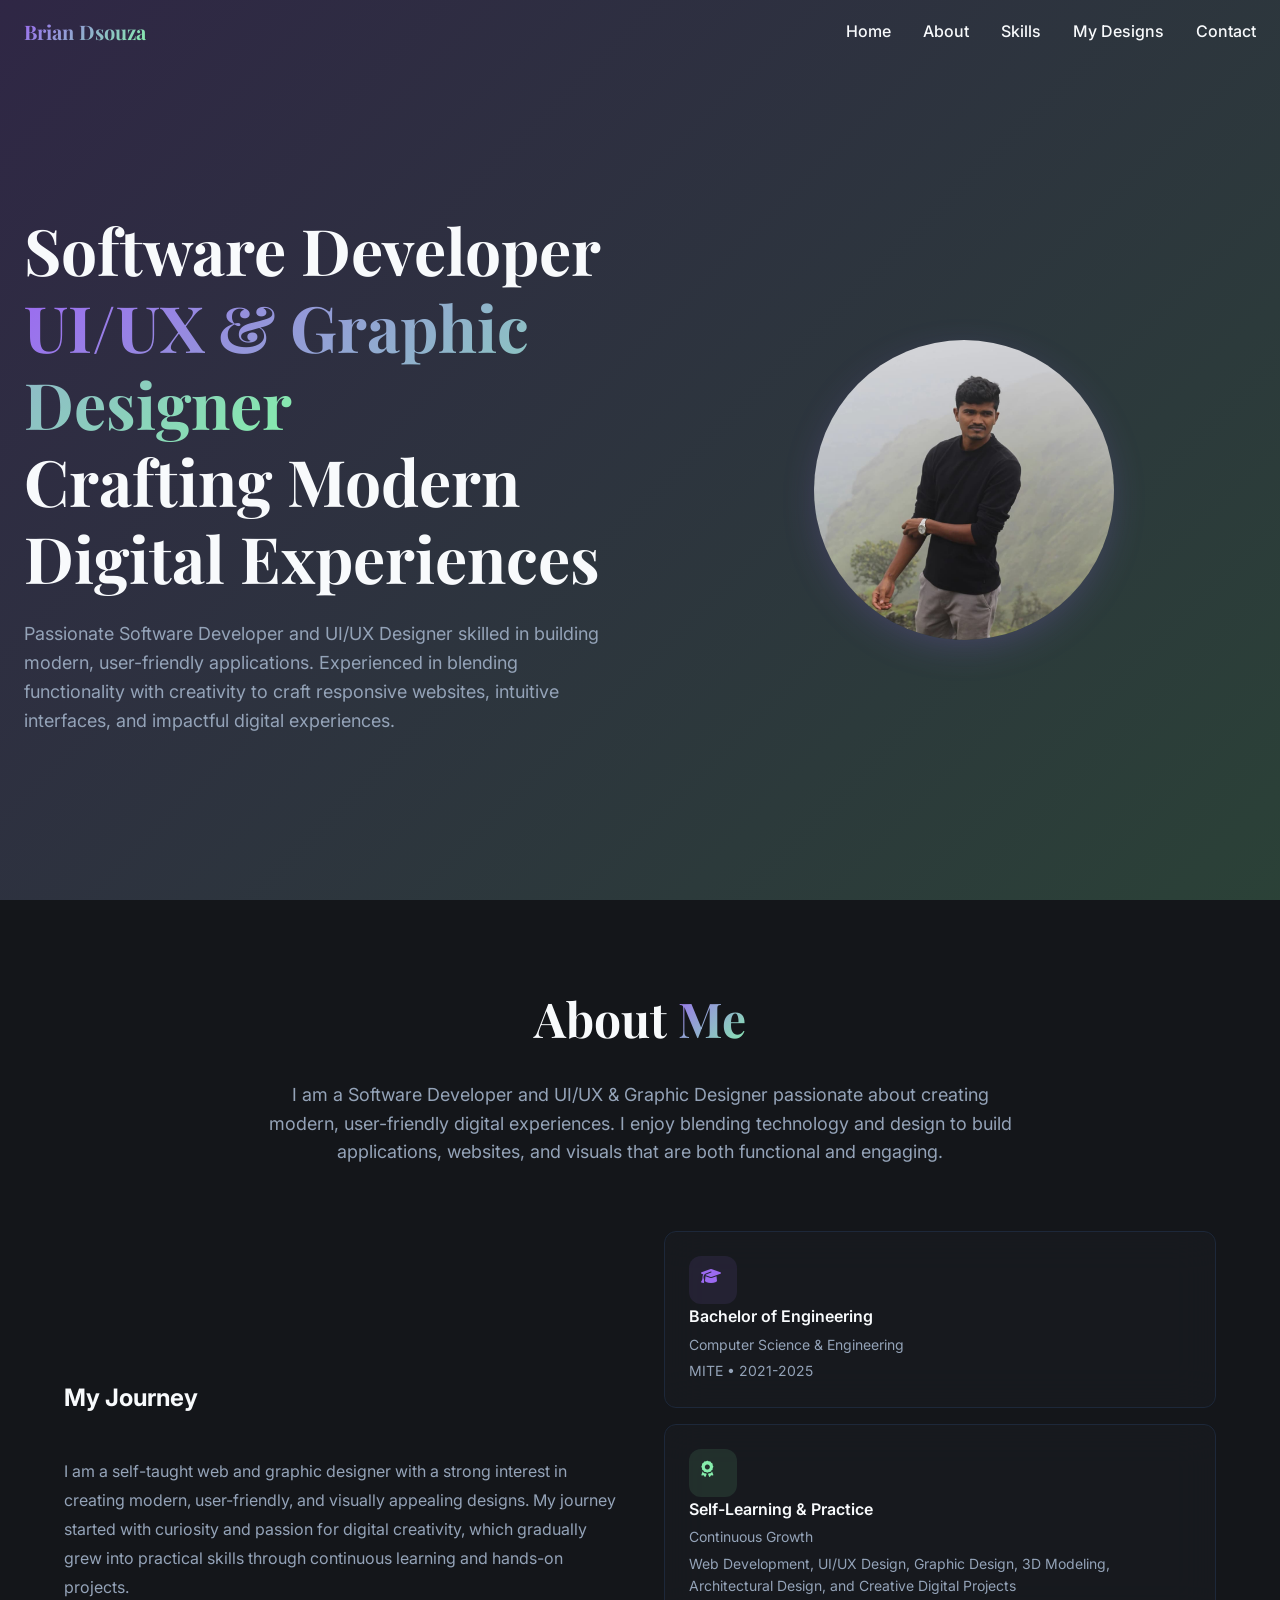
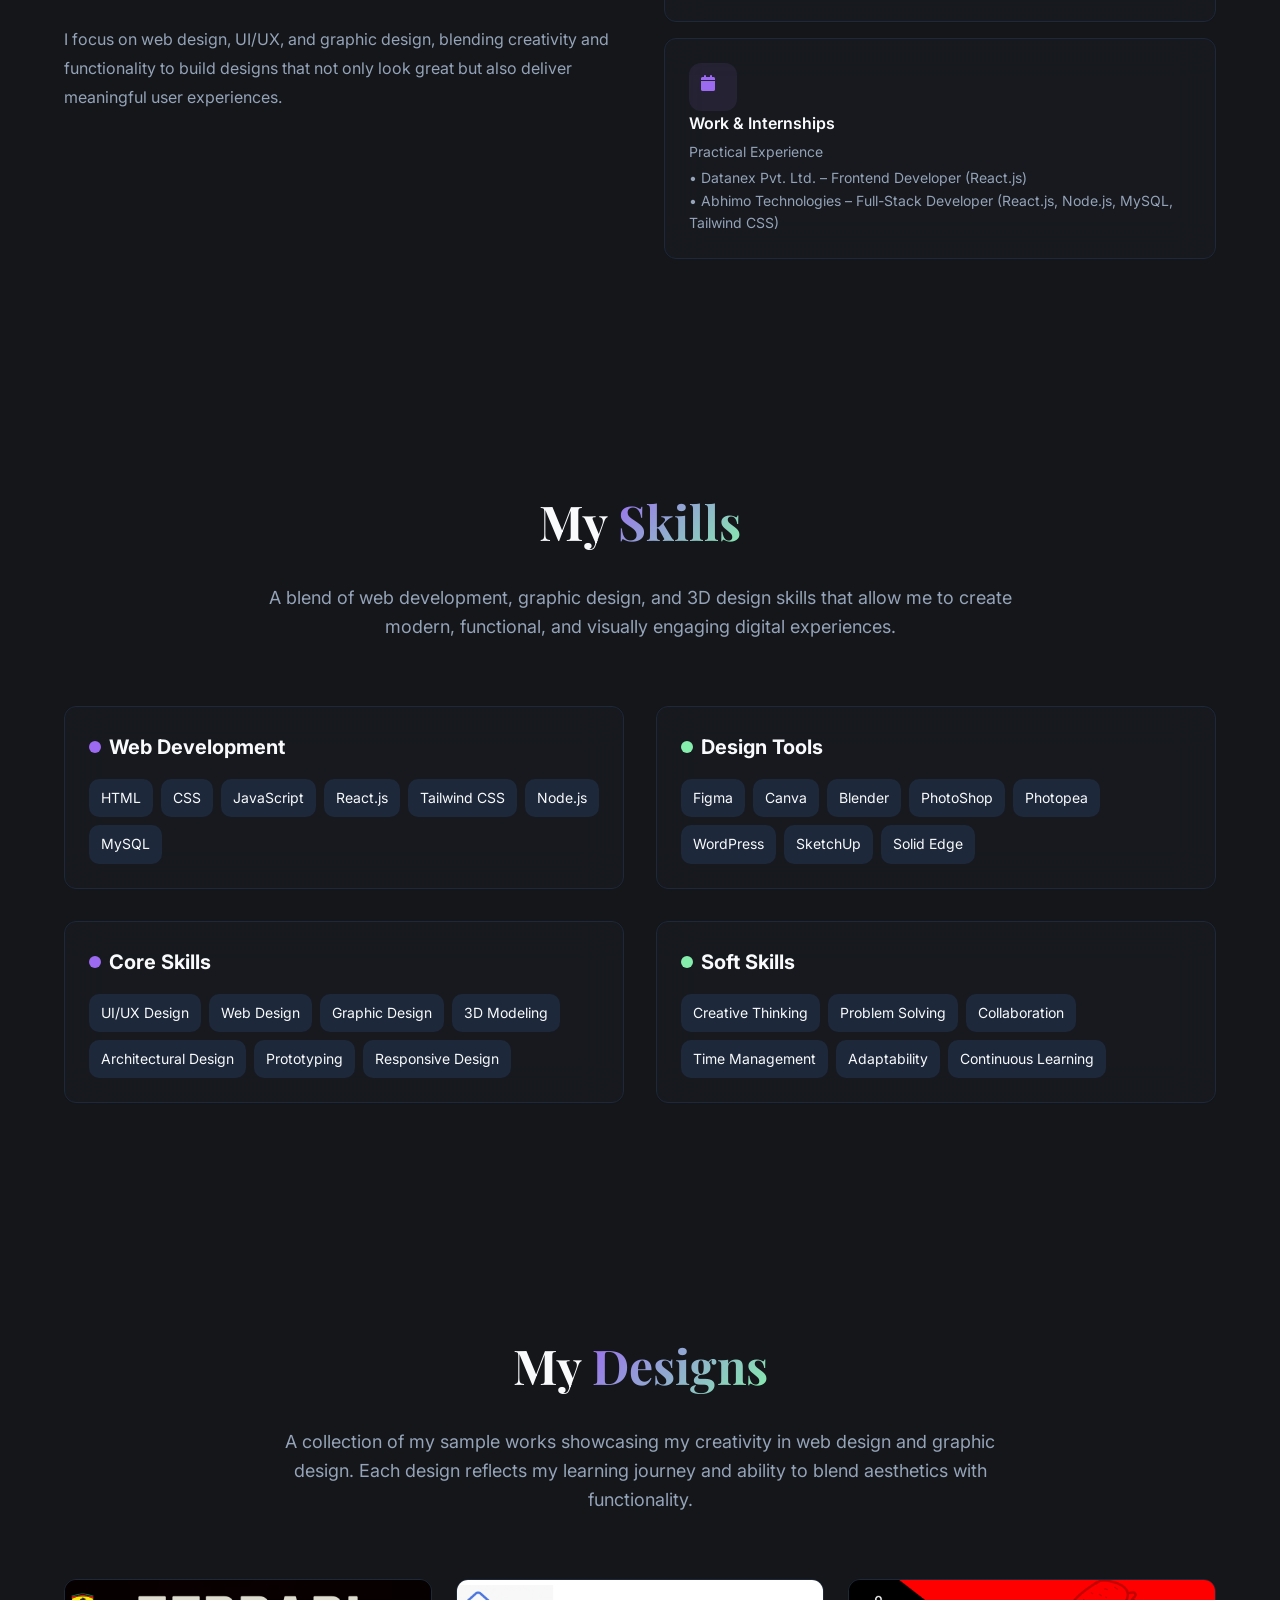
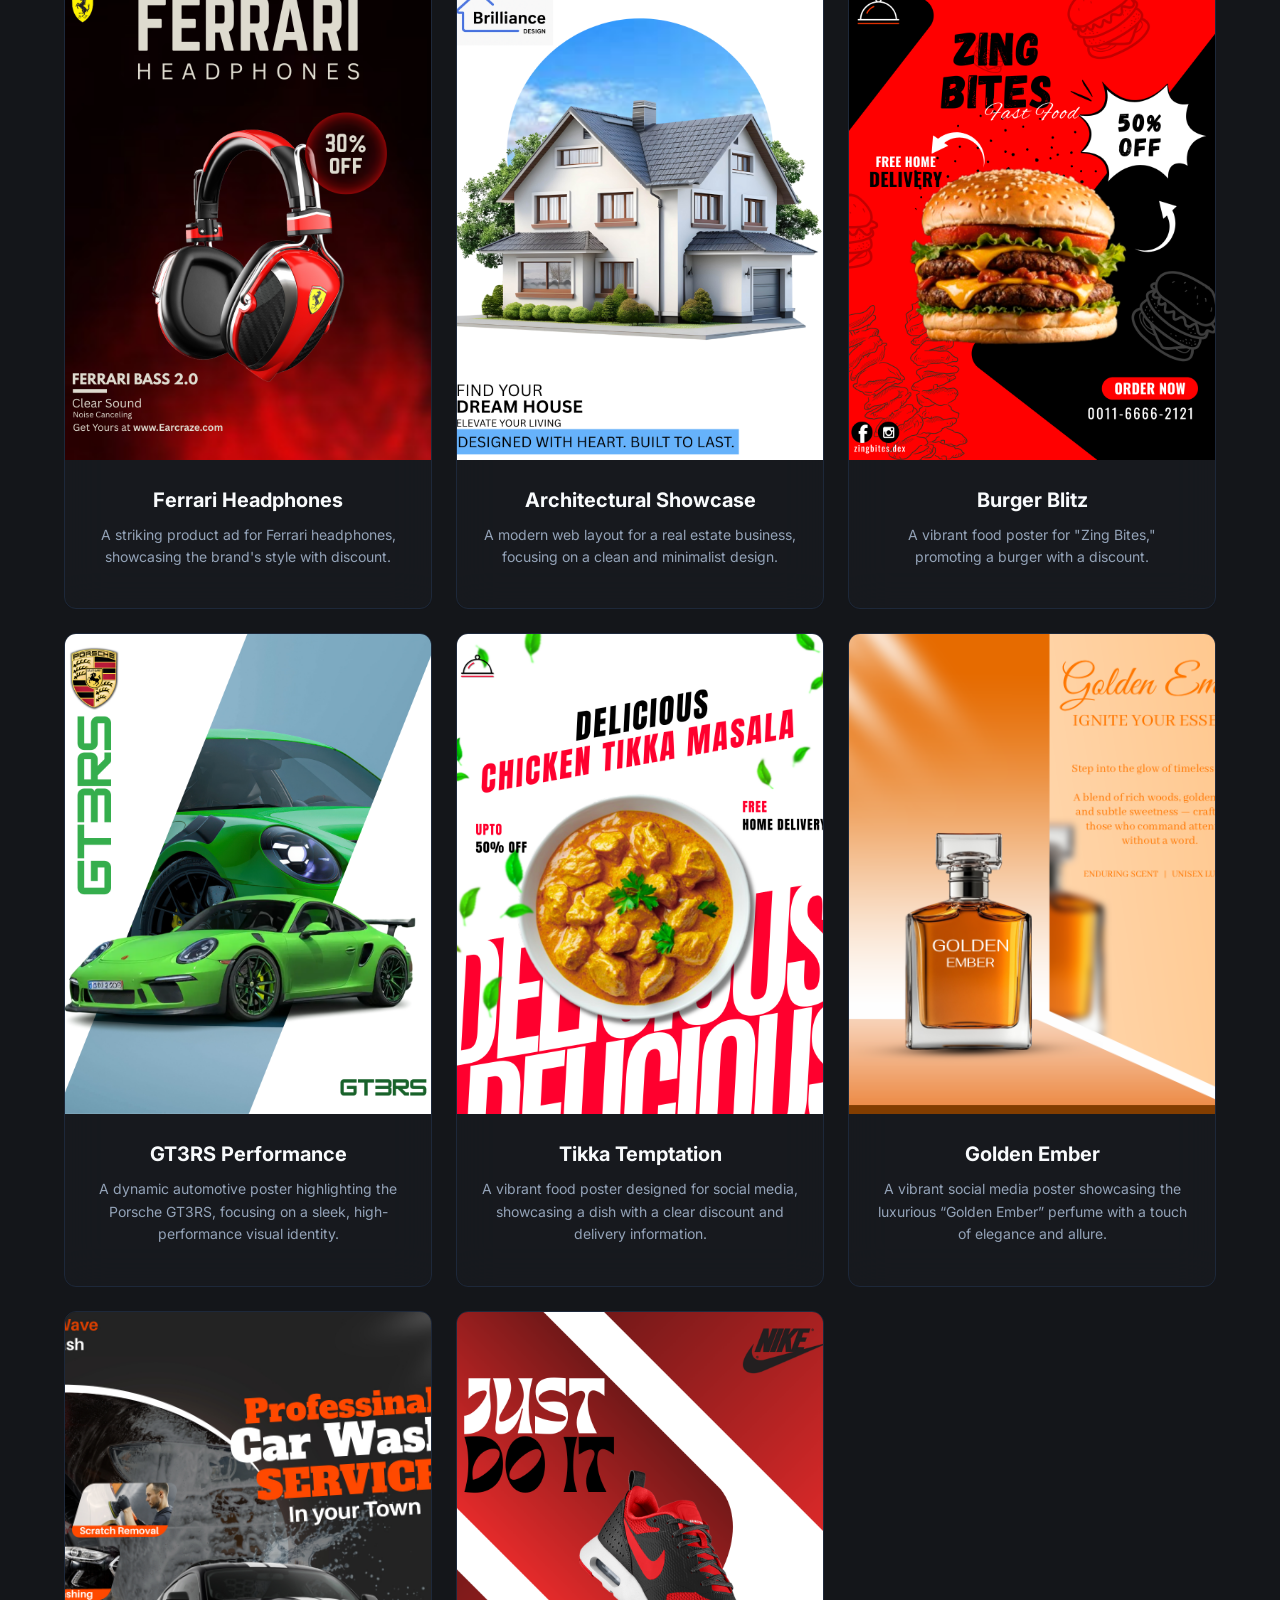
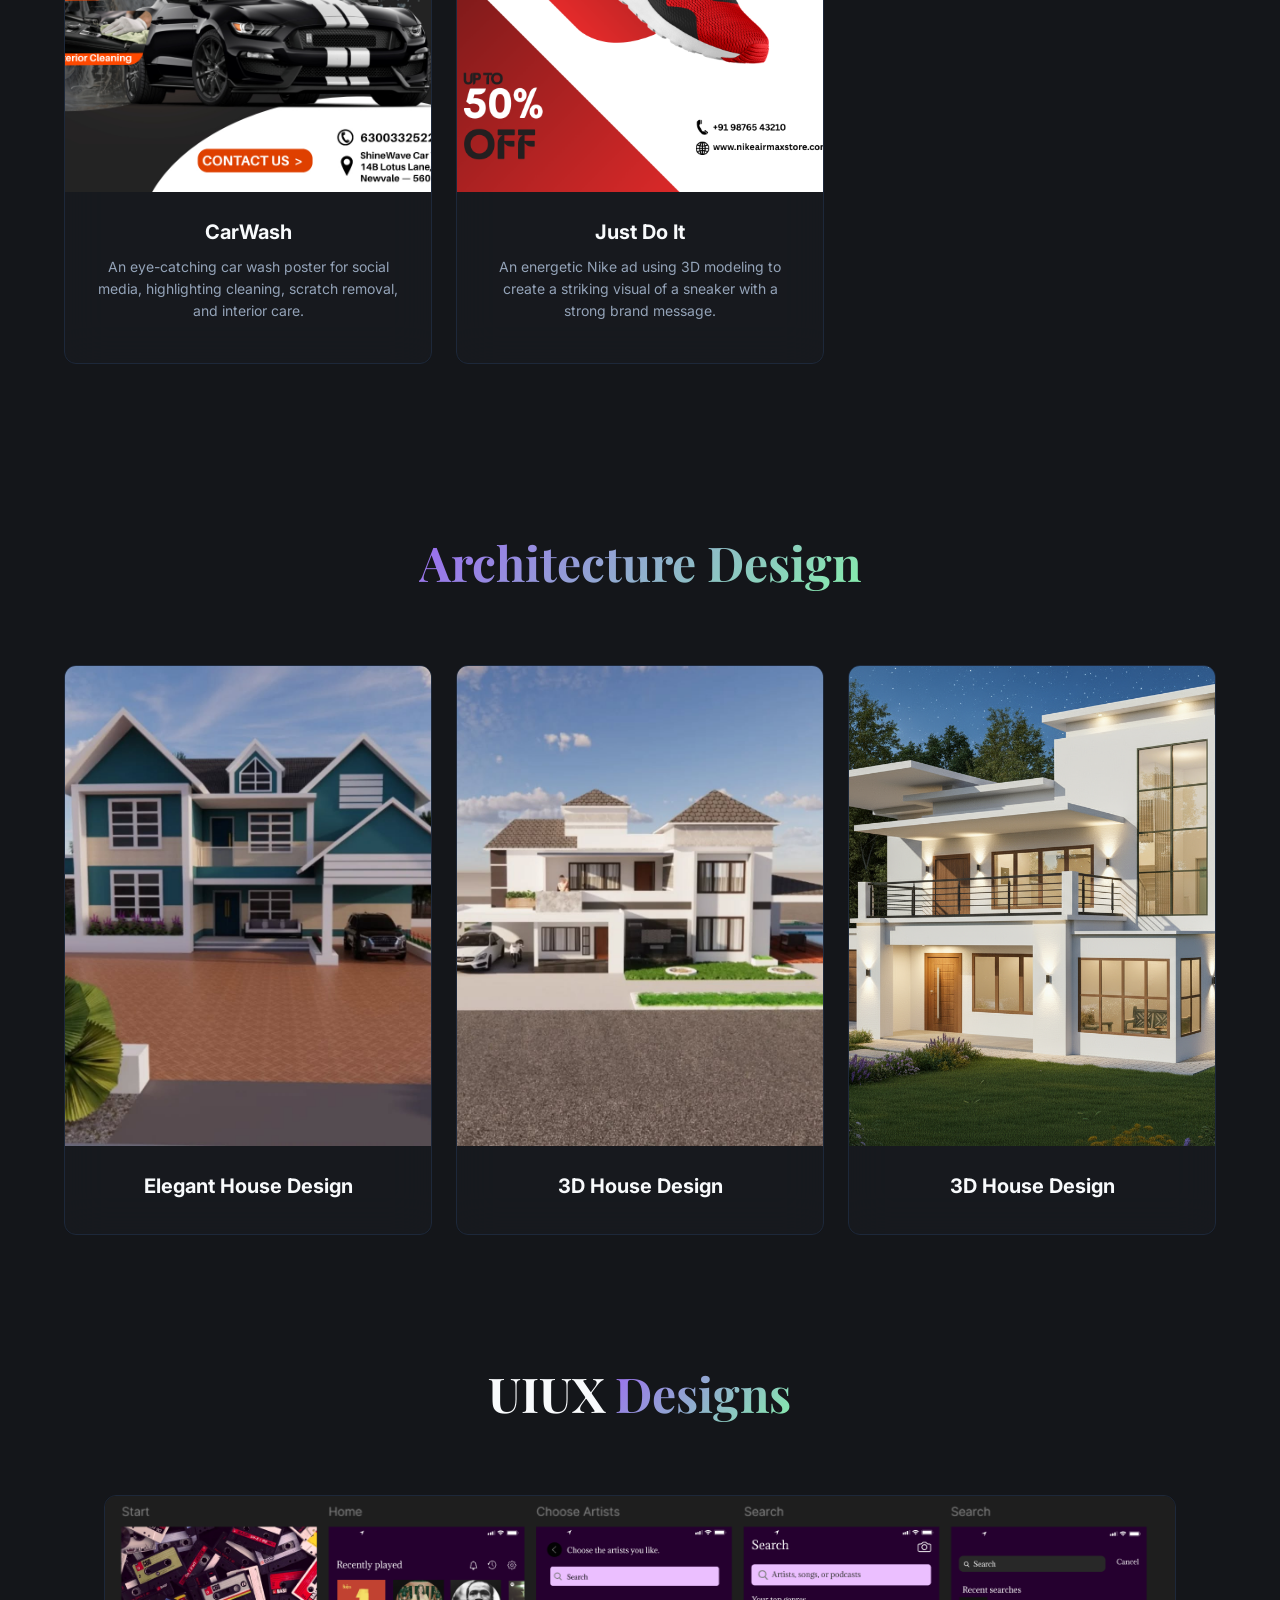
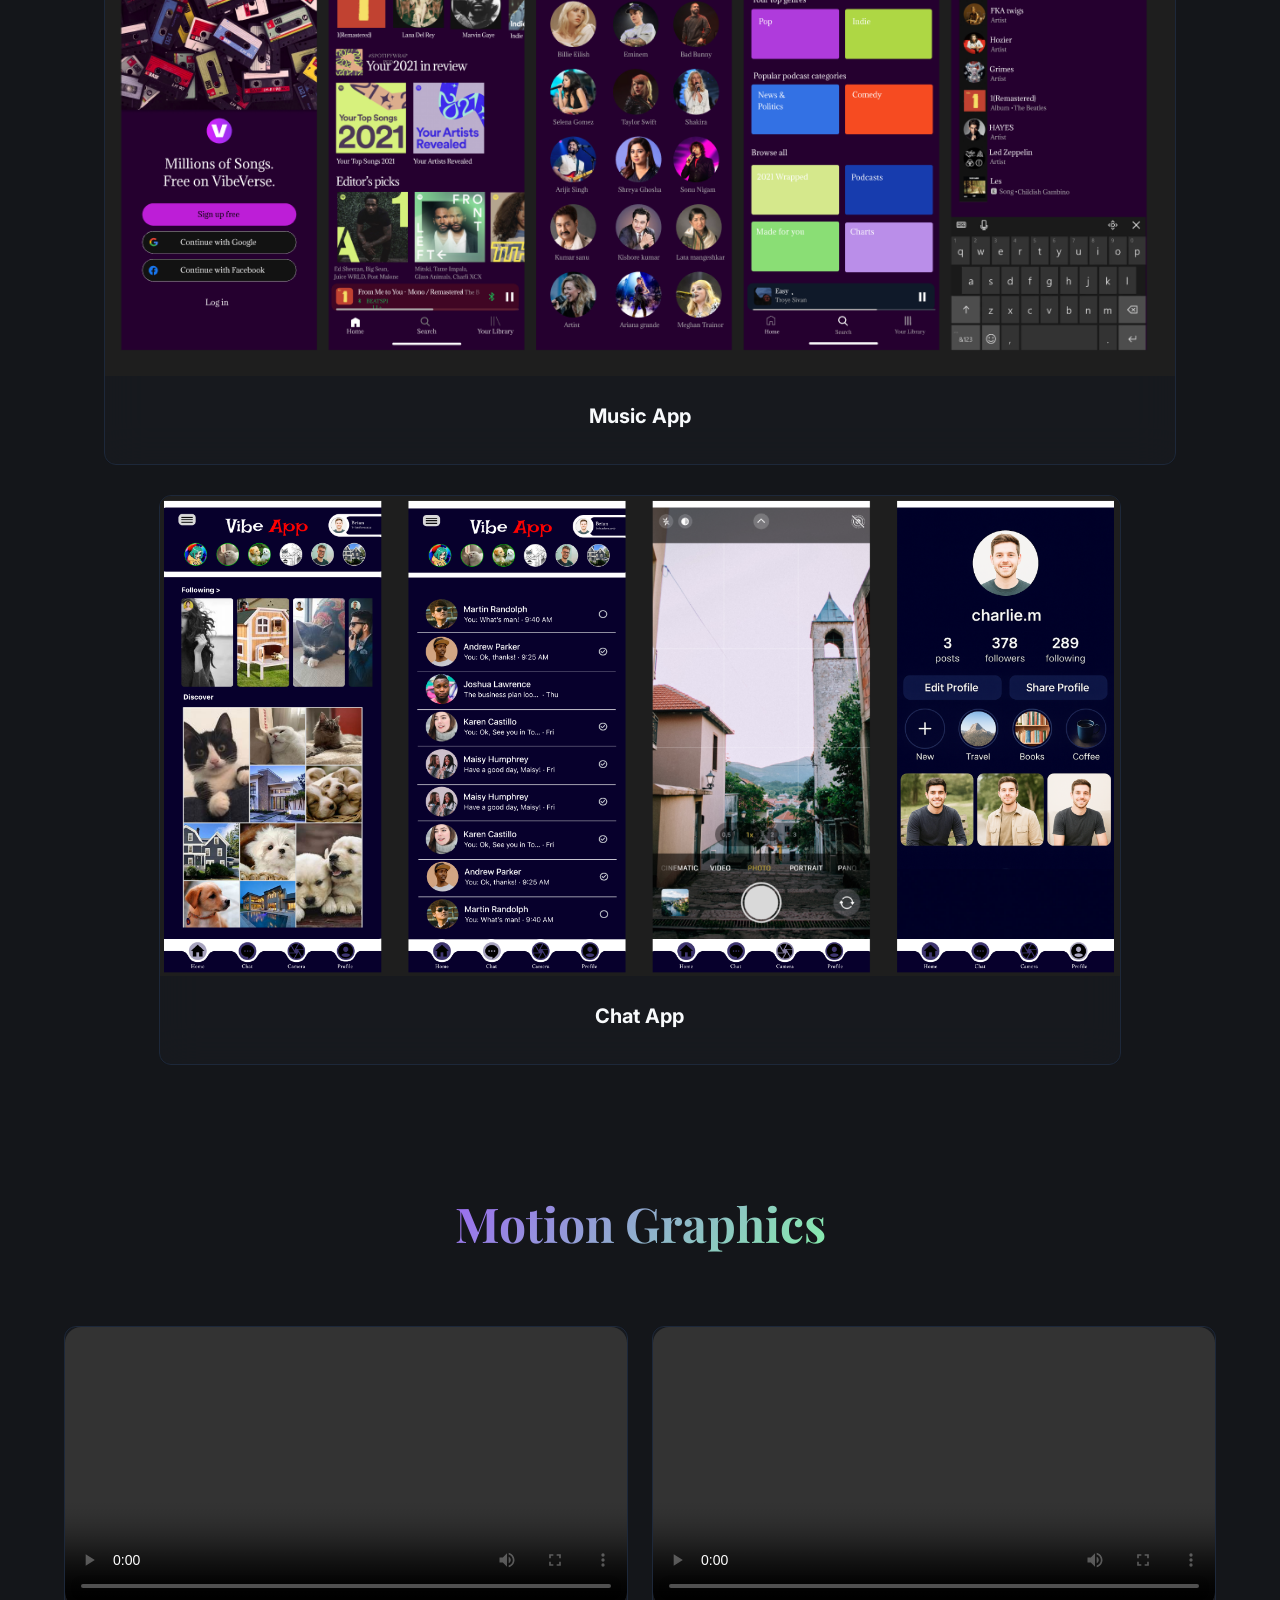
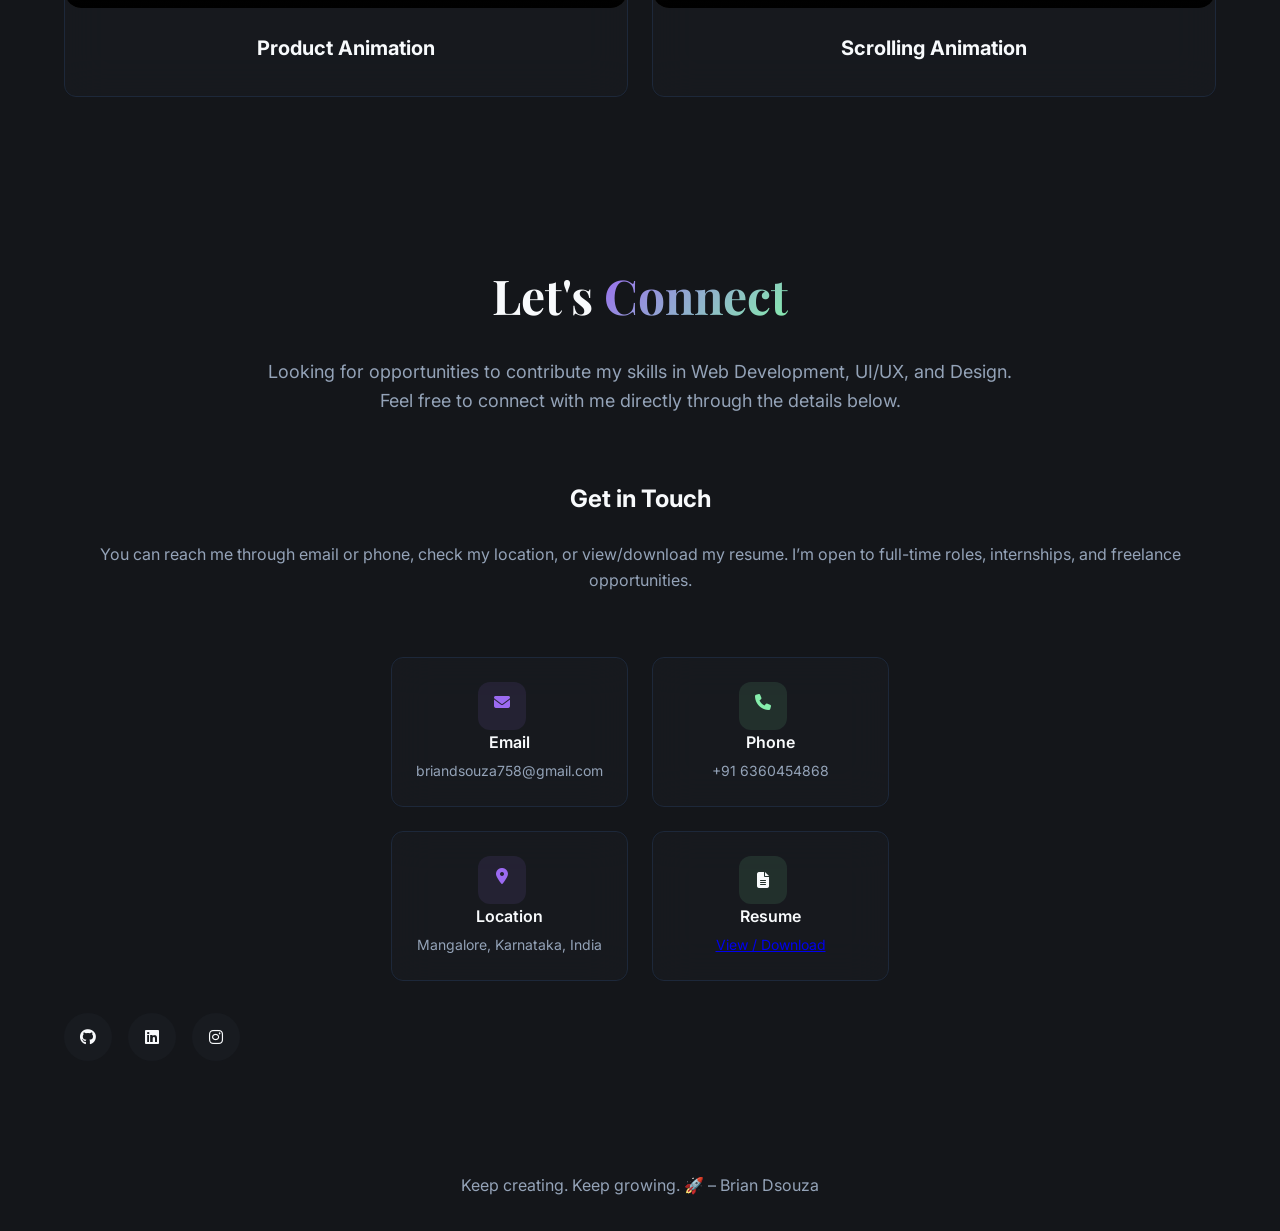
==== commit c0ceb57b: "Updated styles and content" ====
--- a/index.html
+++ b/index.html
@@ -558,7 +558,7 @@
             <div class="container">
                 <div class="section-header">
                     <h2 class="section-title">
-                        <span class="text-gradient">Animation Video</span>
+                        <span class="text-gradient">Motion Graphics</span>
                     </h2>
                 </div>
                 
@@ -677,7 +677,7 @@
               <div class="card-text">
                 <p class="card-title">Resume</p>
                 <p class="card-detail">
-                  <a href="https://drive.google.com/file/d/1wc9Yd1m1cfNNi0GwKDwjxW5tOOYt0bJc/view?usp=sharing" target="_blank" class="resume-link">
+                  <a href="https://drive.google.com/file/d/1C5m95Z0Cbz1T503u4CxgJr6KrWSHS74n/view?usp=sharing" target="_blank" class="resume-link">
                     View / Download
                   </a>
                 </p>
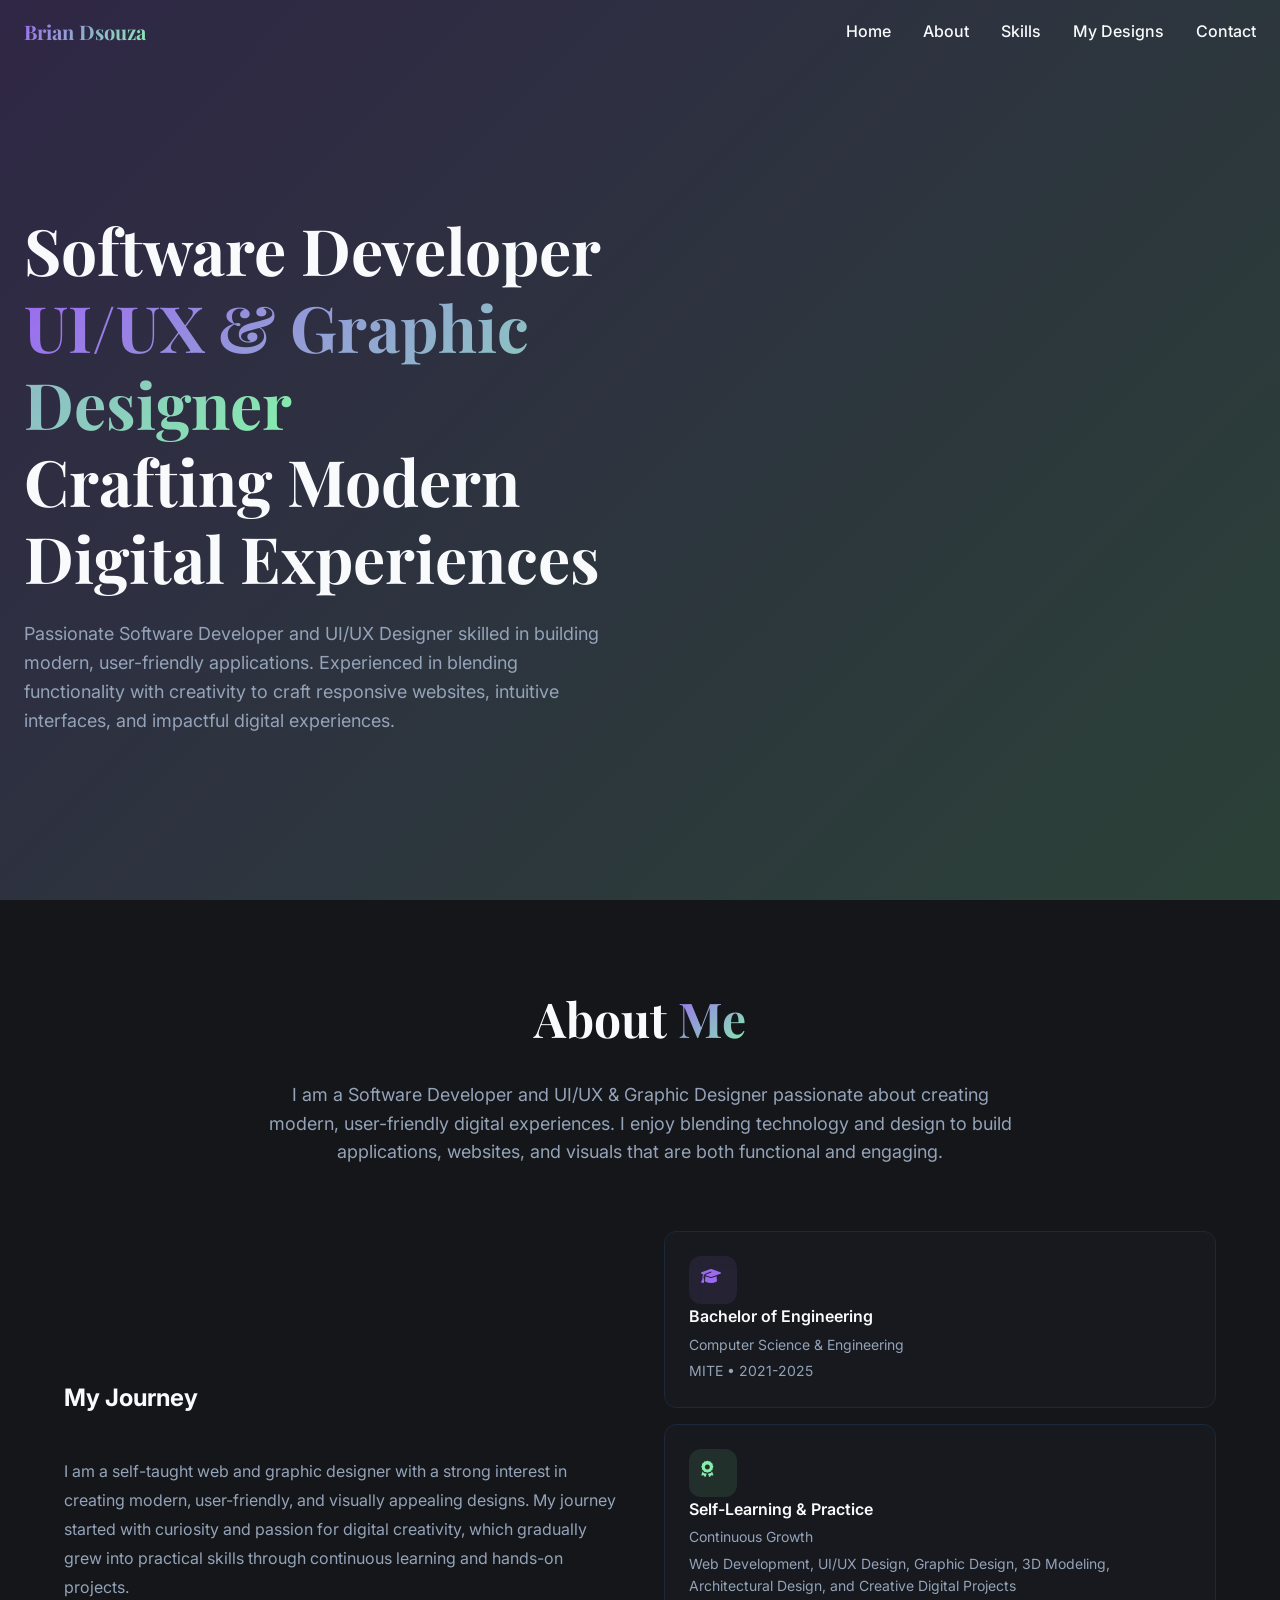
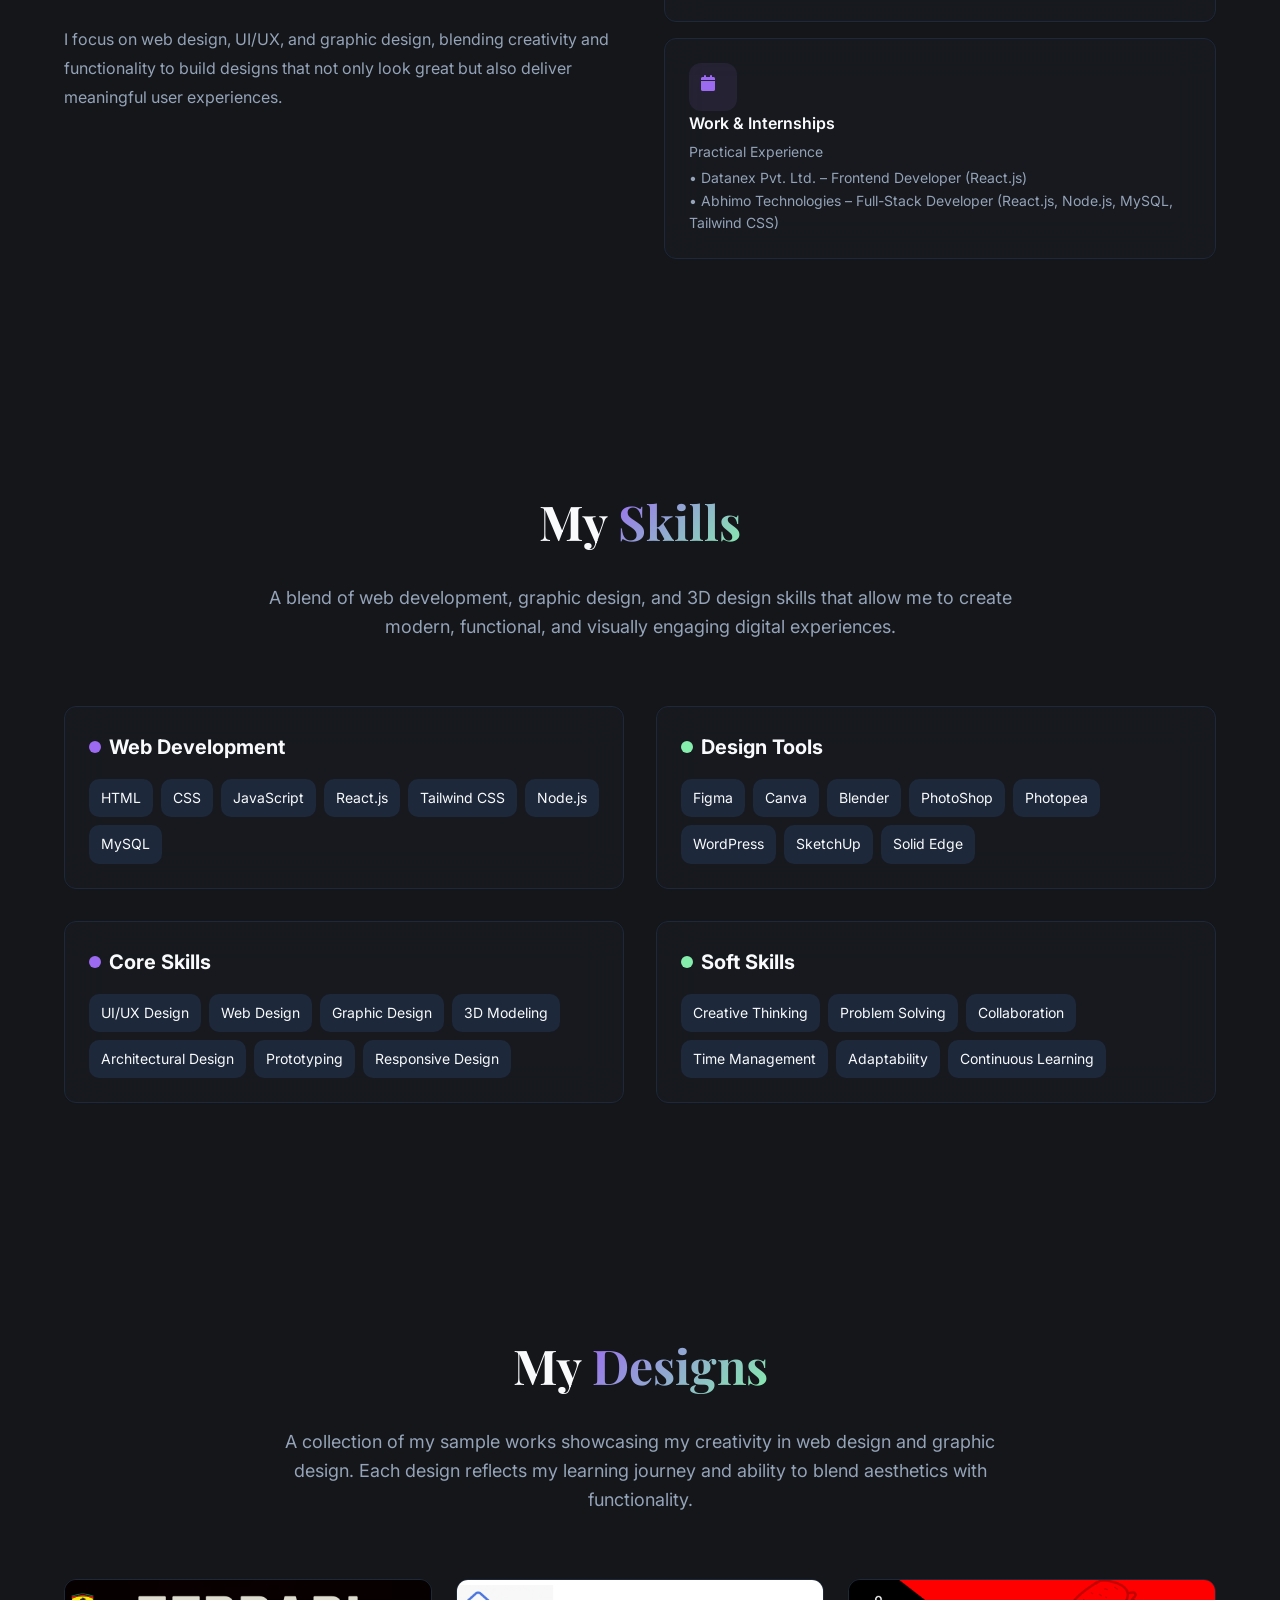
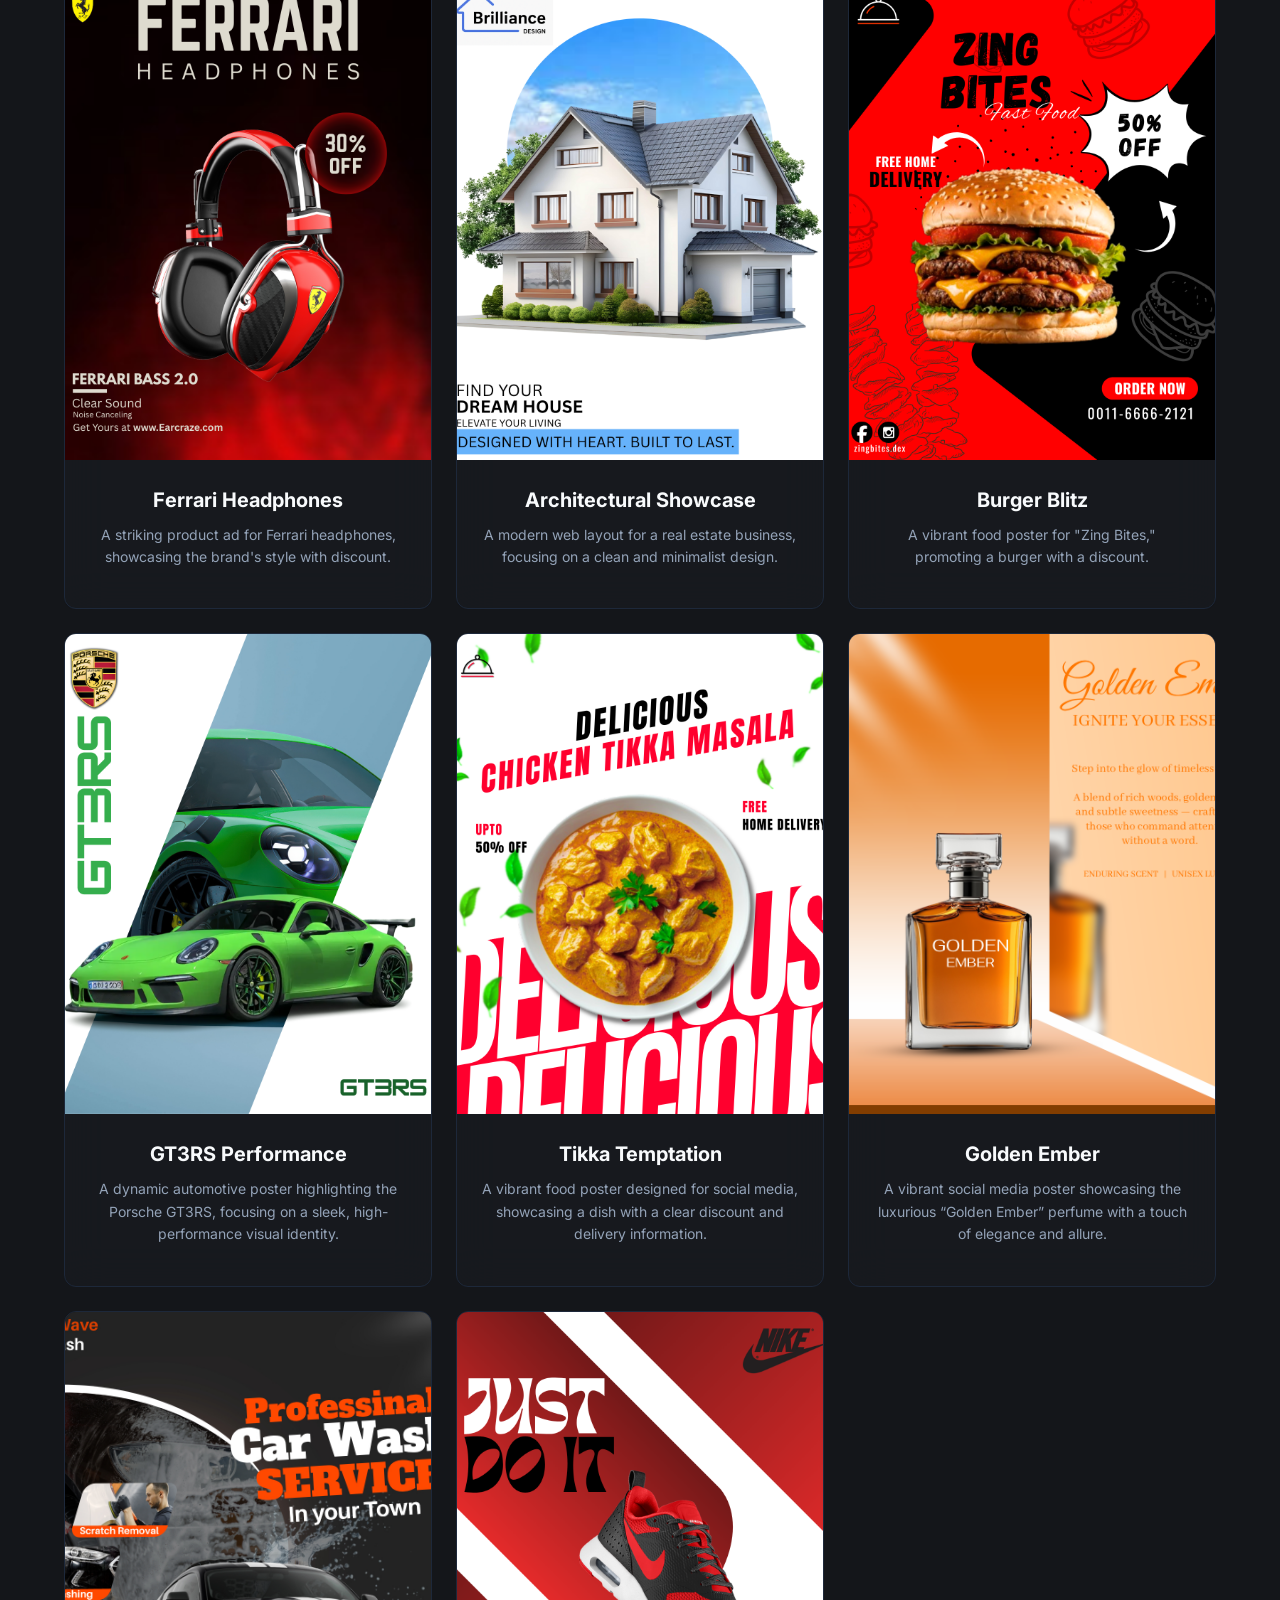
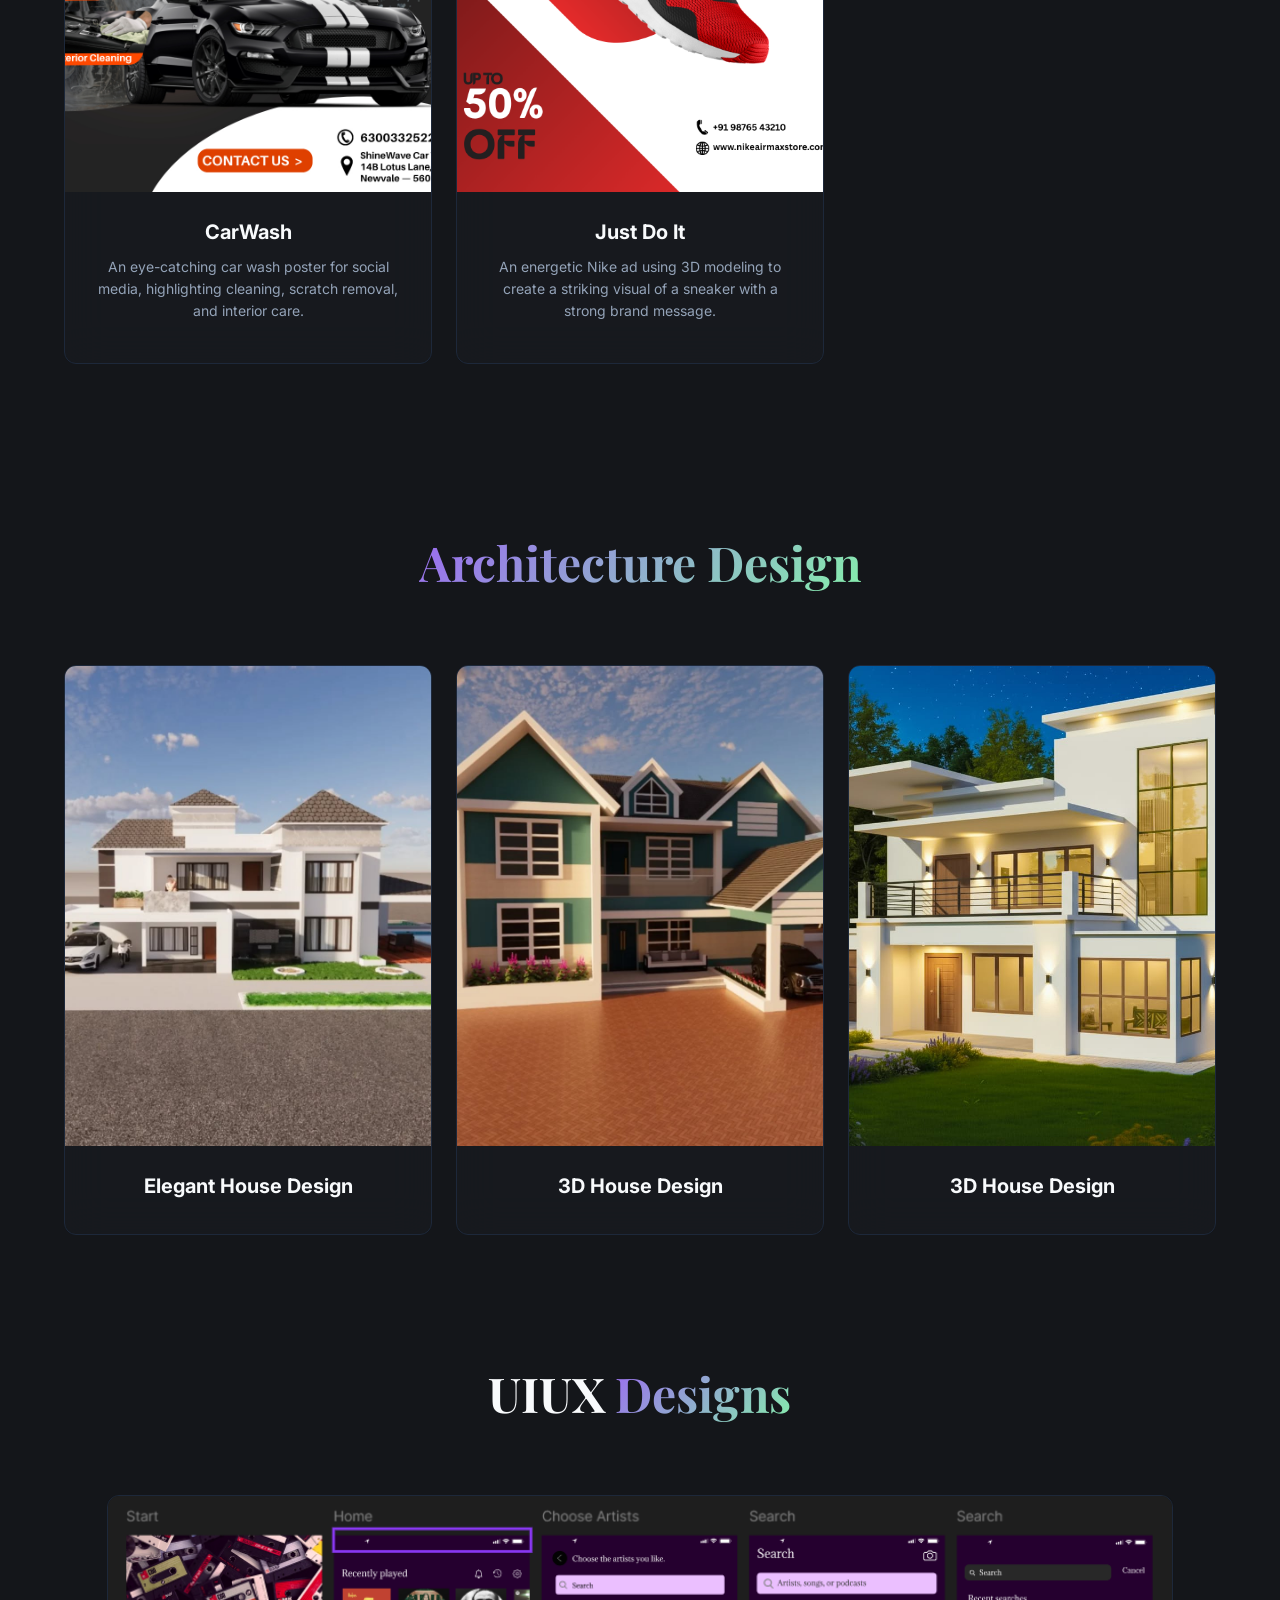
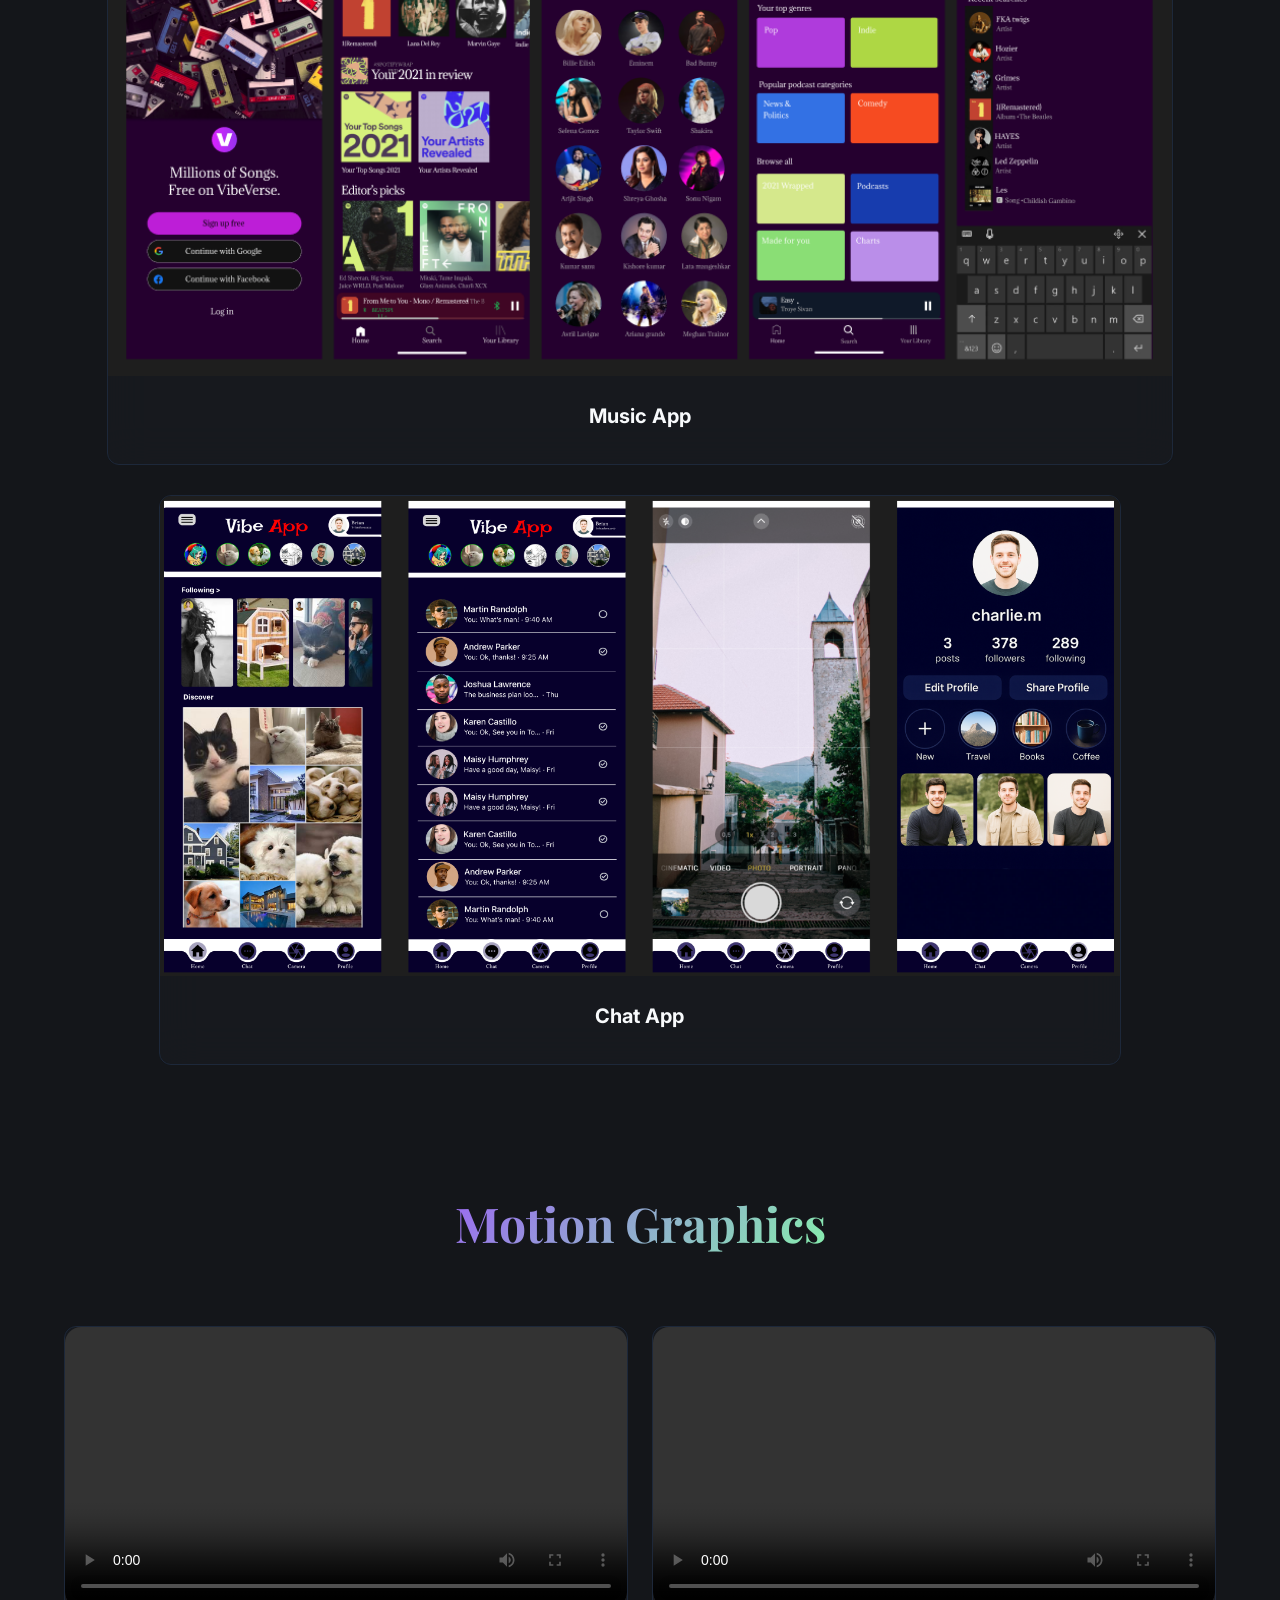
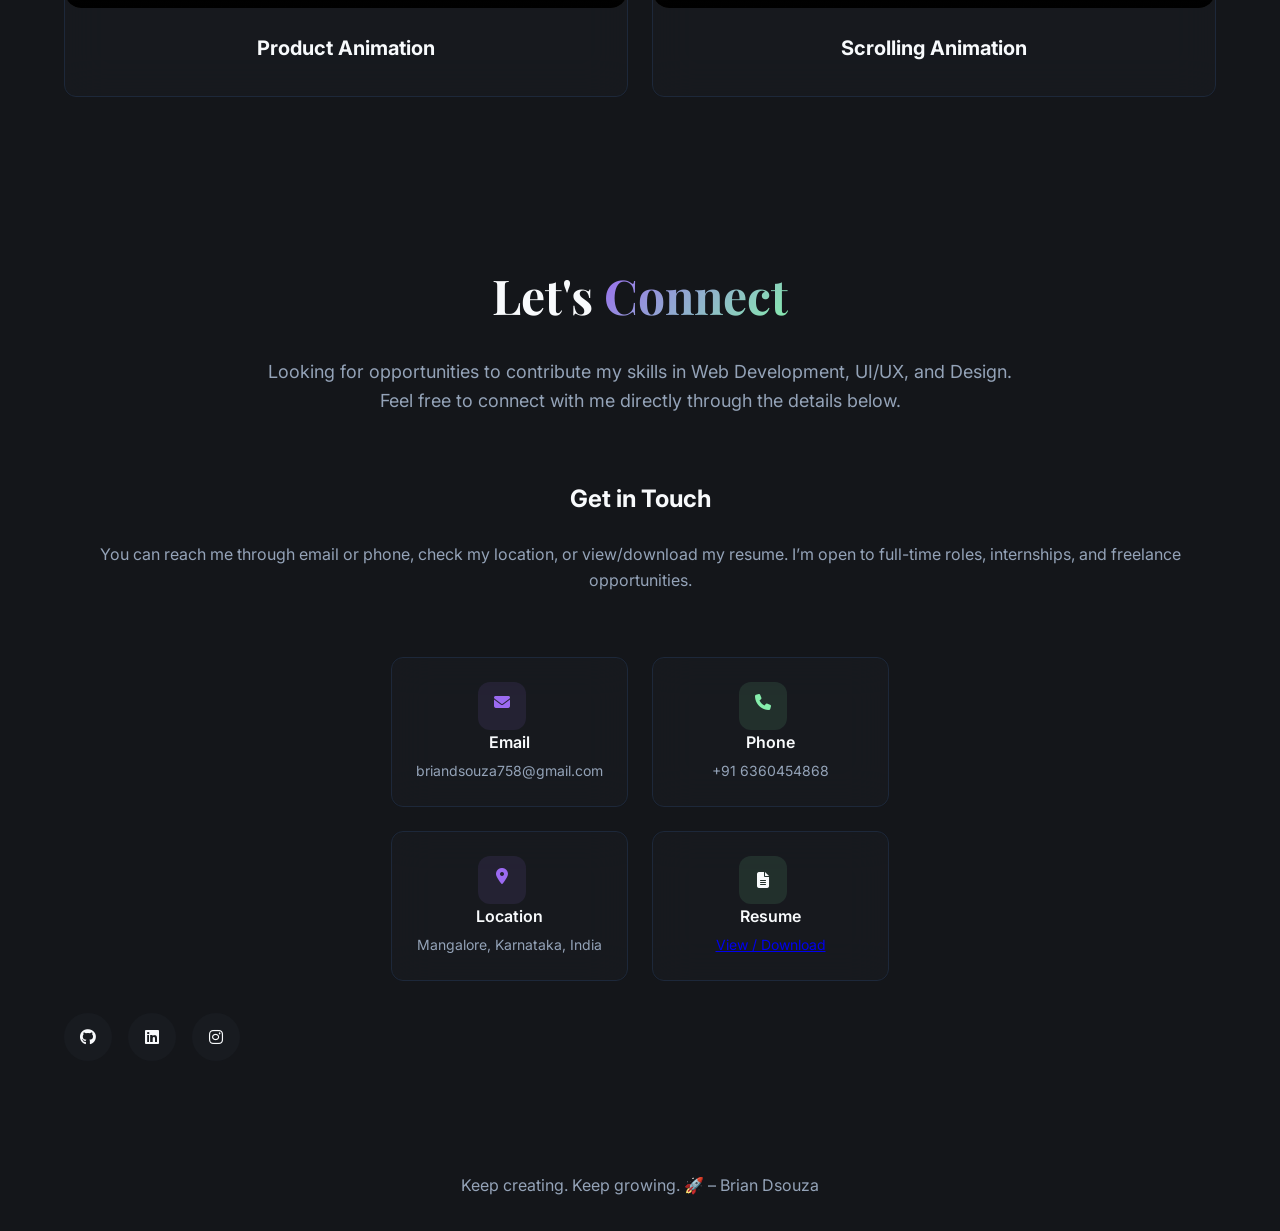
==== commit 89abc3c1: "Updated styles and content" ====
--- a/index.html
+++ b/index.html
@@ -104,11 +104,11 @@
 
                         
                     </div>
-                    <div class="hero-image">
+                    <!-- <div class="hero-image">
                         <div class="hero-image-container animate-float">
                             <img src="profile1.png" alt="Brian DSouza - Graphic Designer" class="hero-img">
                         </div>
-                    </div>
+                    </div> -->
                 </div>
             </div>
         </section>
@@ -382,7 +382,7 @@
                     <div class="portfolio-item">
                         <div class="portfolio-card glass-card hover-lift">
                             <div class="portfolio-image">
-                                <img src="pp1.png" alt="Sample Design 5" class="portfolio-img">
+                                <img src="perfume.png" alt="Sample Design 5" class="portfolio-img">
                             </div>
                             <div class="portfolio-content">
                                 <h3 class="portfolio-title">Golden Ember</h3>
@@ -450,7 +450,7 @@
                     <div class="portfolio-item">
                         <div class="portfolio-card glass-card hover-lift">
                             <div class="portfolio-image">
-                                <img src="home17.jpg" alt="Sample Design 1" class="portfolio-img">
+                                <img src="home17.jpeg" alt="Sample Design 1" class="portfolio-img">
                             </div>
                             <div class="portfolio-content">
                                 <h3 class="portfolio-title">Elegant House Design</h3>
@@ -467,7 +467,7 @@
                     <div class="portfolio-item">
                         <div class="portfolio-card glass-card hover-lift">
                             <div class="portfolio-image">
-                                <img src="home19.jpg" alt="Sample Design 2" class="portfolio-img">
+                                <img src="home19.jpeg" alt="Sample Design 2" class="portfolio-img">
                             </div>
                             <div class="portfolio-content">
                                 <h3 class="portfolio-title">3D House Design</h3>
@@ -479,7 +479,7 @@
                     <div class="portfolio-item">
                         <div class="portfolio-card glass-card hover-lift">
                             <div class="portfolio-image">
-                                <img src="home3.png" alt="Sample Design 2" class="portfolio-img">
+                                <img src="newhome.jpeg" alt="Sample Design 2" class="portfolio-img">
                             </div>
                             <div class="portfolio-content">
                                 <h3 class="portfolio-title">3D House Design</h3>
